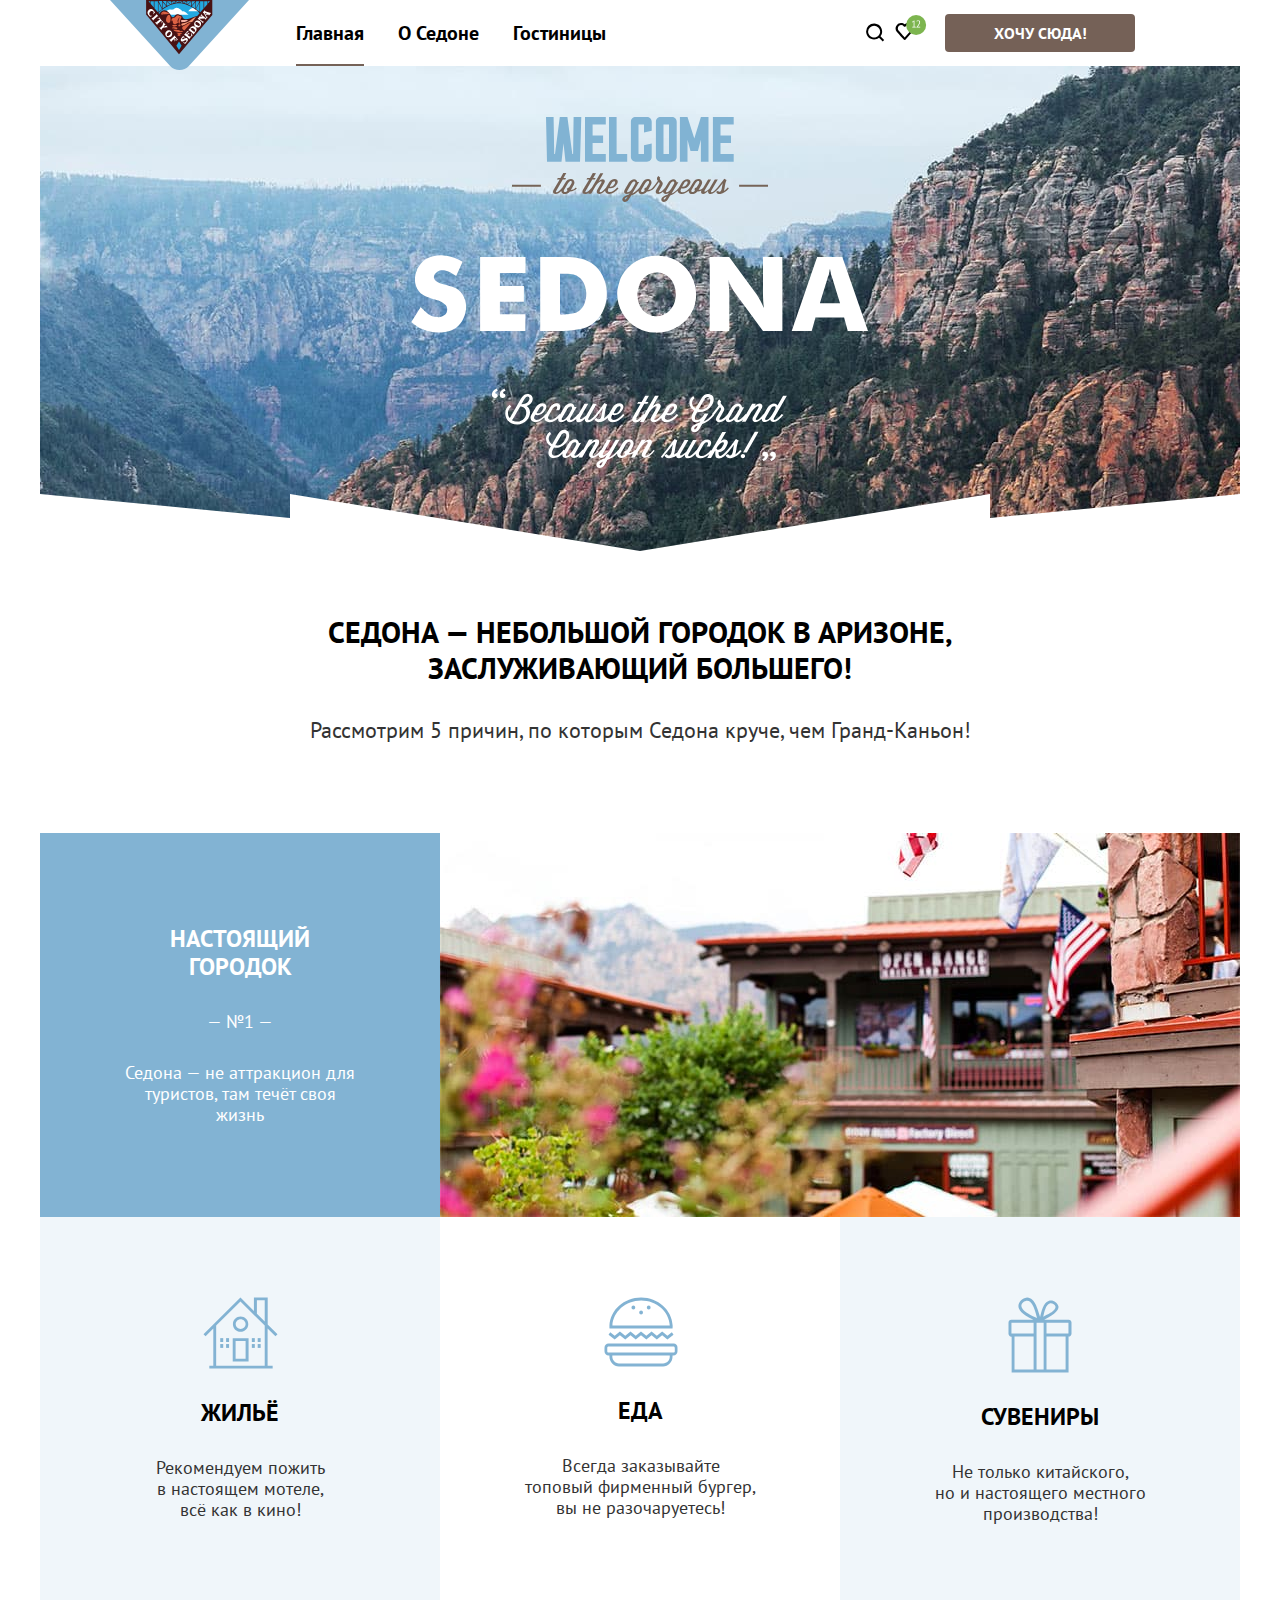
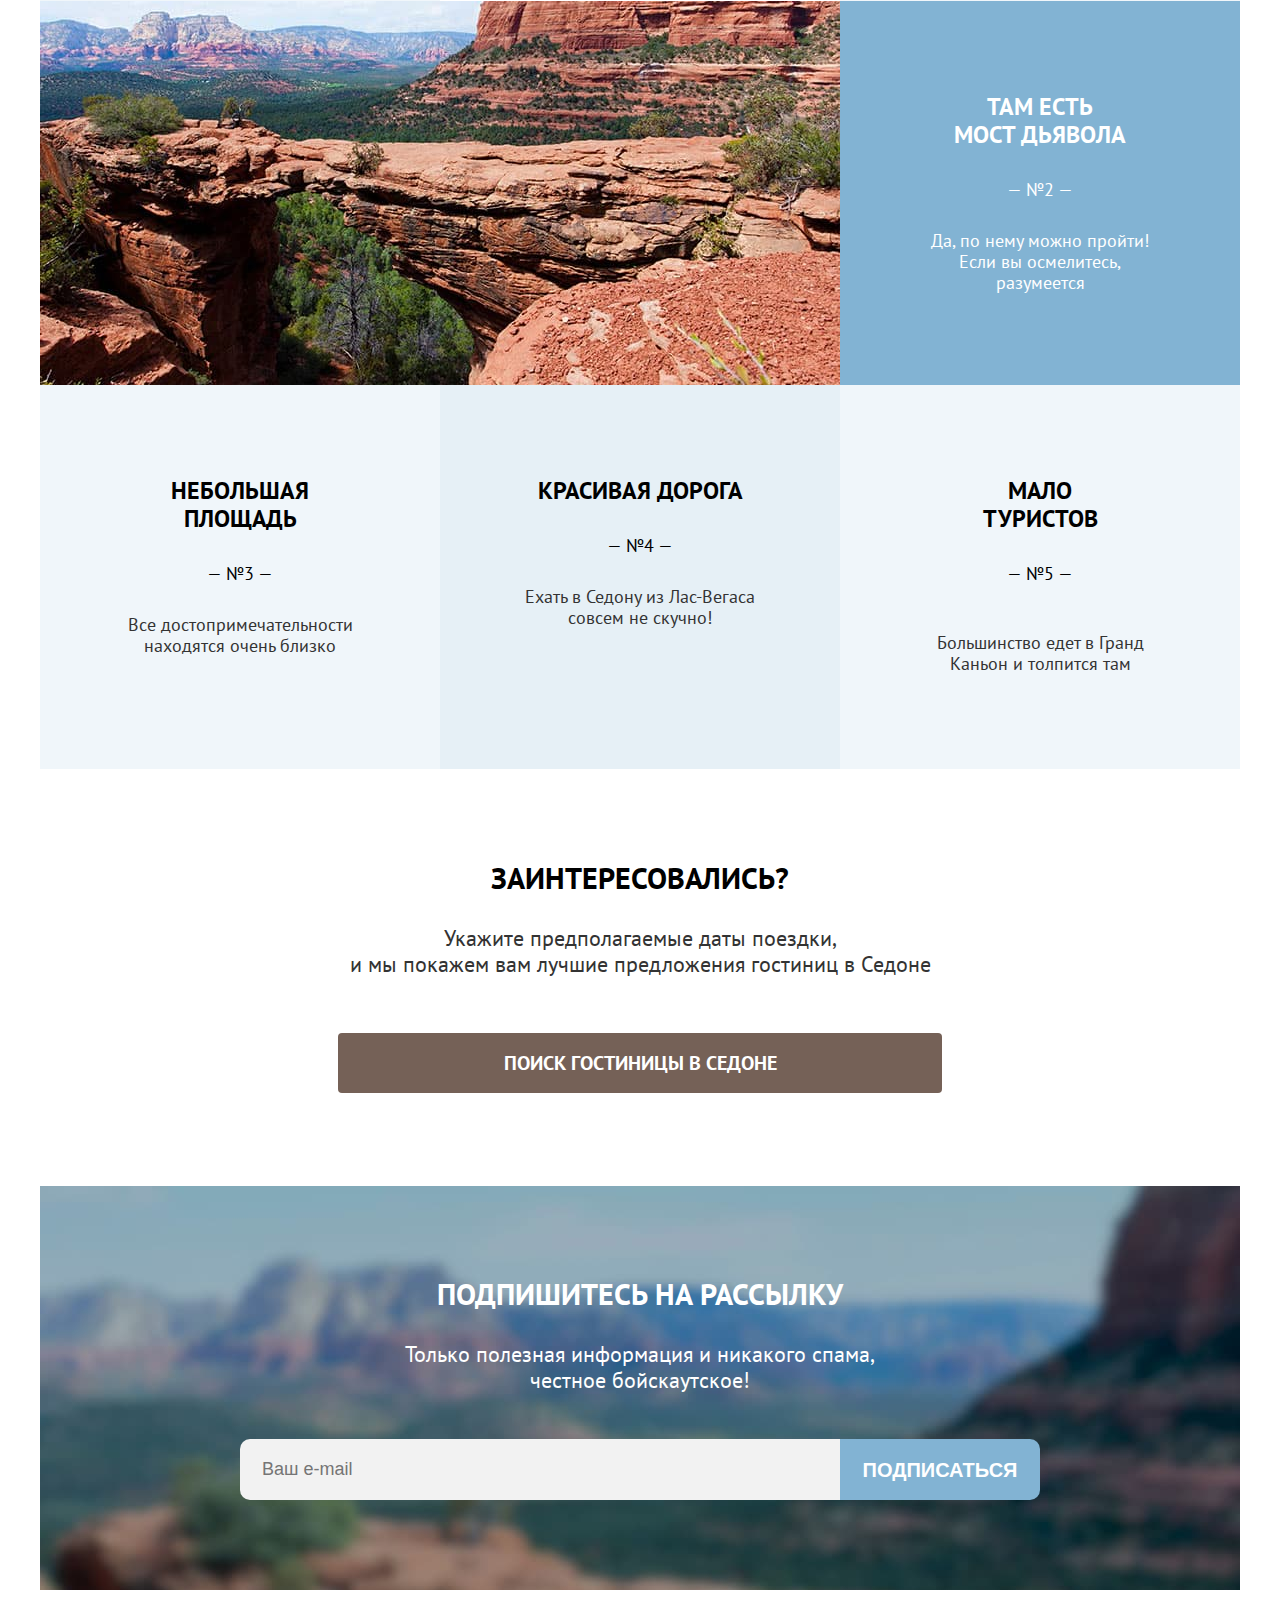
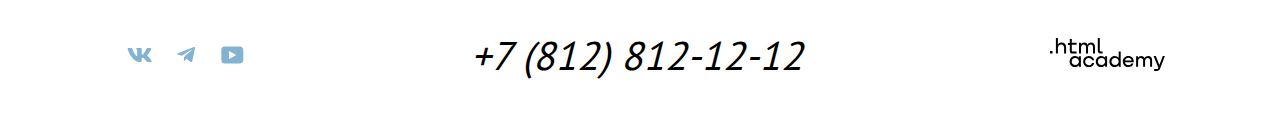
==== index.html @ a67f196a "Merge pull request #11 from sonyaynoparts/master" ====
<!DOCTYPE html>
<html lang="ru">

  <head>
    <meta charset="utf-8">
    <title>HTML Academy: Седона</title>
    <link rel="stylesheet" href="styles/styles.css">
  </head>

  <body>
    <header class="header">
      <nav class="page-navigation">
        <a class="page-navigation-logo" href="index.html">
          <img class="header-logo" alt="Логотип городка Седона" src="images/logo.svg" width="139" height="70">
          <span class="visually-hidden">
            На главную
          </span>
        </a>
        <ul class="navigation-list">
          <li class="navigation-item">
            <a class="navigation-link navigation-link-current first-link">Главная
            </a>
          </li>
          <li class="navigation-item">
            <a class="navigation-link" href="about.html">
              О Седоне
            </a>
          </li>
          <li class="navigation-item">
            <a class="navigation-link" href="catalog.html">
              Гостиницы
            </a>
          </li>
        </ul>
        <ul class="navigation-list navigation-user">
          <div class="navigation-user-left">
            <li class="navigation-item">
              <a class="navigation-link" href="#">
                <svg class="navigation-icon-search" aria-hidden="true" focusable="false" width="19" height="19"
                  viewBox="0 0 19 19" fill="none" xmlns="http://www.w3.org/2000/svg">
                  <path
                    d="m18.16 17.05-3.71-3.7c1-1.3 1.7-3 1.7-4.9 0-4.4-3.6-8-8.02-8a8.12 8.12 0 0 0-8.02 8.1c0 4.4 3.6 8 8.02 8 1.8 0 3.51-.6 4.91-1.7l3.71 3.7 1.4-1.5Zm-10.03-2.5c-3.3 0-6.02-2.7-6.02-6a6.03 6.03 0 0 1 12.04 0c0 3.3-2.71 6-6.02 6Z"
                    fill="#000" />
                </svg>
                <span class="visually-hidden">
                  Поиск
                </span>
              </a>
            </li>
            <li class="navigation-item">
              <a class="navigation-link" href="#">
                <svg class="navigation-icon-favorite" aria-hidden="true" focusable="false" width="19" height="17"
                  viewBox="0 0 19 17" fill="none" xmlns="http://www.w3.org/2000/svg">
                  <path
                    d="M9.58 17c-.3 0-.6-.1-.8-.4-5.42-6.1-6.72-7.5-7.03-7.9A5.4 5.4 0 0 1 6.16 0c1.31 0 2.51.5 3.52 1.3a5.47 5.47 0 0 1 9.03 4.1c0 1.3-.5 2.5-1.31 3.4l-7.02 7.9c-.2.2-.4.3-.8.3ZM3.56 7.5c.3.4 3.51 4 6.12 6.9l6.21-7c.5-.5.7-1.2.7-2 0-1.8-1.5-3.3-3.3-3.3-1 0-2 .5-2.71 1.3-.3.3-.6.4-.9.4-.3 0-.6-.2-.8-.4a3.7 3.7 0 0 0-2.71-1.3c-1.8 0-3.31 1.5-3.31 3.3-.1.9.3 1.6.7 2.1-.1 0-.1 0 0 0Z"
                    fill="#000" />
                </svg>
                <svg class="navigation-icon-number" aria-hidden="true" focusable="false" width="21" height="20"
                  viewBox="0 0 21 20" fill="none" xmlns="http://www.w3.org/2000/svg">
                  <rect x=".13" width="20" height="20" rx="10" fill="#7DB54F" />
                  <path
                    d="M6.26 11.76h1.4V6.92l.1-.59-.4.47-1.1.79-.38-.51 2.2-1.7h.36v6.38h1.37v.74H6.26v-.74Zm7.83-4.67c0 .35-.06.72-.2 1.09-.12.37-.3.74-.5 1.11-.21.37-.45.74-.7 1.1l-.79 1.01-.49.43v.04l.64-.11h2.18v.74h-3.98v-.29a32.75 32.75 0 0 0 1.17-1.32 15.09 15.09 0 0 0 1.25-1.83c.18-.32.33-.64.43-.95.11-.31.16-.61.16-.89 0-.33-.09-.6-.28-.81-.18-.22-.47-.33-.85-.33-.25 0-.5.05-.74.16-.24.1-.44.22-.62.35l-.33-.57c.24-.2.51-.36.83-.47.32-.11.67-.17 1.03-.17.29 0 .54.04.76.13a1.5 1.5 0 0 1 .91.9c.08.2.12.43.12.68Z"
                    fill="#fff" />
                </svg>
                <span class="visually-hidden">
                  Избранное
                </span>
              </a>
            </li>
          </div>
          <li class="navigation-item">
            <a class="navigation-link navigation-link-button" href="#">
              Хочу сюда!
            </a>
          </li>
        </ul>
      </nav>
    </header>
    <main class="main-container main-index">
      <div class="page-container-main">
        <h1 class="visually-hidden">
          Седона
        </h1>
        <div class="main-welcome-block">
          <section class="main-welcome">
            <img class="img-welcome" src="images/welcome.svg" alt="Приветствие" width="458" height="352">
            <svg class="welcome-line" aria-hidden="true" focusable="false" width="1200" height="57"
              viewBox="0 0 1200 57" fill="none" xmlns="http://www.w3.org/2000/svg">
              <path d="M0 57V0l250 24V0l350 57L950 0v24l250-24v57H0Z" fill="#fff" />
            </svg>
          </section>
          <section class="main-description-block">
            <p class="main-description">Седона — небольшой городок в Аризоне,<br>заслуживающий большего!</p>
            <p class="main-reasons">Рассмотрим 5 причин, по которым Седона круче, чем Гранд-Каньон!</p>
          </section>
        </div>
        <section class="advantages">
          <h2 class="visually-hidden">Преимущества</h2>
          <ul class="advantages-list">
            <li class="advantages-item first-reason">
              <div class="wrapper-first-reason">
                <h3 class="advantages-title-first-reason">Настоящий городок</h3>
                <p class="advantages-tiny-paragraph-first-reason">— №1 —</p>
                <p class="advantages-paragraph-first-reason">Седона — не аттракцион для туристов, там течёт своя жизнь
                </p>
              </div>

            </li>
            <li class="advantages-item first-image">
              <img class="advantages-img-first-reason" src="images/photo-1.jpg" alt="Городок" width="800" height="384">
            </li>
            <li class="advantages-item housing">
              <div class="wrapper-housing">
                <img class="advantages-icon" src="images/housing.svg" alt=" " width="75" height="72">
                <h3 class="advantages-title-housing">Жильё</h3>
                <p class="advantages-paragraph-housing">Рекомендуем пожить в&nbsp;настоящем мотеле,<br>всё как в кино!
                </p>
              </div>
            </li>
            <li class="advantages-item food">
              <div class="wrapper-food">
                <img class="advantages-icon" src="images/food.svg" alt=" " width="74" height="70">
                <h3 class="advantages-title-food">Еда</h3>
                <p class="advantages-paragraph-food">Всегда заказывайте топовый&nbsp;фирменный&nbsp;бургер,<br>вы не
                  разочаруетесь!
                </p>
              </div>
            </li>
            <li class="advantages-item souvenirs">
              <div class="wrapper-souvenirs">
                <img class="advantages-icon" src="images/souvenirs.svg" alt=" " width="64" height="76">
                <h3 class="advantages-title-souvenirs">Сувениры</h3>
                <p class="advantages-paragraph-souvenirs">Не только китайского,<br>но и настоящего местного
                  производства!
                </p>
              </div>
            </li>
            <li class="advantages-item second-image">
              <img class="advantages-img-second-reason" src="images/photo-2.jpg" alt="Мост дьявола" width="800"
                height="384">
            </li>
            <li class="advantages-item second-reason">
              <div class="wrapper-second-reason">
                <h3 class="advantages-title-second-reason">Там есть<br>мост дьявола</h3>
                <p class="advantages-tiny-paragraph-second-reason">— №2 —</p>
                <p class="advantages-paragraph-second-reason">Да, по нему можно пройти! Если вы осмелитесь, разумеется
                </p>
              </div>
            </li>
            <li class="advantages-item third-reason">
              <div class="wrapper-third-reason">
                <h3 class="advantages-title-third-reason">Небольшая площадь</h3>
                <p class="advantages-tiny-paragraph-third-reason">— №3 —</p>
                <p class="advantages-paragraph-third-reason">Все&nbsp;достопримечательности находятся очень близко</p>
              </div>
            </li>
            <li class="advantages-item fourth-reason">
              <div class="wrapper-fourth-reason">
                <h3 class="advantages-title-fourth-reason">Красивая дорога</h3>
                <p class="advantages-tiny-paragraph-fourth-reason">— №4 —</p>
                <p class="advantages-paragraph-fourth-reason">Ехать в Седону из Лаc-Вегаса совсем не скучно!</p>
              </div>
            </li>
            <li class="advantages-item fifth-reason">
              <div class="wrapper-fifth-reason">
                <h3 class="advantages-title-fifth-reason">Мало<br>туристов</h3>
                <p class="advantages-tiny-paragraph-fifth-reason">— №5 —</p>
                <p class="advantages-paragraph-fifth-reason">Большинство едет в Гранд Каньон и толпится там</p>
              </div>
            </li>
          </ul>
        </section>
        <section class="main-search">
          <h3 class="main-search-title">Заинтересовались?</h3>
          <p class="main-search-paragraph">Укажите предполагаемые даты поездки,<br>и мы покажем вам лучшие предложения
            гостиниц в Седоне</p>
          <a class="main-search-button" href="#">
            Поиск гостиницы в Седоне
          </a>
        </section>
        <section class="main-subscribe">
          <h3 class="main-subscribe-title">Подпишитесь на рассылку</h3>
          <p class="main-subscribe-paragraph">Только полезная информация и никакого спама,<br>честное бойскаутское!</p>
          <form class="main-subscribe-form" action="https://echo.htmlacademy.ru/" method="post">
            <div class="main-subscribe-form-wrapper">
              <input type="email" id="user-email" name="user-email" placeholder="Ваш e-mail">
              <button class="main-subscribe-button" type="submit">
                Подписаться
              </button>
            </div>
          </form>
        </section>
      </div>
    </main>
    <footer class="page-footer">
      <div class="page-footer-container">
        <section class="footer-social">
          <h2 class="visually-hidden">Мы в социальных сетях</h2>
          <ul class="footer-social-list">
            <li class="footer-social-item">
              <a class="icon" href="https://vk.com/htmlacademy">
                <svg class="footer-icon-vk" aria-hidden="true" focusable="false" width="25" height="14"
                  viewBox="0 0 25 14" fill="none" xmlns="http://www.w3.org/2000/svg">
                  <path class="footer-icon-vk" fill-rule="evenodd" clip-rule="evenodd"
                    d="M24.12.95c.16-.55 0-.95-.8-.95H20.7c-.67 0-.98.35-1.15.73 0 0-1.33 3.2-3.22 5.27-.61.6-.9.8-1.23.8-.16 0-.41-.2-.41-.74V.95c0-.66-.19-.95-.74-.95H9.82c-.42 0-.67.3-.67.6 0 .61.95.76 1.04 2.5v3.8c0 .84-.15.99-.48.99-.9 0-3.06-3.21-4.34-6.89-.25-.71-.5-1-1.18-1H1.57c-.75 0-.9.35-.9.73 0 .68.89 4.07 4.14 8.55 2.17 3.06 5.23 4.72 8 4.72 1.68 0 1.88-.37 1.88-1v-2.32c0-.73.16-.88.7-.88.38 0 1.05.2 2.6 1.67 1.79 1.75 2.08 2.53 3.08 2.53h2.63c.75 0 1.12-.37.9-1.1-.23-.72-1.08-1.77-2.2-3.02-.62-.7-1.54-1.47-1.82-1.86-.39-.49-.28-.7 0-1.14 0 0 3.2-4.43 3.54-5.93Z"
                    fill="#83B3D3" />
                </svg>
                <span class="visually-hidden">ВКонтакте</span>
              </a>
            </li>
            <li class="footer-social-item">
              <a class="icon" href="https://t.me/htmlacademy">
                <svg class="footer-icon-telegram" aria-hidden="true" focusable="false" width="18" height="16"
                  viewBox="0 0 18 16" fill="none" xmlns="http://www.w3.org/2000/svg">
                  <path class="footer-icon-telegram"
                    d="M16.79.1.84 6.25c-1.09.43-1.08 1.04-.2 1.31l4.1 1.28 9.47-5.98c.44-.27.85-.12.52.18L7.05 9.96l-.28 4.22c.41 0 .6-.19.83-.41l1.99-1.93 4.13 3.05c.77.42 1.31.2 1.5-.7l2.72-12.8c.28-1.12-.43-1.62-1.16-1.3Z"
                    fill="#83B3D3" />
                </svg>
                <span class="visually-hidden">Telegram</span>
              </a>
            </li>
            <li class="footer-social-item">
              <a class="icon" href="https://www.youtube.com/user/htmlacademy.ru">
                <svg class="footer-icon-youtube" aria-hidden="true" focusable="false" width="23" height="18"
                  viewBox="0 0 23 18" fill="none" xmlns="http://www.w3.org/2000/svg">
                  <path class="footer-icon-youtube"
                    d="M18.94.5H3.51C1.65.5.33 2.1.33 3.9V14c0 1.9 1.32 3.5 3.18 3.5h15.65c1.64 0 3.17-1.6 3.17-3.4V3.9C22.11 2.1 20.8.5 18.94.5ZM7.99 13.04V4.96L15.33 9l-7.34 4.04Z"
                    fill="#83B3D3" />
                </svg>
                <span class="visually-hidden">Youtube</span>
              </a>
            </li>
          </ul>
        </section>
        <address class="footer-contacts-address">
          <a class="footer-contacts-address-phone" href="tel:+78128121212">+7 (812) 812-12-12</a>
        </address>
        <section class="footer-develope-site">
          <a class="developer-site" href="https://htmlacademy.ru/">
            <svg class="developer-site-logo" aria-hidden="true" focusable="false" width="115" height="33"
              viewBox="0 0 115 33" fill="none" xmlns="http://www.w3.org/2000/svg">
              <path class="developer-site-logo"
                d="M0 12.9v2.6h2.5v-2.6H0ZM11.6 4.5c-1.6 0-2.8.7-3.6 1.7h-.1V0h-2v15.5h2v-5.3c0-2.1 1.3-3.6 3.3-3.6 1.8 0 2.9 1.4 2.9 3.2v5.7h2V9.4c.1-3-1.8-4.9-4.5-4.9ZM26.6 4.8h-4.8V1.1h-2v3.8h-1.9v2h1.9v6c0 1.7 1 2.7 2.7 2.7h4.1v-2h-3.7c-.7 0-1.1-.4-1.1-1.1V6.8h4.8v-2ZM41.1 4.6c-1.6 0-2.9.8-3.5 2.1h-.1c-.6-1.2-1.8-2.1-3.4-2.1-1.4 0-2.5.8-3.1 1.8h-.1V4.8H29v10.6h2V10c0-2 1-3.5 2.6-3.5 1.5 0 2.4 1 2.4 2.6v6.3h2V9.8c0-2.4 1.4-3.3 2.6-3.3 1.5 0 2.4 1 2.4 2.6v6.3h2V8.9c.1-2.5-1.4-4.3-3.9-4.3ZM47.8 12.7c0 1.7 1 2.7 2.8 2.7h2v-2h-1.7c-.7 0-1.1-.4-1.1-1.1V0h-2v12.7ZM28.9 19.7c-.9-1.1-2.2-1.8-3.9-1.8-3.1 0-5.4 2.3-5.4 5.6s2.3 5.6 5.4 5.6c1.8 0 3-.8 3.8-1.9h.1v1.6h2V18.2h-2v1.5Zm-3.6 7.4c-2.2 0-3.6-1.6-3.6-3.6s1.4-3.6 3.6-3.6 3.6 1.6 3.6 3.6c0 1.9-1.4 3.6-3.6 3.6ZM44.2 22c-.5-2.4-2.6-4.1-5.4-4.1a5.4 5.4 0 0 0-5.6 5.6c0 3.1 2.2 5.6 5.6 5.6 2.8 0 4.9-1.8 5.4-4.2h-2.1a3.4 3.4 0 0 1-3.3 2.3c-2.2 0-3.6-1.6-3.6-3.6s1.4-3.6 3.6-3.6c1.6 0 2.8 1 3.3 2.2h2.1V22ZM55.1 19.7c-.9-1.1-2.2-1.8-3.9-1.8-3.1 0-5.4 2.3-5.4 5.6s2.3 5.6 5.4 5.6c1.8 0 3-.8 3.8-1.9h.1v1.6h2V18.2h-2v1.5Zm-3.6 7.4c-2.2 0-3.6-1.6-3.6-3.6s1.4-3.6 3.6-3.6 3.6 1.6 3.6 3.6c0 1.9-1.5 3.6-3.6 3.6ZM68.7 19.8c-.9-1.1-2.2-1.9-3.9-1.9-3.1 0-5.4 2.3-5.4 5.6s2.2 5.6 5.4 5.6c1.7 0 3-.8 3.8-1.8h.1v1.5h2V13.4h-2v6.4Zm-3.6 7.3c-2.2 0-3.6-1.6-3.6-3.6s1.4-3.6 3.6-3.6 3.6 1.6 3.6 3.6c-.1 2-1.5 3.6-3.6 3.6ZM78.3 17.9c-3.3 0-5.5 2.5-5.5 5.6 0 3 2.1 5.6 5.5 5.6 2.5 0 4.5-1.3 5.2-3.6h-2.1c-.5 1-1.6 1.6-3 1.6-1.9 0-3.3-1.3-3.4-2.9h8.8c.2-3.6-2-6.3-5.5-6.3Zm0 1.9c1.7 0 3 1 3.3 2.6h-6.5c.3-1.5 1.5-2.6 3.2-2.6ZM98.2 17.9c-1.6 0-2.9.8-3.6 2h-.1c-.6-1.2-1.8-2-3.4-2-1.4 0-2.5.7-3.1 1.8v-1.5h-1.9v10.6h2v-5.4c0-2 1-3.4 2.6-3.5 1.5 0 2.4 1 2.4 2.6v6.3h2v-5.6c0-2.4 1.4-3.3 2.6-3.3 1.5 0 2.4 1 2.4 2.6v6.3h2v-6.5c.1-2.6-1.4-4.4-3.9-4.4ZM109.4 27l-3.6-8.9h-2.2l4.8 11.6c-.3.9-.7 1.2-1.7 1.2h-2.5v2h2.5c1.8 0 2.8-.8 3.5-2.6l4.7-12.2h-2.1l-3.4 8.9Z"
                fill="#000" />
            </svg>
            <span class="visually-hidden">HTML Academy</span>
          </a>
        </section>
      </div>
    </footer>
    <div class="modal-container modal-container-close">
      <div class="modal modal-auth">
        <div class="modal-head">
          <h2 class="modal-title">Поиск гостиницы в Седоне</h2>
          <button class="modal-close-button" type="submit">
            <svg class="close" aria-hidden="true" focusable="false" width="13" height="13" viewBox="0 0 13 13"
              fill="none" xmlns="http://www.w3.org/2000/svg">
              <path class="close"
                d="M13 1.2 11.8 0 6.5 5.3 1.2 0 0 1.2l5.3 5.3L0 11.8 1.2 13l5.3-5.3 5.3 5.3 1.2-1.2-5.3-5.3L13 1.2Z"
                fill="#000" />
            </svg>
            <span class="visually-hidden">Закрыть</span>
          </button>
        </div>
        <form class="auth-form" action="https://echo.htmlacademy.ru/" method="post">
          <p class="field-group">
            <label class="auth-title arrival-date" for="auth-arrival-date">Дата заезда:</label>
            <input class="auth-form-field field" type="text" id="auth-arrival-date" name="auth-arrival-date"
              placeholder="Укажите дату">
            <button class="date-button" type="button">
              <span class="visually-hidden">Календарь</span>
            </button>
          </p>
          <p class="date-text">Мы не можем отправить вас в прошлое.</p>
          <p class="field-group">
            <label class="auth-title date-of-departure" for="auth-date-of-departure">Дата выезда:</label>
            <input class="auth-form-field field" type="text" id="auth-date-of-departure" name="auth-date-of-departure"
              placeholder="Укажите дату">
            <button class="date-button" type="button">
              <span class="visually-hidden">Календарь</span>
            </button>
          </p>
          <p class="date-text date-of-departure-text">На эти даты есть свободные номера. Пока есть.</p>
          <div class="people">
            <p class="field-group-people">
              <label class="auth-title-people adults" for="auth-adults">Взрослые:</label>
              <button class="people-button-minus" type="button">
                <svg class="modal-minus" width="13" height="1" viewBox="0 0 13 1" fill="none"
                  xmlns="http://www.w3.org/2000/svg">
                  <path class="modal-minus" opacity=".3" d="M0 0v1h13V0H0Z" fill="#000" />
                </svg>
                <span class="visually-hidden">Минус</span>
              </button>
              <input class="auth-form-field-people field" type="number" id="auth-adults" name="auth-adults"
                placeholder="0">
              <button class="people-button-plus" type="button">
                <svg class="modal-plus" width="13" height="13" viewBox="0 0 13 13" fill="none"
                  xmlns="http://www.w3.org/2000/svg">
                  <path class="modal-plus" d="M13 6H7V0H6v6H0v1h6v6h1V7h6V6Z" fill="#000" opacity=".3" />
                </svg>
                <span class="visually-hidden">Плюс</span>
              </button>
            </p>
            <p class="field-group-people">
              <span class="auth-title-people form-label-icon children">
                <label class="auth-title-people children" for="auth-children">Дети:</label>
                <span class="tooltip">
                  <button class="tooltip-toggle" type="button" aria-labelledby="tooltip-label">
                    <svg class="tooltip-icon" width="1" height="9" viewBox="0 0 1 9" fill="none"
                      xmlns="http://www.w3.org/2000/svg">
                      <g clip-path="url(#a)" fill="#fff">
                        <path d="M0 9h1V3H0v6ZM1 0H0v1h1V0Z" />
                      </g>
                      <defs>
                        <clipPath id="a">
                          <path fill="#fff" d="M0 0h1v9H0z" />
                        </clipPath>
                      </defs>
                    </svg>
                  </button>
                  <svg class="tooltip-decoration" width="19" height="9" viewBox="0 0 19 9" fill="none"
                    xmlns="http://www.w3.org/2000/svg">
                    <path d="M9.5 0 19 9H0l9.5-9Z" fill="#333" />
                  </svg>
                  <span class="tooltip-text" role="tooltip" id="tooltip-label">
                    Укажите количество детей, которые будут с вами, возраст которых от 6 до 18 лет. Дети до 6 лет
                    размещаются бесплатно.
                  </span>
                </span>
              </span>
              <button class="people-button-minus" type="button">
                <svg class="modal-minus" width="13" height="1" viewBox="0 0 13 1" fill="none"
                  xmlns="http://www.w3.org/2000/svg">
                  <path class="modal-minus" opacity=".3" d="M0 0v1h13V0H0Z" fill="#000" />
                </svg>
                <span class="visually-hidden">Минус</span>
              </button>
              <input class="auth-form-field-people field" type="number" id="auth-children" name="auth-children"
                placeholder="0">
              <button class="people-button-plus" type="button">
                <svg class="modal-plus" width="13" height="13" viewBox="0 0 13 13" fill="none"
                  xmlns="http://www.w3.org/2000/svg">
                  <path class="modal-plus" d="M13 6H7V0H6v6H0v1h6v6h1V7h6V6Z" fill="#000" opacity=".3" />
                </svg>
                <span class="visually-hidden">Плюс</span>
              </button>
            </p>
          </div>
          <a class="auth-form-button" href="#">Найти</a>
        </form>
      </div>
    </div>
  </body>

</html>
---- styles/styles.css ----
@font-face {
    font-family: "PT Sans";
    font-style: normal;
    font-weight: 400;
    src: url(../fonts/ptsans-400.woff2) format(woff2);
    font-display: swap;
}

@font-face {
    font-family: "PT Sans";
    font-style: normal;
    font-weight: 700;
    src: url(../fonts/ptsans-700.woff2) format(woff2);
    font-display: swap;
}

html {
    height: 100%;
}

body {
    display: flex;
    flex-direction: column;
    min-height: 100%;
    margin: 0;
    font-family: "PT Sans", "Arial", sans-serif;
    font-size: 18px;
    line-height: 21px;
    color: black;
    background-color: #ffffff;
}

.visually-hidden {
    position: absolute;
    width: 1px;
    height: 1px;
    margin: -1px;
    padding: 0;
    border: 0;
    clip: rect(0 0 0 0);
    overflow: hidden;
}

.header {
    color: #000000;
    background-color: #ffffff;
}

.page-navigation {
    display: flex;
    flex-direction: row;
    justify-content: space-around;
    width: 1200px;
    min-height: 65px;
    margin: 0 auto;
}

.page-navigation-logo {
    display: block;
    width: 139px;
    padding: 0;
    margin: 0;
    margin-right: 30px;
    margin-left: 70px;
}

.navigation-list {
    display: flex;
    flex-direction: row;
    flex-wrap: wrap;
    margin: 0;
    padding: 0;
    max-width: 500px;
    list-style-type: none;
    margin-right: auto;
}

.navigation-user {
    min-width: 264px;
    margin: 0;
    margin-left: auto;
    margin-right: 70px;
}

.navigation-user-left {
    position: relative;
    margin-right: 20px;
}

.header-logo {
    position: absolute;
    z-index: 2;
    width: 139px;
    height: 70px;
    margin: 0;
    padding: 0;
}

.navigation-link {
    display: block;
    font-weight: 700;
    font-size: 20px;
    line-height: 26px;
    color: inherit;
    text-transform: capitalize;
    text-decoration: none;
    text-align: center;
    margin: 0;
    padding-top: 20px;
    padding-bottom: 20px;
    padding-left: 17px;
    padding-right: 17px;
}

.navigation-item {
    position: relative;
}

.navigation-link-current::before {
    position: absolute;
    right: 17px;
    bottom: 0;
    left: 17px;
    height: 2px;
    background-color: #756257;
    content: "";
}

.first-link {
    padding-left: 17px;
}

.navigation-link-button {
    width: 160px;
    font-weight: 700;
    font-size: 16px;
    line-height: 20px;
    color: #ffffff;
    background-color: #756157;
    text-transform: uppercase;
    text-align: center;
    border-radius: 4px;
}

.navigation-link-button:hover {
    background-color: #615048;
}

.navigation-link-button:focus {
    background-color: #615048;
}

.navigation-link-button:active {
    background-color: #756157;
    color: rgba(255, 255, 255, 0.3);
}

.navigation-link-button:disabled {
    background: #E5E5E5;
    color: #ffffff;
}

.navigation-user .navigation-link {
    padding: 0;
}

.navigation-icon-search {
    position: absolute;
    top: 23px;
    bottom: 23px;
    right: 11px;
    left: -40px;

}

.navigation-icon-favorite {
    position: absolute;
    top: 23px;
    bottom: 23px;
    left: -11px;
}

.navigation-icon-number {
    position: absolute;
    top: 15px;
    left: 0;
}

.navigation-user .navigation-link-button {
    margin-top: 14px;
    margin-bottom: 14px;
    margin-left: 19px;
    padding: 9px 15px;
}

.main-container {
    flex-grow: 1;
}

.page-container-main {
    width: 1200px;
    margin: 0 auto;
}

.main-welcome {
    position: relative;
    background-image: url("../images/index_background.jpg");
    background-size: 100% auto;
    background-repeat: no-repeat;
}

.welcome-line {
    position: absolute;
    z-index: 3;
    bottom: 0;
}

.main-description-block {
    margin: 0;
    padding: 0;
}

.advantages {
    display: flex;
    padding: 0;
}

.main-search {
    display: flex;
    flex-wrap: wrap;
    flex-direction: column;
    width: 1200px;
    background-color: #ffffff;
    height: 417px;
}

.main-subscribe {
    display: block;
    background-image: url("../images/background-4.jpg");
    background-size: cover;
    background-repeat: no-repeat;
    padding: 90px 200px;
}

.img-welcome {
    display: block;
    margin: 0 auto;
    padding-top: 51px;
    padding-bottom: 82px;
}

.main-description {
    display: block;
    font-weight: 700;
    font-size: 30px;
    line-height: 36px;
    text-align: center;
    text-transform: uppercase;
    margin: 0 auto;
    padding: 0;
    min-width: 620px;
    margin-bottom: 31px;
    margin-top: 63px;
}

.main-reasons {
    display: block;
    font-weight: 400;
    text-align: center;
    font-size: 22px;
    line-height: 26px;
    color: #333333;
    margin: 0 auto;
    padding: 0;
    min-width: 654px;
    margin-bottom: 90px;
}

.advantages-list {
    display: grid;
    grid-template-columns: repeat(3, 400px);
    gap: 0;
    margin: 0;
    padding: 0;
    list-style-type: none;
}

.main-search-title {
    display: block;
    font-weight: 700;
    font-size: 30px;
    line-height: 36px;
    text-align: center;
    text-transform: uppercase;
    width: 400px;
    margin: 0 auto;
    padding: 0;
    padding-bottom: 29px;
    padding-top: 91px;
}

.main-search-paragraph {
    display: block;
    font-weight: 400;
    font-size: 22px;
    line-height: 26px;
    text-align: center;
    color: #333333;
    min-width: 592px;
    padding: 0;
    margin: 0 auto;
    margin-bottom: 56px;
}

.main-search-button {
    display: inline-block;
    font-weight: 700;
    font-size: 20px;
    line-height: 36px;
    border-radius: 4px;
    text-align: center;
    text-transform: uppercase;
    color: #ffffff;
    background-color: #756157;
    width: 574px;
    margin: 0 auto;
    border: 0;
    margin-bottom: 93px;
    padding: 12px 15px;
    cursor: pointer;
    text-decoration: none;
}

.main-search-button:hover {
    background-color: #615048;
}

.main-search-button:focus {
    background-color: #615048;
}

.main-search-button:active {
    background-color: #756157;
    color: rgba(255, 255, 255, 0.3);
}

.main-search-button:disabled {
    background: #E5E5E5;
    color: #ffffff;
}

.main-subscribe-title {
    font-weight: 700;
    font-size: 30px;
    line-height: 36px;
    text-transform: uppercase;
    text-align: center;
    color: #ffffff;
    min-width: 404px;
    padding: 0;
    margin: 0 auto;
    margin-bottom: 29px;
}

.main-subscribe-paragraph {
    font-weight: 400;
    font-size: 22px;
    line-height: 26px;
    text-align: center;
    color: #ffffff;
    min-width: 475px;
    padding: 0;
    margin: 0 auto;
    margin-bottom: 46px;
}

.first-reason {
    margin: 0;
    padding: 0;
    background-color: #82B3D3;
    width: 400px;
    height: 384px;
    grid-column: 1/2;
}

.wrapper-first-reason {
    display: flex;
    flex-wrap: wrap;
    flex-direction: column;
    align-items: center;
    padding: 92px 85px;
}

.first-image {
    grid-column: 2/4;
    width: 800px;
    height: 384px;
}

.wrapper-housing {
    display: flex;
    flex-wrap: wrap;
    flex-direction: column;
    align-items: center;
    padding: 80px 85px;
}

.wrapper-food {
    display: flex;
    flex-wrap: wrap;
    flex-direction: column;
    align-items: center;
    padding: 80px 85px;
}

.wrapper-souvenirs {
    display: flex;
    flex-wrap: wrap;
    flex-direction: column;
    align-items: center;
    padding: 80px 85px;
}

.housing {
    background-color: rgba(131, 179, 211, 0.12);
    width: 400px;
    height: 384px;
    grid-column: 1/2;
}

.food {
    background-color: #ffffff;
    width: 400px;
    height: 384px;
    grid-column: 2/3;
}

.souvenirs {
    background-color: rgba(131, 179, 211, 0.12);
    width: 400px;
    height: 384px;
    grid-column: 3/4;
}

.second-image {
    grid-column: 1/3;
    height: 384px;
    width: 800px;
}

.wrapper-second-reason {
    display: flex;
    flex-wrap: wrap;
    flex-direction: column;
    align-items: center;
    padding: 92px 85px;
}

.wrapper-third-reason {
    display: flex;
    flex-wrap: wrap;
    flex-direction: column;
    align-items: center;
    padding: 92px 85px;
}

.wrapper-fourth-reason {
    display: flex;
    flex-wrap: wrap;
    flex-direction: column;
    align-items: center;
    padding: 92px 85px;
}

.wrapper-fifth-reason {
    display: flex;
    flex-wrap: wrap;
    flex-direction: column;
    align-items: center;
    padding: 92px 85px;
}

.second-reason {
    background-color: #82B3D3;
    width: 400px;
    height: 384px;
    grid-column: 3/4;
}

.third-reason {
    background-color: rgba(131, 179, 211, 0.12);
    width: 400px;
    height: 384px;
    grid-column: 1/2;
}

.fourth-reason {
    background-color: rgba(131, 179, 211, 0.2);
    width: 400px;
    height: 384px;
    grid-column: 2/3;
}

.fifth-reason {
    background-color: rgba(131, 179, 211, 0.12);
    width: 400px;
    height: 384px;
    grid-column: 3/4;
}

.main-subscribe-form-wrapper{
    display: flex;
    flex-wrap: wrap;
}

.main-subscribe-form input {
    background-color: #F2F2F2;
    border-radius: 10px 0 0 10px;
    width: 600px;
    margin: 0;
    padding: 0;
    border: 0;
    padding-top: 20px;
    padding-bottom: 20px;
    padding-left: 22px;
}

.main-subscribe-button {
    display: inline-block;
    font-size: 20px;
    line-height: 36px;
    border: 0;
    text-align: center;
    text-transform: uppercase;
    color: #ffffff;
    background-color: #82B3D3;
    margin: 0;
    width: 200px;
    min-height: 60px;
    padding: 12px 15px;
    cursor: pointer;
    border-radius: 0 10px 10px 0;
}

.main-subscribe-button:hover {
    background-color: #68A2CA;
}

.main-subscribe-button:active {
    background-color: #82B3D3;
    color: rgba(255, 255, 255, 0.3);
}

.main-subscribe-button:focus {
    background-color: #68A2CA;
}

.main-subscribe-button:disabled {
    background-color: #E5E5E5;
    color: #ffffff;
}

.main-subscribe-form-wrapper input[placeholder] {
    display: block;
    padding: 0;
    width: 578px;
    padding-left: 22px;
    padding-top: 20px;
    padding-bottom: 20px;
    margin: 0 auto;
    font-weight: 400;
    font-size: 18px;
    line-height: 21px;
    align-items: center;
    color: #000000;
}

.catalog-subscribe-form-wrapper input[placeholder] {
    display: block;
    padding: 0;
    width: 578px;
    padding-left: 22px;
    padding-top: 20px;
    padding-bottom: 20px;
    margin: 0 auto;
    font-weight: 400;
    font-size: 18px;
    line-height: 21px;
    align-items: center;
    color: #000000;
}

.main-subscribe-button {
    display: block;
    font-weight: 700;
    font-size: 20px;
    line-height: 36px;
    text-align: center;
    text-transform: uppercase;
    color: #ffffff;
    background-color: #82B3D3;
    width: 200px;
    padding: 0;
    margin: 0 auto;
}

.advantages-title-first-reason {
    font-weight: 700;
    font-size: 24px;
    line-height: 28px;
    text-align: center;
    text-transform: uppercase;
    color: #ffffff;
    margin: 0;
    padding: 0;
    padding-bottom: 30px;
}

.advantages-tiny-paragraph-first-reason {
    font-weight: 400;
    text-align: center;
    color: #ffffff;
    margin: 0;
    padding: 0;
    padding-bottom: 30px;
}

.advantages-paragraph-first-reason {
    font-weight: 400;
    text-align: center;
    color: #ffffff;
    padding: 0;
    margin: 0;
}

.advantages-img-first-reason {
    width: 800px;
}

.advantages-title-housing {
    font-weight: 700;
    font-size: 24px;
    line-height: 28px;
    text-align: center;
    text-transform: uppercase;
    margin: 0;
    padding-top: 30px;
    padding-bottom: 30px;
}

.advantages-paragraph-housing {
    font-weight: 400;
    text-align: center;
    color: #333333;
    margin: 0;
}

.advantages-title-food {
    font-weight: 700;
    font-size: 24px;
    line-height: 28px;
    text-align: center;
    text-transform: uppercase;
    margin: 0;
    padding-top: 30px;
    padding-bottom: 30px;
}

.advantages-paragraph-food {
    font-weight: 400;
    text-align: center;
    color: #333333;
    margin: 0;
}

.advantages-title-souvenirs {
    font-weight: 700;
    font-size: 24px;
    line-height: 28px;
    text-align: center;
    text-transform: uppercase;
    margin: 0;
    padding-top: 30px;
    padding-bottom: 30px;
}

.advantages-paragraph-souvenirs {
    font-weight: 400;
    text-align: center;
    color: #333333;
    margin: 0;
}

.advantages-img-second-reason {
    width: 800px;
}

.advantages-title-second-reason {
    font-weight: 700;
    font-size: 24px;
    line-height: 28px;
    text-align: center;
    text-transform: uppercase;
    color: #ffffff;
    margin: 0;
    padding-bottom: 30px;
}

.advantages-tiny-paragraph-second-reason {
    font-weight: 400;
    text-align: center;
    color: #ffffff;
    margin: 0;
    padding-bottom: 30px;
}

.advantages-paragraph-second-reason {
    font-weight: 400;
    text-align: center;
    color: #ffffff;
    padding: 0;
    margin: 0;
}

.advantages-title-third-reason {
    font-weight: 700;
    font-size: 24px;
    line-height: 28px;
    text-align: center;
    text-transform: uppercase;
    margin: 0;
    padding-bottom: 30px;
}

.advantages-tiny-paragraph-third-reason {
    font-weight: 400;
    text-align: center;
    margin: 0;
    padding-bottom: 30px;
}

.advantages-paragraph-third-reason {
    font-weight: 400;
    text-align: center;
    color: #333333;
    padding: 0;
    margin: 0;
}

.advantages-title-fourth-reason {
    font-weight: 700;
    font-size: 24px;
    line-height: 28px;
    text-align: center;
    text-transform: uppercase;
    margin: 0;
    padding-bottom: 30px;
}

.advantages-tiny-paragraph-fourth-reason {
    font-weight: 400;
    text-align: center;
    margin: 0;
    padding-bottom: 30px;
}

.advantages-paragraph-fourth-reason {
    font-weight: 400;
    text-align: center;
    color: #333333;
    padding: 0;
    margin: 0;
}

.advantages-title-fifth-reason {
    font-weight: 700;
    font-size: 24px;
    line-height: 28px;
    text-align: center;
    text-transform: uppercase;
    margin: 0;
    padding-bottom: 30px;
}

.advantages-tiny-paragraph-fifth-reason {
    font-weight: 400;
    text-align: center;
    margin: 0;
    padding-bottom: 30px;
}

.advantages-paragraph-fifth-reason {
    font-weight: 400;
    text-align: center;
    color: #333333;
}

.page-footer-container {
    display: flex;
    justify-content: space-around;
    width: 1200px;
    margin: 0 auto;
}

.footer-social-list {
    display: flex;
    flex-wrap: wrap;
    width: 150px;
    padding: 0;
    margin: 0;
    list-style-type: none;
    margin-left: 70px;
}

.footer-contacts-address{
    display: flex;
    flex-wrap: wrap;
}

.footer-contacts-address-phone {
    display: block;
    text-decoration: none;
    font-weight: 400;
    font-size: 40px;
    line-height: 40px;
    text-align: center;
    text-transform: uppercase;
    color: #000000;
    width: 720px;
    margin: 0;
    padding: 0;
    margin-top: 45px;
    margin-bottom: 35px;
}

.footer-contacts-address-phone:hover {
    color: #756157;
}

.footer-contacts-address-phone:focus {
    color: #756157;
}

.footer-contacts-address-phone:active {
    color: rgba(117, 97, 87, 0.3);
}

.developer-site {
    display: block;
    width: 115px;
    margin: 0;
    padding: 0;
    margin-right: 70px;
    margin-left: 42px;
    margin-top: 48px;
    margin-bottom: 38px;
}

.developer-site-logo:hover {
    fill: #756157;
}

.developer-site-logo:focus {
    fill: #756157;
}

.developer-site-logo:active {
    fill: rgba(117, 97, 87, 0.3);
}

.footer-icon-vk {
    margin-top: 45px;
    margin-bottom: 35px;
    padding: 13px 11px;
}

.footer-icon-vk:hover {
    fill: #68A2CA;
}

.footer-icon-vk:focus {
    fill: #68A2CA;
}

.footer-icon-vk:active {
    fill: rgba(104, 162, 202, 0.3);
}

.footer-icon-telegram {
    margin-top: 45px;
    margin-bottom: 35px;
    padding: 12px 14px;
}

.footer-icon-telegram:hover {
    fill: #68A2CA;
}

.footer-icon-telegram:focus {
    fill: #68A2CA;
}

.footer-icon-telegram:active {
    fill: rgba(104, 162, 202, 0.3);
}

.footer-icon-youtube {
    margin-top: 45px;
    margin-bottom: 35px;
    padding: 11px 12px;
}

.footer-icon-youtube:hover {
    fill: #68A2CA;
}

.footer-icon-youtube:focus {
    fill: #68A2CA;
}

.footer-icon-youtube:active {
    fill: rgba(104, 162, 202, 0.3);
}

.modal-container {
    position: fixed;
    top: 0;
    left: 0;
    display: flex;
    width: 100%;
    height: 100%;
    background-color: rgba(242, 242, 242, 0.8);
    z-index: 3;
}

.modal-container-close {
    display: none;
}

.modal {
    position: relative;
    margin: auto;
    padding: 70px;
    background-color: #FFFFFF;
}

.modal-auth {
    width: 715px;
    box-shadow: 0 25px 50px rgba(0, 0, 0, 0.15);
    border-radius: 30px;
}

.modal-head {
    display: flex;
    flex-direction: row;
    flex-wrap: wrap;
    padding: 0;
    margin: 0;
    margin-bottom: 54px;
}

.auth-form {
    display: flex;
    flex-direction: column;
    flex-wrap: wrap;
    padding: 0;
    margin: 0;
}

.field-group {
    display: block;
    margin: 0;
    padding: 0;
    margin-bottom: 10px;
}

.modal-title {
    font-weight: 700;
    font-size: 30px;
    line-height: 36px;
    text-transform: uppercase;
    color: #000000;
    padding-right: 111px;
}

.modal-close-button {
    position: relative;
    background-color: #F2F2F2;
    width: 53px;
    height: 53px;
    border: 0;
    border-radius: 50%;
    align-self: center;
    cursor: pointer;
    margin-left: auto;
}

.modal-close-button:hover {
    background-color: #E6E6E6;;
}

.modal-close-button:focus {
    background-color: #E6E6E6;
    outline: 3px solid #83B3D3;
}

.modal-close-button:active .close {
    background-color: #E6E6E6;
    opacity: 0.3;
    outline: 0;
}

.close {
    position: absolute;
    left: 20px;
    top: 20px;
}

.auth-title {
    font-weight: 700;
    font-size: 20px;
    line-height: 26px;
    align-items: center;
    text-transform: capitalize;
    color: #000000;
    padding-right: 40px;
}

.auth-title-people {
    font-weight: 700;
    font-size: 20px;
    line-height: 26px;
    align-items: center;
    text-transform: capitalize;
    color: #000000;
}

.auth-form-field {
    width: 420px;
    height: 50px;
    background-color: #F2F2F2;
    border: 0;
    border-radius: 4px;
}

.field-group input[placeholder] {
    font-weight: 700;
    font-size: 18px;
    line-height: 40px;
    color: #000000;
    opacity: 0.6;
    padding-left: 19px;
    padding-right: 17px;
}

.field-group input:hover {
    background-color: #E6E6E6;
}

.field-group input:focus {
    background-color: #E6E6E6;
    outline: 3px solid #83B3D3;
}

.field-group input:active {
    background-color: #ffffff;
    outline: 2px solid #000000;
}

.people {
    display: flex;
    flex-direction: row;
    flex-wrap: wrap;
}

.field-group-people {
    margin: 0;
    padding: 0;
    position: relative;
}

.adults {
    padding-right: 60px;
}

.children {
    padding-right: 40px;
}

.auth-form-field-people {
    width: 133px;
    height: 50px;
    background: #F2F2F2;
    border: 0;
    border-radius: 4px;
}

.auth-form-field-people::-webkit-outer-spin-button,
.auth-form-field-people::-webkit-inner-spin-button {
  appearance: none;
  margin: 0;
}

.field-group-people input[placeholder] {
    font-weight: 700;
    font-size: 18px;
    line-height: 40px;
    color: #000000;
    opacity: 0.6;
    text-align: center;
}

.field-group-people:not(:last-child) {
    margin-right: 56px;
}

.people-button-minus {
    position: absolute;
    width: 40px;
    height: 50px;
    border: 0;
    border-radius: 4px;
    z-index: 5;
    background-color: transparent;
    cursor: pointer;
}

.people-button-plus {
    position: absolute;
    width: 40px;
    height: 50px;
    right: 0;
    border: 0;
    border-radius: 4px;
    z-index: 5;
    background-color: transparent;
    cursor: pointer;
}

.modal-minus {
    padding-bottom: 4px;
}

.people-button-minus:hover .modal-minus {
    fill: #000000;
    opacity: 1;
}

.people-button-minus:focus .modal-minus {
    fill: #000000;
    opacity: 1;
    outline: 3px solid #83B3D3;
    border-radius: 4px;
    padding: 12px 6px;
}

.people-button-minus:active .modal-minus {
    outline: 0;
    padding: 0;
    opacity: 0.3;
}

.people-button-plus:hover .modal-plus {
    fill: #000000;
    opacity: 1;
}

.people-button-plus:focus .modal-plus {
    fill: #000000;
    opacity: 1;
    outline: 3px solid #83B3D3;
    border-radius: 4px;
    padding: 12px 6px;
}

.people-button-plus:active .modal-plus {
    outline: 0;
    padding: 0;
    opacity: 0.3;
}

.auth-form-button {
    font-weight: 700;
    font-size: 20px;
    line-height: 36px;
    align-items: center;
    text-align: center;
    text-transform: uppercase;
    color: #FFFFFF;
    text-decoration: none;
    background-color: #83B3D3;
    border: 0;
    border-radius: 10px;
    margin-top: 40px;
    padding-top: 12px;
    min-width: 575px;
    min-height: 48px;
}

.auth-form-button:hover {
    background-color: #68A2CA;;
}

.auth-form-button:focus {
    background-color: #68A2CA;
    outline: 3px solid #756257;
}

.auth-form-button:active {
    background-color: #68A2CA;
    color: #FFFFFF;
    opacity: 0.3;
    outline: 0;
}

.date-of-departure {
    padding-right: 32px;
}

.tooltip {
    position: absolute;
    z-index: 4;
    margin-top: 14px;
    width: 256px;
    height: 16px;
}

.tooltip-toggle {
    position: absolute;
    left: -40px;
    top: -3px;
    border: none;
    background-color: #83B3D3;
    width: 25px;
    height: 25px;
    border-radius: 50%;
    padding: 0;
    margin: 0;
}

.tooltip-icon {
    width: 1px;
    height: 9px;
}

.tooltip-toggle:hover {
    background-color: #68A2CA;
}

.tooltip-text {
    position: absolute;
    background-color: #333333;
    box-shadow: 0 15px 30px rgba(0, 0, 0, 0.3);
    border: 0;
    border-radius: 10px;
    color: #ffffff;
    font-weight: 400;
    font-size: 16px;
    line-height: 20px;
    align-items: center;
    text-transform: none;
    padding: 15px 18px;
    width: 256px;
    left: -168px;
    top: 37px;
    z-index: 4;
    display: none;
}

.tooltip-decoration {
    position: absolute;
    z-index: 4;
    top: 28px;
    left: -35px;
    display: none;
}

.tooltip-toggle:hover ~ .tooltip-text,
.tooltip-toggle:focus ~ .tooltip-text {
  display: block;
}

.tooltip-toggle:hover ~ .tooltip-decoration,
.tooltip-toggle:focus ~ .tooltip-decoration {
  display: block;
}

.date-text {
    padding: 0;
    margin: 0;
    font-weight: 400;
    font-size: 16px;
    line-height: 21px;
    color: #FF5757;
    padding-left: 172px;
    width: 420px;
    padding-bottom: 10px;
}

.date-of-departure-text {
    color: #333333;
}

.date-button {
    position: absolute;
    width: 50px;
    height: 50px;
    right: 157px;
    border: 0;
    border-radius: 4px;
    background-color: transparent;
    background-image: url(../images/calendar.svg);
    background-repeat: no-repeat;
    background-position: center;
    opacity: 0.3;
}

.form-label-icon {
    position: relative;
    padding-right: 25px;
}

.main-catalog {
    width: 1200px;
    margin: 0 auto;
}

.main-catalog-filters {
    display: flex;
    flex-wrap: wrap;
    background-image: url("../images/index_background.jpg");
    background-size:cover;
    background-position-y: bottom;
    background-repeat: no-repeat;
    padding: 0;
}

.main-catalog-wrapper {
    backdrop-filter: blur(7px);
    padding-top: 35px;
    padding-bottom: 70px;
    padding-left: 70px;
    padding-right: 70px;
}

.catalog-hotel {
    display: flex;
    flex-wrap: wrap;
    padding: 0;
    margin: 0;
}

.inner-header {
    display: flex;
    flex-wrap: wrap;
    padding: 0;
    margin: 0;
}

.catalog-filters {
    display: flex;
    flex-direction: row;
    flex-wrap: wrap;
    width: 1060px;
    padding: 0;
    margin: 0;
    margin-top: 40px;
}

.catalog-sorting {
    display: flex;
    flex-wrap: wrap;
    width: 1057px;
    margin-top: 50px;
    margin-bottom: 56px;
    margin-right: 71px;
    margin-left: 70px;
}

.hotel-card {
    display: grid;
    grid-template-columns: repeat(3, 340px);
    gap: 18px;
    padding: 0;
    margin: 0 auto;
    width: 1056px;
    margin-bottom: 96px;
}

.catalog-pagination {
    display: flex;
    flex-wrap: wrap;
    position: relative;
    width: 1056px;
    padding: 0;
    margin: 0 auto;
    margin-right: 71px;
    margin-bottom: 25px;
    margin-left: 73px;
}

.catalog-pagination::before {
    position: absolute;
    right: 0;
    bottom: 100px;
    left: 0;
    height: 1px;
    background-color: #E6E6E6;
    content: "";
}

.catalog-subscribe-wrapper {
    display: block;
    background-color: #ffffff;
    padding: 94px 200px;
    margin: 0;
}

.catalog-subscribe-title {
    display: block;
    font-weight: 700;
    font-size: 30px;
    line-height: 36px;
    text-transform: uppercase;
    text-align: center;
    color: #000000;
    margin: 0;
    padding: 0;
    padding-bottom: 29px;
}

.catalog-subscribe-paragraph {
    display: block;
    font-weight: 400;
    font-size: 22px;
    line-height: 26px;
    text-align: center;
    color: #333333;
    margin: 0;
    padding: 0;
    padding-bottom: 45px;
}

.catalog-subscribe-form-wrapper {
    display: flex;
    flex-wrap: wrap;
}

.inner-header-title {
    display: block;
    font-weight: 700;
    font-size: 60px;
    line-height: 78px;
    color: #ffffff;
    min-width: 495px;
    margin: 0;
    padding: 0;
    margin-bottom: 10px;
}

.breadcrumbs-list {
    display: flex;
    flex-wrap: wrap;
    list-style-type: none;
    width: 1058px;
    padding: 0;
    margin: 0;
}
 .catalog-filter {
    display: flex;
    flex-wrap: wrap;
    width: 1060px;
    justify-content: space-between;
 }

.catalog-hotel-title {
    font-weight: 700;
    font-size: 30px;
    line-height: 36px;
    align-self: center;
    text-transform: uppercase;
    color: #000000;
    padding: 0;
    margin: 0;
    margin-right: 151px;
}

.catalog-sorting-select {
    font-weight: 400;
    font-size: 18px;
    line-height: 21px;
    border: 2px solid #E5E5E5;
    border-radius: 4px;
    color: #333333;
    background-color: #ffffff;
    min-width: 290px;
    margin-right: 78px;
    padding-top: 14px;
    padding-bottom: 14px;
    padding-left: 20px;
    cursor: pointer;
}

.catalog-sorting-select:hover {
    border: 2px solid #68A2CA;
}

.catalog-sorting-select:focus {
    border: 2px solid #68A2CA;
}

.catalog-sorting-select:active {
    border: 2px solid #3F5E72;
}

.catalog-sorting-select:disabled {
    border: 2px solid rgba(0, 0, 0, 0.3);
}

.catalog-sorting-view {
    min-width: 160px;
    margin: 0;
    padding: 0;

}

.catalog-sorting-list {
    display: flex;
    flex-wrap: wrap;
    flex-direction: row;
    margin: 0;
    padding: 0;
}

.catalog-sorting-item {
    margin: 0;
    margin-right: 8px;
    padding: 14px 12px;
    border: 2px solid #E5E5E5;
    border-radius: 4px;
    text-decoration: none;
    list-style: none;
    cursor: pointer;
    line-height: 14px;
}

.catalog-sorting-current {
    border-color: #000000;
}

.catalog-sorting-item:last-child {
    margin-right: 0;
}

.catalog-sorting-item:hover {
    border: 2px solid #000000;
    border-radius: 4px;
}

.catalog-sorting-item:focus {
    border: 2px solid #000000;
    border-radius: 4px;
}

.catalog-sorting-item:active {
    border: 2px solid #68A2CA;
    border-radius: 4px;
}

.hotel-card-item {
    display: flex;
    flex-wrap: wrap;
    flex-direction: column;
    padding: 0;
    margin: 0 auto;
    width: 340px;
    margin-right: 18px;
}

.hotel-card-link {
    text-decoration: none;
}

.pagination {
    display: flex;
    flex-wrap: wrap;
    width: 400px;
    padding: 0;
    margin: 0;
    margin-right: auto;
}

.pagination-text-select {
    display: flex;
    flex-wrap: wrap;
    margin: 0;
    padding: 0;
    padding-top: 5.5px;
    padding-bottom: 5.5px;
    min-width: 386px;

}

.pagination-text {
    font-weight: 400;
    font-size: 18px;
    line-height: 21px;
    color: #333333;
    margin: 0;
    padding: 0;
    padding-top: 12px;
    padding-bottom: 11px;
    padding-right: 50px;
    min-width: 175px;
    align-self: center;
}

.select-control {
    margin: 0;
    padding: 0;
    margin-top: 5.5px;
    margin-bottom: 5.5px;
    width: 160px;
    padding-left: 20px;
    padding-top: 14px;
    padding-bottom: 14px;
    cursor: pointer;
    border: 2px solid #E5E5E5;
    border-radius: 4px;
}

.select-control:hover {
    border: 2px solid #68A2CA;
}

.select-control:focus {
    border: 2px solid #68A2CA;
}

.select-control:active {
    border: 2px solid #3F5E72;
}

.select-control:disabled {
    border: 2px solid rgba(0, 0, 0, 0.3);
}

.catalog-subscribe-form input {
    background-color: #F2F2F2;
    width: 578px;
    border-radius: 10px 0 0 10px;
    margin: 0;
    padding: 0;
    border: 0;
    padding-top: 20px;
    padding-bottom: 20px;
    padding-left: 22px;
}

.catalog-subscribe-button {
    display: block;
    font-size: 20px;
    line-height: 36px;
    border: 0;
    text-align: center;
    text-transform: uppercase;
    color: #ffffff;
    background-color: #82B3D3;
    border-radius: 0 10px 10px 0;
    margin: 0;
    width: 200px;
    padding: 12px 15px;
    cursor: pointer;
}

.catalog-subscribe-button:hover {
    background-color: #68A2CA;
}

.catalog-subscribe-button:active {
    background-color: #82B3D3;
    color: rgba(255, 255, 255, 0.3);
}

.catalog-subscribe-button:focus {
    background-color: #68A2CA;
}

.catalog-subscribe-button:disabled {
    background-color: #E5E5E5;
    color: #ffffff;
}

.catalog-left-row {
    display: flex;
    width: 380px;
    margin: 0;
    padding: 0;
}

.catalog-buttons {
    display: flex;
    flex-wrap: wrap;
    flex-direction: column;
    width: 160px;
    margin-top: 60px;
}

.catalog-apply-button {
    display: inline-block;
    font-weight: 700;
    font-size: 16px;
    line-height: 20px;
    border-radius: 4px;
    text-align: center;
    text-transform: uppercase;
    color: #ffffff;
    background-color: #82B3D3;
    margin: 0;
    border: 0;
    padding: 14px 15px;
    width: 161px;
    cursor: pointer;
}

.catalog-apply-button:hover {
    background-color: #68A2CA;
}

.catalog-apply-button:active {
    background-color: #82B3D3;
    color: rgba(255, 255, 255, 0.3);
}

.catalog-apply-button:focus {
    background-color: #68A2CA;
}

.catalog-apply-button:disabled {
    background-color: #E5E5E5;
    color: #ffffff;
}

.catalog-reset-button {
    display: inline-block;
    font-weight: 400;
    font-size: 16px;
    line-height: 20px;
    text-align: center;
    color: #ffffff;
    margin: 0;
    border: 0;
    padding: 14px 15px;
    width: 161px;
    cursor: pointer;
    background-color: rgba(0, 0, 0, 0);
}

.catalog-reset-button:hover {
    color: #FFFFFF;
    opacity: 0.6;
}

.catalog-reset-button:focus {
    color: #FFFFFF;
    outline: 3px solid #83B3D3;
    border-radius: 4px;
}

.catalog-reset-button:active {
    color: #FFFFFF;
    opacity: 0.3;
}

.product-card-wrapper {
    display: flex;
    flex-wrap: wrap;
    margin: 0;
    padding: 0;
    margin-left: 20px;
    margin-right: 20px;
    margin-bottom: 16px;
}

.product-card-button-wrapper {
    display: flex;
    flex-wrap: wrap;
    padding: 0;
    margin: 0;
    margin-left: 20px;
    margin-right: 20px;
    margin-bottom: 16px;
}

.product-card-rating-wrapper {
    display: flex;
    flex-wrap: wrap;
    flex-direction: row;
    margin-bottom: 20px;
    margin-left: 20px;
    margin-right: 20px;
}

.stars-wrapper {
    display: flex;
    flex-wrap: wrap;
    flex-direction: row;
    margin-right: 20px;
    width: 140px;
    padding-top: 9px;
    padding-bottom: 9px;
}

.hotels-stars {
    padding-top: 10px;
    padding-bottom: 10px;
}

.hotels-stars:not(:last-child) {
    padding-right: 10px;
}

.product-card-rating {
    font-style: normal;
    font-weight: 400;
    font-size: 16px;
    line-height: 20px;
    text-align: center;
    text-transform: uppercase;
    color: #333333;
    background-color: #F2F2F2;
    border-radius: 4px;
    text-decoration: none;
    margin: 0;
    width: 140px;
    align-self: center;
    padding-top: 9px;
    padding-bottom: 9px;
    cursor: default;
}

.pagination-item {
    display: flex;
    flex-wrap: wrap;
    align-items: center;
    padding: 0;
    margin: 0;
    width: 60px;
    height: 60px;
    border-radius: 2px;
    background-color: #82B3D3;
    margin-right: 8px;
    cursor: pointer;
}

.pagination-item:hover {
    background: #68A2CA;
}

.pagination-item:focus {
    background: #68A2CA;
}

.pagination-item:active {
    background: #82B3D3;
}

.pagination-link:active {
    color: rgba(255, 255, 255, 0.3);
}

.pagination-item:last-child {
    margin: 0;
}

.pagination-current {
    background-color: #F2F2F2;
}

.pagination-current .pagination-link {
    color: #000000;
}

.pagination-current:hover {
    background-color: #F2F2F2;
}

.pagination-current .pagination-link:hover {
    color: #000000;
}

.pagination-current:focus {
    background-color: #F2F2F2;
}

.pagination-current .pagination-link:focus {
    color: #000000;
}

.pagination-current:active {
    background-color: #F2F2F2;
}

.pagination-current .pagination-link:active {
    color: #000000;
}

.pagination-current:disabled {
    background-color: #F2F2F2;
}

.pagination-current .pagination-link:disabled {
    color: #000000;
}

.product-card-name {
    text-decoration: none;
    font-weight: 400;
    font-size: 18px;
    line-height: 21px;
    color: #333333;
    margin: 0;
    padding: 0;
    width: 140px;
    margin-right: 20px;
}

.product-card-price {
    font-weight: 400;
    font-size: 18px;
    line-height: 21px;
    color: #333333;
    padding: 0;
    margin: 0;
    width: 140px;
}

.product-card-description {
    text-decoration: none;
    font-weight: 700;
    font-size: 16px;
    line-height: 20px;
    border-radius: 4px;
    text-align: center;
    text-transform: uppercase;
    color: #ffffff;
    background-color: #756157;
    margin: 0;
    margin-right: 20px;
    padding-top: 9px;
    padding-bottom: 9px;
    width: 140px;
}

.product-card-description:hover {
    background-color: #615048;
}

.product-card-description:focus {
    background-color: #615048;
}

.product-card-description:active {
    background-color: #756157;
    color: rgba(255, 255, 255, 0.3);
}

.product-card-description:disabled {
    background: #E5E5E5;
    color: #ffffff;
}

.product-card-add {
    text-decoration: none;
    font-weight: 700;
    font-size: 16px;
    line-height: 20px;
    border-radius: 4px;
    text-align: center;
    text-transform: uppercase;
    color: #ffffff;
    background-color: #82B3D3;
    margin: 0;
    padding-top: 9px;
    padding-bottom: 9px;
    width: 140px;
}

.product-card-add:hover {
    background-color: #68A2CA;
}

.product-card-add:active {
    background-color: #82B3D3;
    color: rgba(255, 255, 255, 0.3);
}

.product-card-add:focus {
    background-color: #68A2CA;
}

.product-card-add:disabled {
    background-color: #E5E5E5;
    color: #ffffff;
}

.favorite {
    text-decoration: none;
    font-weight: 700;
    font-size: 16px;
    line-height: 20px;
    border-radius: 4px;
    text-align: center;
    text-transform: uppercase;
    color: #ffffff;
    background-color: #7DB54F;
    margin: 0;
    padding-top: 9px;
    padding-bottom: 9px;
    width: 140px;
}

.favorite:hover {
    background-color: #6C9E42;;
}

.favorite:focus {
    background-color: #6C9E42;;
}

.favorite:active {
    background-color: #7DB54F;
    color: rgba(255, 255, 255, 0.3);
}

.favorite:disabled {
    background-color: #E5E5E5;
    color: #ffffff;
}

.breadcrumbs-item {
    margin-right: 10px;
}

.breadcrumbs-link {
    width: 23px;
    padding-top: 5px;
    padding-bottom: 5px;
}

.to-main {
    padding-left: 1px;
    padding-top: 4px;
}

.to-main:hover {
    fill: rgba(255, 255, 255, 0.6);
}

.to-main:focus {
    fill: #ffffff;
}

.to-main:active {
    fill: rgba(255, 255, 255, 0.3);
}

.arrow {
    padding-top: 6px;
    padding-bottom: 6px;
}

.breadcrumbs-link-hotels {
    font-weight: 400;
    font-size: 16px;
    line-height: 21px;
    color: #ffffff;
    text-decoration: none;
}

.breadcrumbs-link-hotels:hover {
    color: rgba(255, 255, 255, 0.6);
}

.breadcrumbs-link-hotels:focus {
    color: #ffffff;
}

.breadcrumbs-link-hotels:active {
    color: rgba(255, 255, 255, 0.3);
}

.catalog-filter-group {
    display: flex;
    flex-wrap: wrap;
    max-width: 152px;
    border: 0;
    margin: 0;
    padding: 0;
}

.catalog-filter-group:not(:last-child) {
    margin-right: 70px;
}

.product-card-img {
    width: 300px;
    height: 211px;
    padding-top: 20px;
    padding-left: 20px;
    padding-right: 20px;
    padding-bottom: 16px;
}

.product-card-title {
    display: block;
    text-decoration: none;
    font-weight: 700;
    font-size: 24px;
    line-height: 28px;
    color: #000000;
    margin: 0;
    padding: 0;
    padding-left: 20px;
    padding-right: 20px;
    padding-bottom: 16px;
}

.pagination-link {
    font-weight: 700;
    font-size: 20px;
    line-height: 36px;
    text-align: center;
    text-transform: capitalize;
    color: #ffffff;
    padding-top: 11px;
    padding-bottom: 11px;
    padding-left: 23px;
    padding-right: 22px;
}

.catalog-filter-title {
    font-weight: 700;
    font-size: 20px;
    line-height: 26px;
    text-transform: capitalize;
    color: #ffffff;
    padding: 0;
    margin: 0;
    padding-bottom: 30px;
}

.catalog-filter-list {
    margin: 0;
    padding: 0;
    width: 151px;
}

.catalog-filter-item {
    margin: 0;
    padding: 0;
    list-style-type: none;
}
 .catalog-filter-item:last-child {
    padding-bottom: 0;
 }

.control {
    position: relative;
    display: block;
    font-weight: 400;
    font-size: 18px;
    line-height: 21px;
    color: #ffffff;
    padding-bottom: 15px;
}

.control-right {
    position: relative;
    display: block;
    font-weight: 400;
    font-size: 18px;
    line-height: 21px;
    color: #ffffff;
    padding-bottom: 15px;
}

.control-mark {
    position: absolute;
    left: 0;
    width: 20px;
    height: 20px;
    background: #FFFFFF;
    border-radius: 4px;
}

.control:hover .control-mark {
    background-color: rgba(255, 255, 255, 0.6);
}

.control:focus .control-mark {
    background-color: rgba(255, 255, 255, 0.6);
    border: 3px solid #83B3D3;
}

.control:active .control-mark {
    background-color: rgba(255, 255, 255, 0.3);
}

control-right:hover .control-mark {
    background-color: #FFFFFF;
}

.control-right:focus .control-mark {
    background-color: #FFFFFF;
    border: 3px solid #83B3D3;
}

.control:active .control-mark {
    background-color: #FFFFFF;
}

.control-input[type="checkbox"]:checked + .control-mark::before {
    background-image: url(../images/check-mark.svg);
    position: absolute;
    left: 4px;
    width: 12px;
    height: 10px;
    bottom: 5px;
    content: "";
}

.control-input[type="radio"] + .control-mark {
    border-radius: 50%;
}

.control-input[type="radio"]:checked + .control-mark::before {
    position: absolute;
    top: 5px;
    left: 5px;
    width: 10px;
    height: 10px;
    background-color: #3F5E72;;
    border-radius: 50%;
    content: "";
}

.control-input:disabled + .control-mark {
    border-color: #242424;

}

.checked-checkbox {
    position: relative;
    left: 4px;
}

.control-label-left {
    padding-left: 40px;
}

.control-label-right {
    padding-left: 12px;
}
.range {
    display: flex;
    flex-direction: column;
    flex-wrap: wrap;
}

.catalog-filter-label {
    width: 145px;
}

.range-wrapper-inputs {
    display: flex;
    flex-direction: row;
    flex-wrap: wrap;
    margin-bottom: 4px;
}

.range-input {
    height: 48px;
    width: 123px;
    padding: 0;
    margin: 0;
    border: 2px solid #FFFFFF;
    font: inherit;
    background-color: transparent;
    color: #ffffff;
    padding-left: 19px;
}

.from {
    position: relative;
    margin: 0;
    padding: 0;
    bottom: 35px;
    left: 117px;
    font-weight: 400;
    font-size: 18px;
    line-height: 21px;
    color: #FFFFFF;
    opacity: 0.3;
}

.to {
    position: relative;
    margin: 0;
    padding: 0;
    bottom: 35px;
    left: 243px;
    font-weight: 400;
    font-size: 18px;
    line-height: 21px;
    color: #FFFFFF;
    opacity: 0.3;
}
.left-form {
    border-radius: 4px 0 0 4px;
}

.right-form {
    border-radius: 0 4px 4px 0;
}

.range-input::-webkit-outer-spin-button,
.range-input::-webkit-inner-spin-button {
  appearance: none;
  margin: 0;
}

.range-input:hover {
    border: 2px solid #FFFFFF;
    opacity: 0.6;
}

.range-input:focus {
    border: 2px solid #FFFFFF;
    box-shadow: 0 0 0 3px #81B3D2;
}

.range-input:active {
    border: 2px solid #FFFFFF;
    background-color: #756257;
}

.range-scale {
    position: relative;
    width: 285px;
    margin-bottom: 8px;
    border: 4px solid rgba(255, 255, 255, 0.6);
    border-radius: 4px;
    height: 0;
}

.range-bar {
    position: absolute;
    height: 0;
    border: 4px solid #FFFFFF;
    bottom: -4px;
    width: 227px;
}

.range-toogle {
    position: absolute;
    width: 20px;
    height: 20px;
    background-color: #ffffff;
    border: 0;
    border-radius: 5px;
    cursor: pointer;
}

.range-toogle:hover {
    background: #FFFFFF;
    box-shadow: 0 4px 10px rgba(0, 0, 0, 0.25);
    border-radius: 5px;
}

.range-toogle:focus {
    border: 3px solid #83B3D3;
    box-shadow: 0 4px 10px rgba(0, 0, 0, 0.25);
    border-radius: 5px;
}

.range-toogle:active {
    border: 2px solid #83B3D3;
    box-shadow: 0 7px 15px rgba(0, 0, 0, 0.4);
    border-radius: 5px;
}

.toogle-min {
    top: -10px;
    left: -4px;
}

.toogle-max {
    top: -10px;
    right: -4px;
}
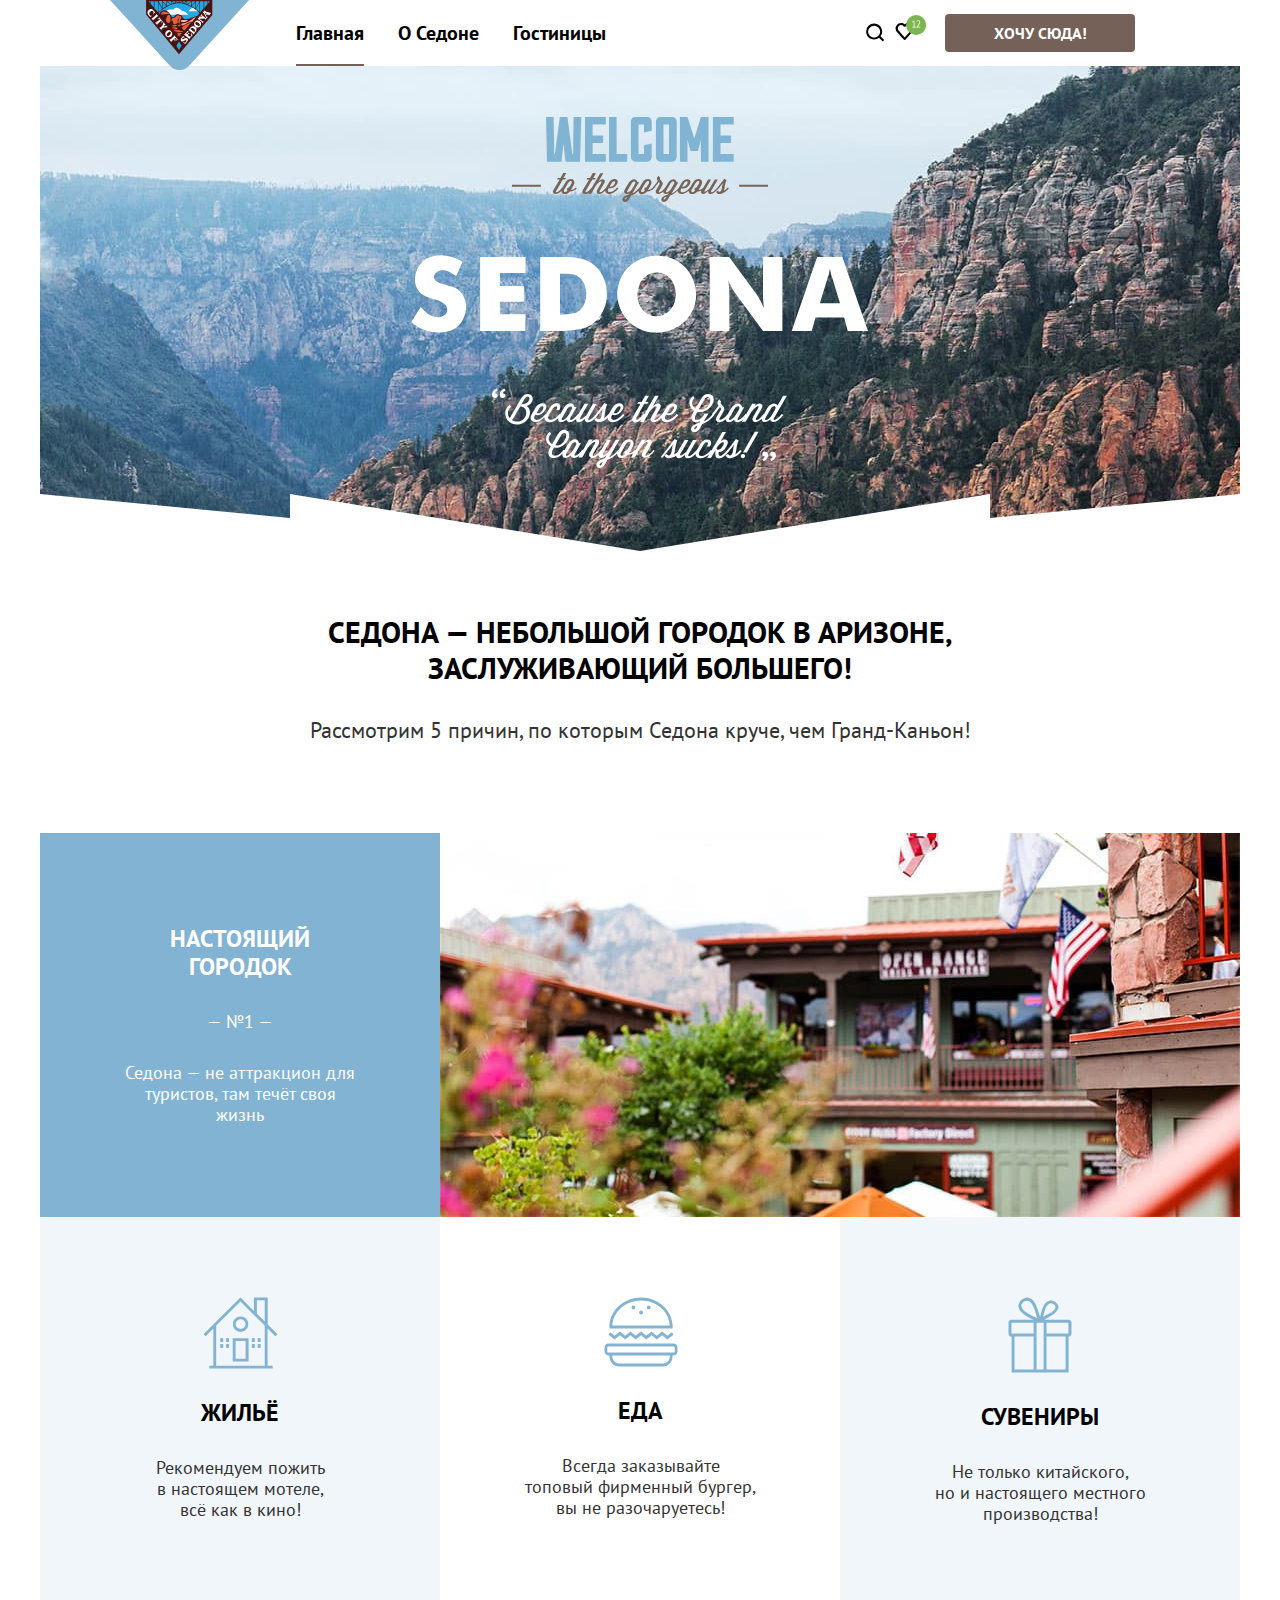
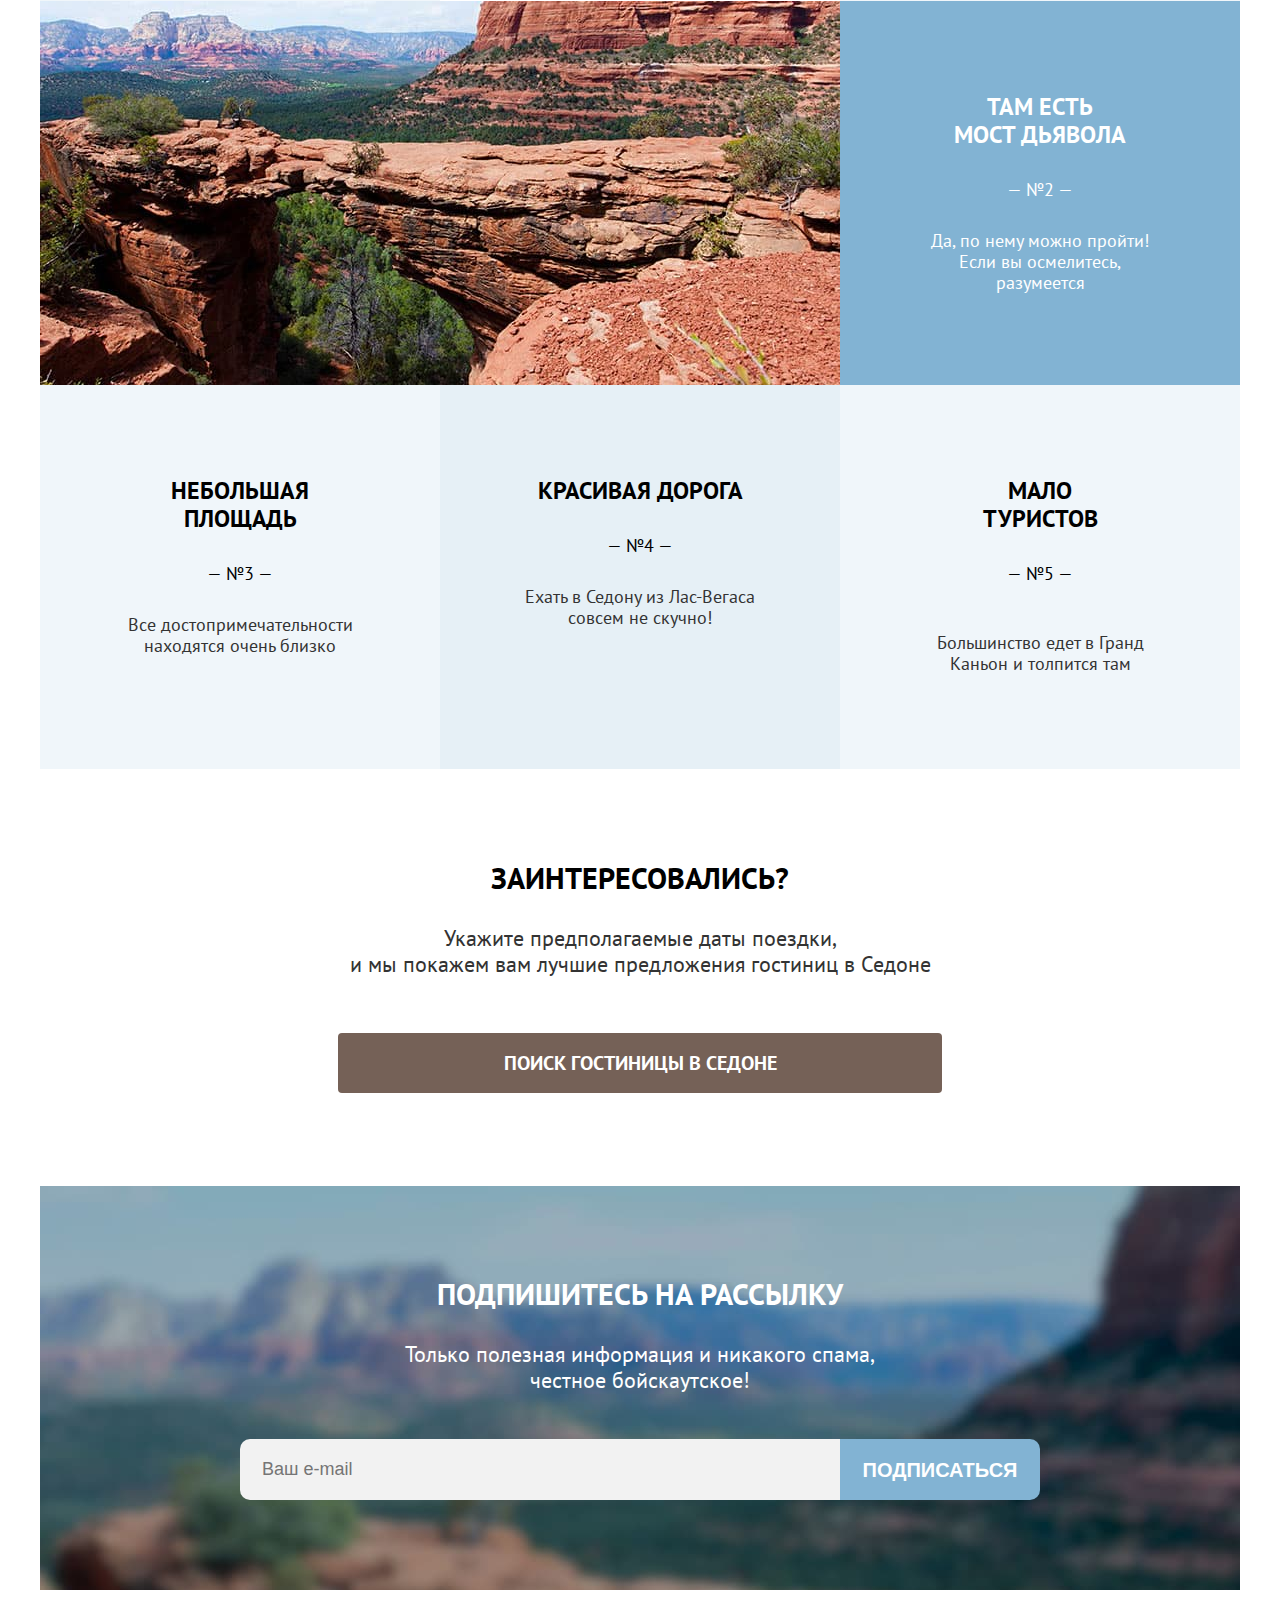
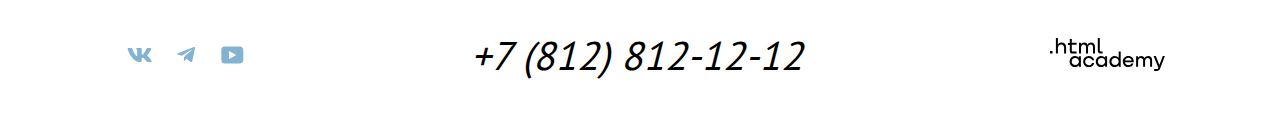
==== commit 0835c553: "Merge pull request #12 from sonyaynoparts/master" ====
--- a/index.html
+++ b/index.html
@@ -5,15 +5,17 @@
     <meta charset="utf-8">
     <title>HTML Academy: Седона</title>
     <link rel="stylesheet" href="styles/styles.css">
+    <link rel="icon" href="favicon.ico">
+    <link rel="icon" type="image/png" href="images/favicon.png">
   </head>
 
   <body>
     <header class="header">
       <nav class="page-navigation">
         <a class="page-navigation-logo" href="index.html">
-          <img class="header-logo" alt="Логотип городка Седона" src="images/logo.svg" width="139" height="70">
+          <img class="header-logo" alt="Логотип городка Седона." src="images/logo.svg" width="139" height="70">
           <span class="visually-hidden">
-            На главную
+            На главную.
           </span>
         </a>
         <ul class="navigation-list">
@@ -37,33 +39,34 @@
             <li class="navigation-item">
               <a class="navigation-link" href="#">
                 <svg class="navigation-icon-search" aria-hidden="true" focusable="false" width="19" height="19"
-                  viewBox="0 0 19 19" fill="none" xmlns="http://www.w3.org/2000/svg">
+                  viewBox="0 0 19 19" fill="none" xmlns="http://www.w3.org/2000/svg" role="img" aria-label="Поиск.">
                   <path
                     d="m18.16 17.05-3.71-3.7c1-1.3 1.7-3 1.7-4.9 0-4.4-3.6-8-8.02-8a8.12 8.12 0 0 0-8.02 8.1c0 4.4 3.6 8 8.02 8 1.8 0 3.51-.6 4.91-1.7l3.71 3.7 1.4-1.5Zm-10.03-2.5c-3.3 0-6.02-2.7-6.02-6a6.03 6.03 0 0 1 12.04 0c0 3.3-2.71 6-6.02 6Z"
                     fill="#000" />
                 </svg>
                 <span class="visually-hidden">
-                  Поиск
+                  Поиск.
                 </span>
               </a>
             </li>
             <li class="navigation-item">
               <a class="navigation-link" href="#">
                 <svg class="navigation-icon-favorite" aria-hidden="true" focusable="false" width="19" height="17"
-                  viewBox="0 0 19 17" fill="none" xmlns="http://www.w3.org/2000/svg">
+                  viewBox="0 0 19 17" fill="none" xmlns="http://www.w3.org/2000/svg" role="img" aria-label="Избранное.">
                   <path
                     d="M9.58 17c-.3 0-.6-.1-.8-.4-5.42-6.1-6.72-7.5-7.03-7.9A5.4 5.4 0 0 1 6.16 0c1.31 0 2.51.5 3.52 1.3a5.47 5.47 0 0 1 9.03 4.1c0 1.3-.5 2.5-1.31 3.4l-7.02 7.9c-.2.2-.4.3-.8.3ZM3.56 7.5c.3.4 3.51 4 6.12 6.9l6.21-7c.5-.5.7-1.2.7-2 0-1.8-1.5-3.3-3.3-3.3-1 0-2 .5-2.71 1.3-.3.3-.6.4-.9.4-.3 0-.6-.2-.8-.4a3.7 3.7 0 0 0-2.71-1.3c-1.8 0-3.31 1.5-3.31 3.3-.1.9.3 1.6.7 2.1-.1 0-.1 0 0 0Z"
                     fill="#000" />
                 </svg>
                 <svg class="navigation-icon-number" aria-hidden="true" focusable="false" width="21" height="20"
-                  viewBox="0 0 21 20" fill="none" xmlns="http://www.w3.org/2000/svg">
+                  viewBox="0 0 21 20" fill="none" xmlns="http://www.w3.org/2000/svg" role="img"
+                  aria-label="Количество избранных элементов.">
                   <rect x=".13" width="20" height="20" rx="10" fill="#7DB54F" />
                   <path
                     d="M6.26 11.76h1.4V6.92l.1-.59-.4.47-1.1.79-.38-.51 2.2-1.7h.36v6.38h1.37v.74H6.26v-.74Zm7.83-4.67c0 .35-.06.72-.2 1.09-.12.37-.3.74-.5 1.11-.21.37-.45.74-.7 1.1l-.79 1.01-.49.43v.04l.64-.11h2.18v.74h-3.98v-.29a32.75 32.75 0 0 0 1.17-1.32 15.09 15.09 0 0 0 1.25-1.83c.18-.32.33-.64.43-.95.11-.31.16-.61.16-.89 0-.33-.09-.6-.28-.81-.18-.22-.47-.33-.85-.33-.25 0-.5.05-.74.16-.24.1-.44.22-.62.35l-.33-.57c.24-.2.51-.36.83-.47.32-.11.67-.17 1.03-.17.29 0 .54.04.76.13a1.5 1.5 0 0 1 .91.9c.08.2.12.43.12.68Z"
                     fill="#fff" />
                 </svg>
                 <span class="visually-hidden">
-                  Избранное
+                  Избранное.
                 </span>
               </a>
             </li>
@@ -79,15 +82,11 @@
     <main class="main-container main-index">
       <div class="page-container-main">
         <h1 class="visually-hidden">
-          Седона
+          Седона.
         </h1>
         <div class="main-welcome-block">
           <section class="main-welcome">
-            <img class="img-welcome" src="images/welcome.svg" alt="Приветствие" width="458" height="352">
-            <svg class="welcome-line" aria-hidden="true" focusable="false" width="1200" height="57"
-              viewBox="0 0 1200 57" fill="none" xmlns="http://www.w3.org/2000/svg">
-              <path d="M0 57V0l250 24V0l350 57L950 0v24l250-24v57H0Z" fill="#fff" />
-            </svg>
+            <img class="img-welcome" src="images/welcome.svg" alt="Приветствие." width="458" height="352">
           </section>
           <section class="main-description-block">
             <p class="main-description">Седона — небольшой городок в Аризоне,<br>заслуживающий большего!</p>
@@ -95,7 +94,7 @@
           </section>
         </div>
         <section class="advantages">
-          <h2 class="visually-hidden">Преимущества</h2>
+          <h2 class="visually-hidden">Преимущества.</h2>
           <ul class="advantages-list">
             <li class="advantages-item first-reason">
               <div class="wrapper-first-reason">
@@ -107,11 +106,11 @@
 
             </li>
             <li class="advantages-item first-image">
-              <img class="advantages-img-first-reason" src="images/photo-1.jpg" alt="Городок" width="800" height="384">
+              <img class="advantages-img-first-reason" src="images/photo-1.jpg" alt="Городок." width="800" height="384">
             </li>
             <li class="advantages-item housing">
               <div class="wrapper-housing">
-                <img class="advantages-icon" src="images/housing.svg" alt=" " width="75" height="72">
+                <img class="advantages-icon" src="images/housing.svg" alt="Иконка в виде дома." width="75" height="72">
                 <h3 class="advantages-title-housing">Жильё</h3>
                 <p class="advantages-paragraph-housing">Рекомендуем пожить в&nbsp;настоящем мотеле,<br>всё как в кино!
                 </p>
@@ -119,7 +118,7 @@
             </li>
             <li class="advantages-item food">
               <div class="wrapper-food">
-                <img class="advantages-icon" src="images/food.svg" alt=" " width="74" height="70">
+                <img class="advantages-icon" src="images/food.svg" alt="Иконка в виде бургера." width="74" height="70">
                 <h3 class="advantages-title-food">Еда</h3>
                 <p class="advantages-paragraph-food">Всегда заказывайте топовый&nbsp;фирменный&nbsp;бургер,<br>вы не
                   разочаруетесь!
@@ -128,7 +127,8 @@
             </li>
             <li class="advantages-item souvenirs">
               <div class="wrapper-souvenirs">
-                <img class="advantages-icon" src="images/souvenirs.svg" alt=" " width="64" height="76">
+                <img class="advantages-icon" src="images/souvenirs.svg" alt="Иконка в виде подарка." width="64"
+                  height="76">
                 <h3 class="advantages-title-souvenirs">Сувениры</h3>
                 <p class="advantages-paragraph-souvenirs">Не только китайского,<br>но и настоящего местного
                   производства!
@@ -136,7 +136,7 @@
               </div>
             </li>
             <li class="advantages-item second-image">
-              <img class="advantages-img-second-reason" src="images/photo-2.jpg" alt="Мост дьявола" width="800"
+              <img class="advantages-img-second-reason" src="images/photo-2.jpg" alt="Мост дьявола." width="800"
                 height="384">
             </li>
             <li class="advantages-item second-reason">
@@ -195,39 +195,39 @@
     <footer class="page-footer">
       <div class="page-footer-container">
         <section class="footer-social">
-          <h2 class="visually-hidden">Мы в социальных сетях</h2>
+          <h2 class="visually-hidden">Мы в социальных сетях.</h2>
           <ul class="footer-social-list">
             <li class="footer-social-item">
               <a class="icon" href="https://vk.com/htmlacademy">
                 <svg class="footer-icon-vk" aria-hidden="true" focusable="false" width="25" height="14"
-                  viewBox="0 0 25 14" fill="none" xmlns="http://www.w3.org/2000/svg">
+                  viewBox="0 0 25 14" fill="none" xmlns="http://www.w3.org/2000/svg" role="img" aria-label="Вконтакте.">
                   <path class="footer-icon-vk" fill-rule="evenodd" clip-rule="evenodd"
                     d="M24.12.95c.16-.55 0-.95-.8-.95H20.7c-.67 0-.98.35-1.15.73 0 0-1.33 3.2-3.22 5.27-.61.6-.9.8-1.23.8-.16 0-.41-.2-.41-.74V.95c0-.66-.19-.95-.74-.95H9.82c-.42 0-.67.3-.67.6 0 .61.95.76 1.04 2.5v3.8c0 .84-.15.99-.48.99-.9 0-3.06-3.21-4.34-6.89-.25-.71-.5-1-1.18-1H1.57c-.75 0-.9.35-.9.73 0 .68.89 4.07 4.14 8.55 2.17 3.06 5.23 4.72 8 4.72 1.68 0 1.88-.37 1.88-1v-2.32c0-.73.16-.88.7-.88.38 0 1.05.2 2.6 1.67 1.79 1.75 2.08 2.53 3.08 2.53h2.63c.75 0 1.12-.37.9-1.1-.23-.72-1.08-1.77-2.2-3.02-.62-.7-1.54-1.47-1.82-1.86-.39-.49-.28-.7 0-1.14 0 0 3.2-4.43 3.54-5.93Z"
                     fill="#83B3D3" />
                 </svg>
-                <span class="visually-hidden">ВКонтакте</span>
+                <span class="visually-hidden">ВКонтакте.</span>
               </a>
             </li>
             <li class="footer-social-item">
               <a class="icon" href="https://t.me/htmlacademy">
                 <svg class="footer-icon-telegram" aria-hidden="true" focusable="false" width="18" height="16"
-                  viewBox="0 0 18 16" fill="none" xmlns="http://www.w3.org/2000/svg">
+                  viewBox="0 0 18 16" fill="none" xmlns="http://www.w3.org/2000/svg" role="img" aria-label="Телеграм.">
                   <path class="footer-icon-telegram"
                     d="M16.79.1.84 6.25c-1.09.43-1.08 1.04-.2 1.31l4.1 1.28 9.47-5.98c.44-.27.85-.12.52.18L7.05 9.96l-.28 4.22c.41 0 .6-.19.83-.41l1.99-1.93 4.13 3.05c.77.42 1.31.2 1.5-.7l2.72-12.8c.28-1.12-.43-1.62-1.16-1.3Z"
                     fill="#83B3D3" />
                 </svg>
-                <span class="visually-hidden">Telegram</span>
+                <span class="visually-hidden">Telegram.</span>
               </a>
             </li>
             <li class="footer-social-item">
               <a class="icon" href="https://www.youtube.com/user/htmlacademy.ru">
                 <svg class="footer-icon-youtube" aria-hidden="true" focusable="false" width="23" height="18"
-                  viewBox="0 0 23 18" fill="none" xmlns="http://www.w3.org/2000/svg">
+                  viewBox="0 0 23 18" fill="none" xmlns="http://www.w3.org/2000/svg" role="img" aria-label="Ютуб.">
                   <path class="footer-icon-youtube"
                     d="M18.94.5H3.51C1.65.5.33 2.1.33 3.9V14c0 1.9 1.32 3.5 3.18 3.5h15.65c1.64 0 3.17-1.6 3.17-3.4V3.9C22.11 2.1 20.8.5 18.94.5ZM7.99 13.04V4.96L15.33 9l-7.34 4.04Z"
                     fill="#83B3D3" />
                 </svg>
-                <span class="visually-hidden">Youtube</span>
+                <span class="visually-hidden">Youtube.</span>
               </a>
             </li>
           </ul>
@@ -238,12 +238,13 @@
         <section class="footer-develope-site">
           <a class="developer-site" href="https://htmlacademy.ru/">
             <svg class="developer-site-logo" aria-hidden="true" focusable="false" width="115" height="33"
-              viewBox="0 0 115 33" fill="none" xmlns="http://www.w3.org/2000/svg">
+              viewBox="0 0 115 33" fill="none" xmlns="http://www.w3.org/2000/svg" role="img"
+              aria-label="Сайт Академии.">
               <path class="developer-site-logo"
                 d="M0 12.9v2.6h2.5v-2.6H0ZM11.6 4.5c-1.6 0-2.8.7-3.6 1.7h-.1V0h-2v15.5h2v-5.3c0-2.1 1.3-3.6 3.3-3.6 1.8 0 2.9 1.4 2.9 3.2v5.7h2V9.4c.1-3-1.8-4.9-4.5-4.9ZM26.6 4.8h-4.8V1.1h-2v3.8h-1.9v2h1.9v6c0 1.7 1 2.7 2.7 2.7h4.1v-2h-3.7c-.7 0-1.1-.4-1.1-1.1V6.8h4.8v-2ZM41.1 4.6c-1.6 0-2.9.8-3.5 2.1h-.1c-.6-1.2-1.8-2.1-3.4-2.1-1.4 0-2.5.8-3.1 1.8h-.1V4.8H29v10.6h2V10c0-2 1-3.5 2.6-3.5 1.5 0 2.4 1 2.4 2.6v6.3h2V9.8c0-2.4 1.4-3.3 2.6-3.3 1.5 0 2.4 1 2.4 2.6v6.3h2V8.9c.1-2.5-1.4-4.3-3.9-4.3ZM47.8 12.7c0 1.7 1 2.7 2.8 2.7h2v-2h-1.7c-.7 0-1.1-.4-1.1-1.1V0h-2v12.7ZM28.9 19.7c-.9-1.1-2.2-1.8-3.9-1.8-3.1 0-5.4 2.3-5.4 5.6s2.3 5.6 5.4 5.6c1.8 0 3-.8 3.8-1.9h.1v1.6h2V18.2h-2v1.5Zm-3.6 7.4c-2.2 0-3.6-1.6-3.6-3.6s1.4-3.6 3.6-3.6 3.6 1.6 3.6 3.6c0 1.9-1.4 3.6-3.6 3.6ZM44.2 22c-.5-2.4-2.6-4.1-5.4-4.1a5.4 5.4 0 0 0-5.6 5.6c0 3.1 2.2 5.6 5.6 5.6 2.8 0 4.9-1.8 5.4-4.2h-2.1a3.4 3.4 0 0 1-3.3 2.3c-2.2 0-3.6-1.6-3.6-3.6s1.4-3.6 3.6-3.6c1.6 0 2.8 1 3.3 2.2h2.1V22ZM55.1 19.7c-.9-1.1-2.2-1.8-3.9-1.8-3.1 0-5.4 2.3-5.4 5.6s2.3 5.6 5.4 5.6c1.8 0 3-.8 3.8-1.9h.1v1.6h2V18.2h-2v1.5Zm-3.6 7.4c-2.2 0-3.6-1.6-3.6-3.6s1.4-3.6 3.6-3.6 3.6 1.6 3.6 3.6c0 1.9-1.5 3.6-3.6 3.6ZM68.7 19.8c-.9-1.1-2.2-1.9-3.9-1.9-3.1 0-5.4 2.3-5.4 5.6s2.2 5.6 5.4 5.6c1.7 0 3-.8 3.8-1.8h.1v1.5h2V13.4h-2v6.4Zm-3.6 7.3c-2.2 0-3.6-1.6-3.6-3.6s1.4-3.6 3.6-3.6 3.6 1.6 3.6 3.6c-.1 2-1.5 3.6-3.6 3.6ZM78.3 17.9c-3.3 0-5.5 2.5-5.5 5.6 0 3 2.1 5.6 5.5 5.6 2.5 0 4.5-1.3 5.2-3.6h-2.1c-.5 1-1.6 1.6-3 1.6-1.9 0-3.3-1.3-3.4-2.9h8.8c.2-3.6-2-6.3-5.5-6.3Zm0 1.9c1.7 0 3 1 3.3 2.6h-6.5c.3-1.5 1.5-2.6 3.2-2.6ZM98.2 17.9c-1.6 0-2.9.8-3.6 2h-.1c-.6-1.2-1.8-2-3.4-2-1.4 0-2.5.7-3.1 1.8v-1.5h-1.9v10.6h2v-5.4c0-2 1-3.4 2.6-3.5 1.5 0 2.4 1 2.4 2.6v6.3h2v-5.6c0-2.4 1.4-3.3 2.6-3.3 1.5 0 2.4 1 2.4 2.6v6.3h2v-6.5c.1-2.6-1.4-4.4-3.9-4.4ZM109.4 27l-3.6-8.9h-2.2l4.8 11.6c-.3.9-.7 1.2-1.7 1.2h-2.5v2h2.5c1.8 0 2.8-.8 3.5-2.6l4.7-12.2h-2.1l-3.4 8.9Z"
                 fill="#000" />
             </svg>
-            <span class="visually-hidden">HTML Academy</span>
+            <span class="visually-hidden">HTML Academy.</span>
           </a>
         </section>
       </div>
@@ -254,12 +255,12 @@
           <h2 class="modal-title">Поиск гостиницы в Седоне</h2>
           <button class="modal-close-button" type="submit">
             <svg class="close" aria-hidden="true" focusable="false" width="13" height="13" viewBox="0 0 13 13"
-              fill="none" xmlns="http://www.w3.org/2000/svg">
+              fill="none" xmlns="http://www.w3.org/2000/svg" role="img" aria-label="Закрыть.">
               <path class="close"
                 d="M13 1.2 11.8 0 6.5 5.3 1.2 0 0 1.2l5.3 5.3L0 11.8 1.2 13l5.3-5.3 5.3 5.3 1.2-1.2-5.3-5.3L13 1.2Z"
                 fill="#000" />
             </svg>
-            <span class="visually-hidden">Закрыть</span>
+            <span class="visually-hidden">Закрыть.</span>
           </button>
         </div>
         <form class="auth-form" action="https://echo.htmlacademy.ru/" method="post">
@@ -268,7 +269,7 @@
             <input class="auth-form-field field" type="text" id="auth-arrival-date" name="auth-arrival-date"
               placeholder="Укажите дату">
             <button class="date-button" type="button">
-              <span class="visually-hidden">Календарь</span>
+              <span class="visually-hidden">Календарь.</span>
             </button>
           </p>
           <p class="date-text">Мы не можем отправить вас в прошлое.</p>
@@ -277,7 +278,7 @@
             <input class="auth-form-field field" type="text" id="auth-date-of-departure" name="auth-date-of-departure"
               placeholder="Укажите дату">
             <button class="date-button" type="button">
-              <span class="visually-hidden">Календарь</span>
+              <span class="visually-hidden">Календарь.</span>
             </button>
           </p>
           <p class="date-text date-of-departure-text">На эти даты есть свободные номера. Пока есть.</p>
@@ -285,20 +286,20 @@
             <p class="field-group-people">
               <label class="auth-title-people adults" for="auth-adults">Взрослые:</label>
               <button class="people-button-minus" type="button">
-                <svg class="modal-minus" width="13" height="1" viewBox="0 0 13 1" fill="none"
-                  xmlns="http://www.w3.org/2000/svg">
+                <svg class="modal-minus" aria-hidden="true" focusable="false" width="13" height="1" viewBox="0 0 13 1"
+                  fill="none" xmlns="http://www.w3.org/2000/svg" role="img" aria-label="Минус.">
                   <path class="modal-minus" opacity=".3" d="M0 0v1h13V0H0Z" fill="#000" />
                 </svg>
-                <span class="visually-hidden">Минус</span>
+                <span class="visually-hidden">Минус.</span>
               </button>
               <input class="auth-form-field-people field" type="number" id="auth-adults" name="auth-adults"
                 placeholder="0">
               <button class="people-button-plus" type="button">
-                <svg class="modal-plus" width="13" height="13" viewBox="0 0 13 13" fill="none"
-                  xmlns="http://www.w3.org/2000/svg">
+                <svg aria-hidden="true" focusable="false" class="modal-plus" width="13" height="13" viewBox="0 0 13 13"
+                  fill="none" xmlns="http://www.w3.org/2000/svg" role="img" aria-label="Плюс.">
                   <path class="modal-plus" d="M13 6H7V0H6v6H0v1h6v6h1V7h6V6Z" fill="#000" opacity=".3" />
                 </svg>
-                <span class="visually-hidden">Плюс</span>
+                <span class="visually-hidden">Плюс.</span>
               </button>
             </p>
             <p class="field-group-people">
@@ -306,8 +307,9 @@
                 <label class="auth-title-people children" for="auth-children">Дети:</label>
                 <span class="tooltip">
                   <button class="tooltip-toggle" type="button" aria-labelledby="tooltip-label">
-                    <svg class="tooltip-icon" width="1" height="9" viewBox="0 0 1 9" fill="none"
-                      xmlns="http://www.w3.org/2000/svg">
+                    <svg class="tooltip-icon" aria-hidden="true" focusable="false" width="1" height="9"
+                      viewBox="0 0 1 9" fill="none" xmlns="http://www.w3.org/2000/svg" role="img"
+                      aria-label="Информация.">
                       <g clip-path="url(#a)" fill="#fff">
                         <path d="M0 9h1V3H0v6ZM1 0H0v1h1V0Z" />
                       </g>
@@ -318,8 +320,8 @@
                       </defs>
                     </svg>
                   </button>
-                  <svg class="tooltip-decoration" width="19" height="9" viewBox="0 0 19 9" fill="none"
-                    xmlns="http://www.w3.org/2000/svg">
+                  <svg class="tooltip-decoration" aria-hidden="true" focusable="false" width="19" height="9"
+                    viewBox="0 0 19 9" fill="none" xmlns="http://www.w3.org/2000/svg" role="img">
                     <path d="M9.5 0 19 9H0l9.5-9Z" fill="#333" />
                   </svg>
                   <span class="tooltip-text" role="tooltip" id="tooltip-label">
@@ -329,20 +331,20 @@
                 </span>
               </span>
               <button class="people-button-minus" type="button">
-                <svg class="modal-minus" width="13" height="1" viewBox="0 0 13 1" fill="none"
-                  xmlns="http://www.w3.org/2000/svg">
+                <svg class="modal-minus" aria-hidden="true" focusable="false" width="13" height="1" viewBox="0 0 13 1"
+                  fill="none" xmlns="http://www.w3.org/2000/svg" role="img" aria-label="Минус.">
                   <path class="modal-minus" opacity=".3" d="M0 0v1h13V0H0Z" fill="#000" />
                 </svg>
-                <span class="visually-hidden">Минус</span>
+                <span class="visually-hidden">Минус.</span>
               </button>
               <input class="auth-form-field-people field" type="number" id="auth-children" name="auth-children"
                 placeholder="0">
               <button class="people-button-plus" type="button">
-                <svg class="modal-plus" width="13" height="13" viewBox="0 0 13 13" fill="none"
-                  xmlns="http://www.w3.org/2000/svg">
+                <svg class="modal-plus" aria-hidden="true" focusable="false" width="13" height="13" viewBox="0 0 13 13"
+                  fill="none" xmlns="http://www.w3.org/2000/svg" role="img" aria-label="Плюс.">
                   <path class="modal-plus" d="M13 6H7V0H6v6H0v1h6v6h1V7h6V6Z" fill="#000" opacity=".3" />
                 </svg>
-                <span class="visually-hidden">Плюс</span>
+                <span class="visually-hidden">Плюс.</span>
               </button>
             </p>
           </div>
--- a/styles/styles.css
+++ b/styles/styles.css
@@ -22,6 +22,7 @@
     display: flex;
     flex-direction: column;
     min-height: 100%;
+    min-width: 1200px;
     margin: 0;
     font-family: "PT Sans", "Arial", sans-serif;
     font-size: 18px;
@@ -209,6 +210,17 @@
     background-repeat: no-repeat;
 }
 
+.main-welcome::after {
+    position: absolute;
+    background-image: url(../images/welcome-line.png);
+    background-repeat: no-repeat;
+    z-index: 3;
+    width: 1200px;
+    height: 57px;
+    bottom: 0;
+    content: "";
+}
+
 .welcome-line {
     position: absolute;
     z-index: 3;
@@ -856,15 +868,15 @@
     margin-bottom: 38px;
 }
 
-.developer-site-logo:hover {
+.developer-site:hover .developer-site-logo{
     fill: #756157;
 }
 
-.developer-site-logo:focus {
+.developer-site:focus .developer-site-logo{
     fill: #756157;
 }
 
-.developer-site-logo:active {
+.developer-site:active .developer-site-logo{
     fill: rgba(117, 97, 87, 0.3);
 }
 
@@ -2038,14 +2050,30 @@
     color: #ffffff;
 }
 
-.breadcrumbs-item {
-    margin-right: 10px;
-}
-
 .breadcrumbs-link {
+    position: relative;
     width: 23px;
     padding-top: 5px;
     padding-bottom: 5px;
+    margin-right: 25px;
+    list-style-type: none;
+}
+
+.breadcrumbs-link::after {
+    position: absolute;
+    background-image: url(../images/arrow-1.svg);
+    background-repeat: no-repeat;
+    width: 5px;
+    height: 8px;
+    top: 10px;
+    background-position: center;
+    content: "";
+    display: block;
+    right: -16px;
+}
+
+.breadcrumbs-item:last-child .breadcrumbs-link::after {
+    content: none;
 }
 
 .to-main {
@@ -2053,15 +2081,15 @@
     padding-top: 4px;
 }
 
-.to-main:hover {
+.link-to-main:hover .to-main {
     fill: rgba(255, 255, 255, 0.6);
 }
 
-.to-main:focus {
+.link-to-main:focus to-main {
     fill: #ffffff;
 }
 
-.to-main:active {
+.link-to-main:active to-main {
     fill: rgba(255, 255, 255, 0.3);
 }
 
@@ -2070,7 +2098,7 @@
     padding-bottom: 6px;
 }
 
-.breadcrumbs-link-hotels {
+.link-hotels {
     font-weight: 400;
     font-size: 16px;
     line-height: 21px;
@@ -2078,15 +2106,15 @@
     text-decoration: none;
 }
 
-.breadcrumbs-link-hotels:hover {
+.link-hotels:hover {
     color: rgba(255, 255, 255, 0.6);
 }
 
-.breadcrumbs-link-hotels:focus {
-    color: #ffffff;
-}
-
-.breadcrumbs-link-hotels:active {
+.link-hotels:focus {
+    color: #ffffff;
+}
+
+.link-hotels:active {
     color: rgba(255, 255, 255, 0.3);
 }
 
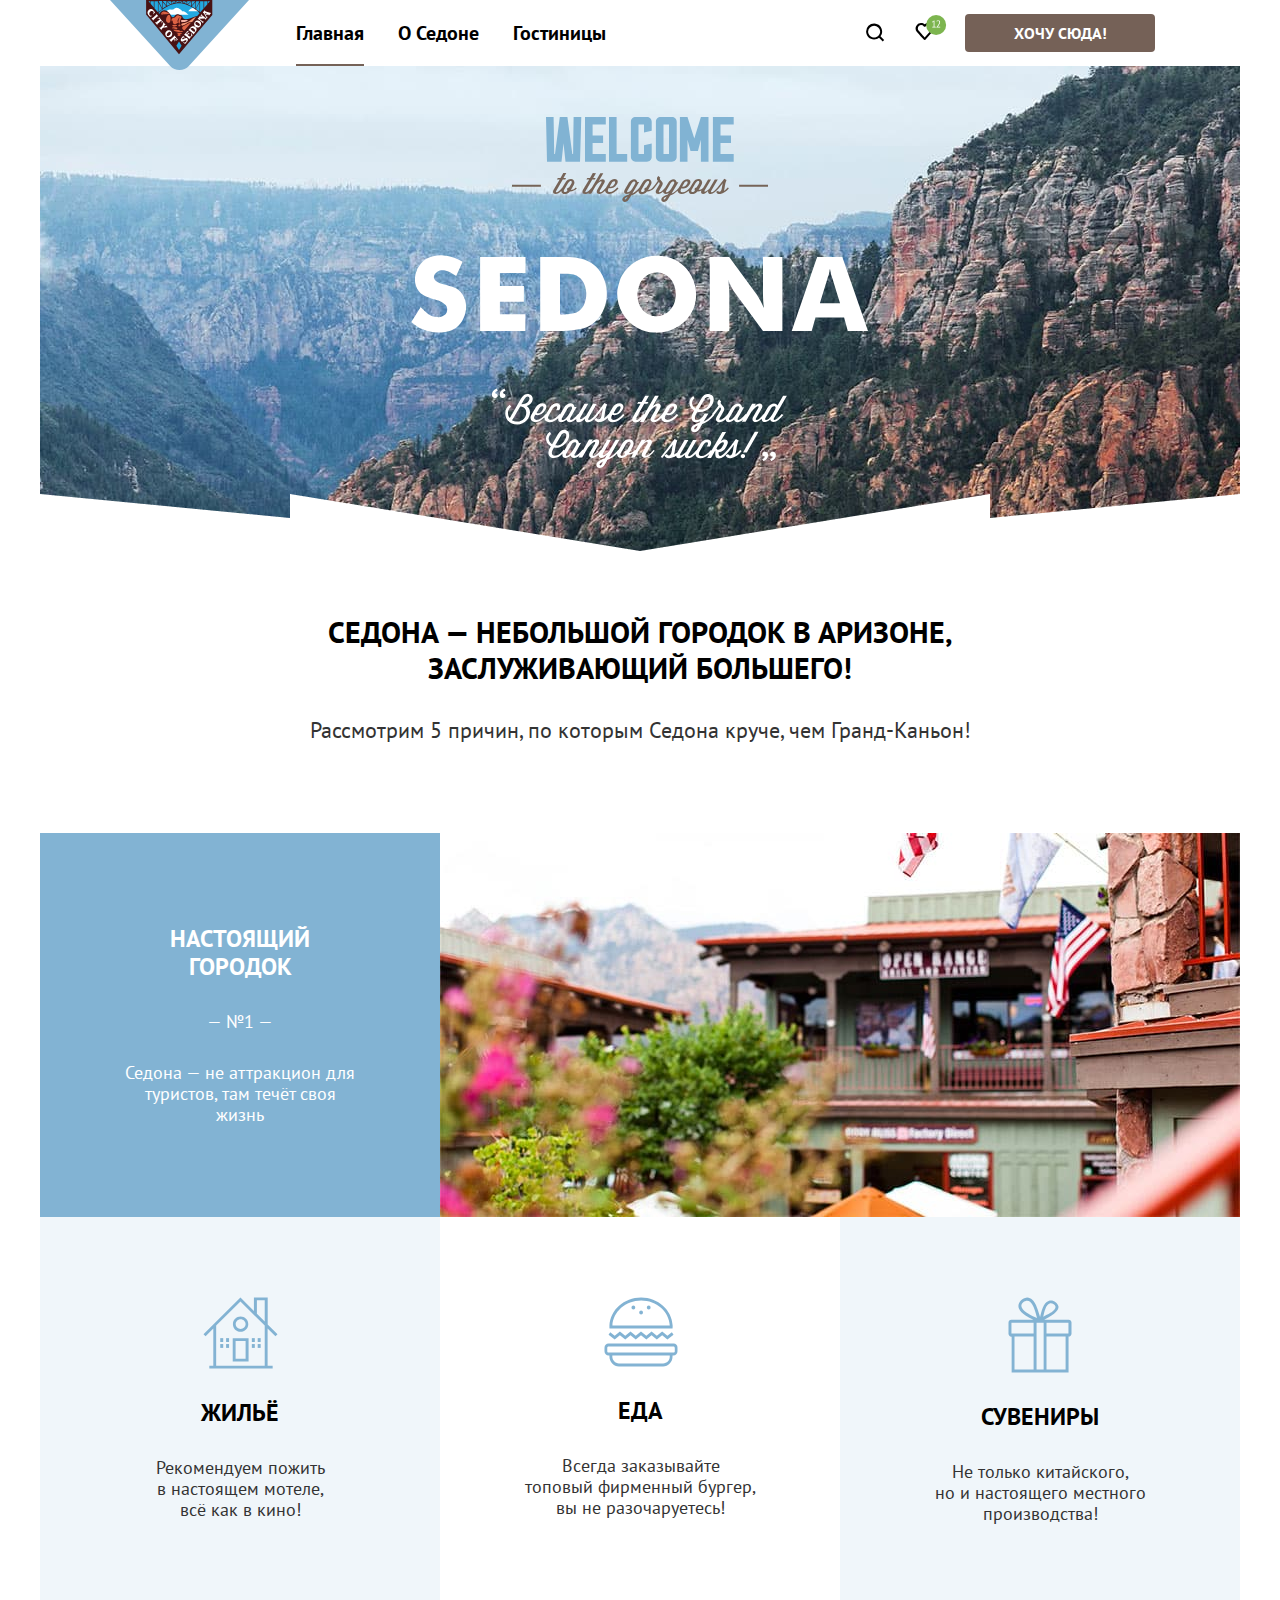
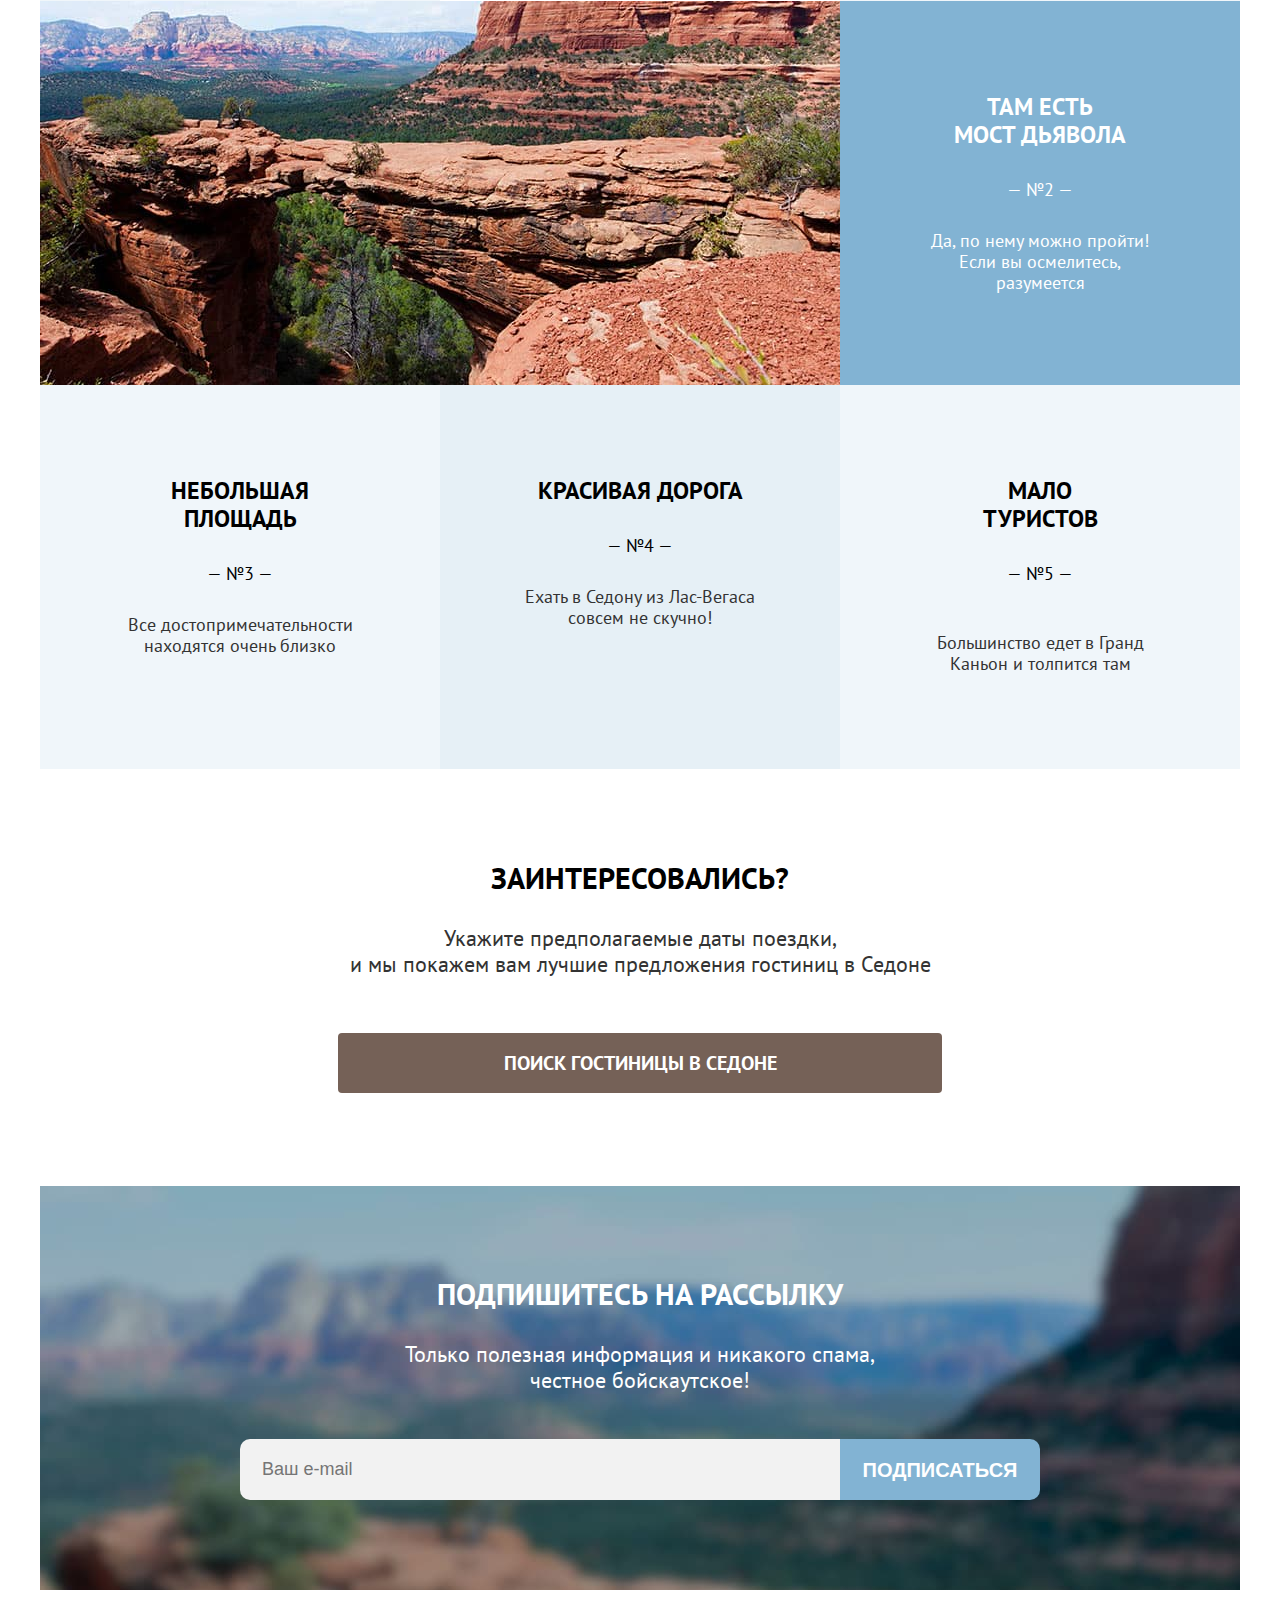
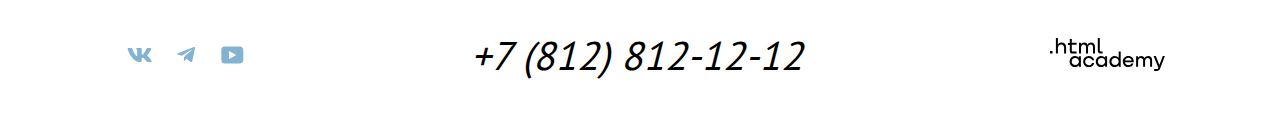
==== commit 3bbe52f8: "Добавлена фавиконка" ====
--- a/index.html
+++ b/index.html
@@ -35,8 +35,7 @@
           </li>
         </ul>
         <ul class="navigation-list navigation-user">
-          <div class="navigation-user-left">
-            <li class="navigation-item">
+            <li class="navigation-item navigation-user-left">
               <a class="navigation-link" href="#">
                 <svg class="navigation-icon-search" aria-hidden="true" focusable="false" width="19" height="19"
                   viewBox="0 0 19 19" fill="none" xmlns="http://www.w3.org/2000/svg" role="img" aria-label="Поиск.">
@@ -49,7 +48,7 @@
                 </span>
               </a>
             </li>
-            <li class="navigation-item">
+            <li class="navigation-item navigation-user-left">
               <a class="navigation-link" href="#">
                 <svg class="navigation-icon-favorite" aria-hidden="true" focusable="false" width="19" height="17"
                   viewBox="0 0 19 17" fill="none" xmlns="http://www.w3.org/2000/svg" role="img" aria-label="Избранное.">
@@ -70,7 +69,6 @@
                 </span>
               </a>
             </li>
-          </div>
           <li class="navigation-item">
             <a class="navigation-link navigation-link-button" href="#">
               Хочу сюда!
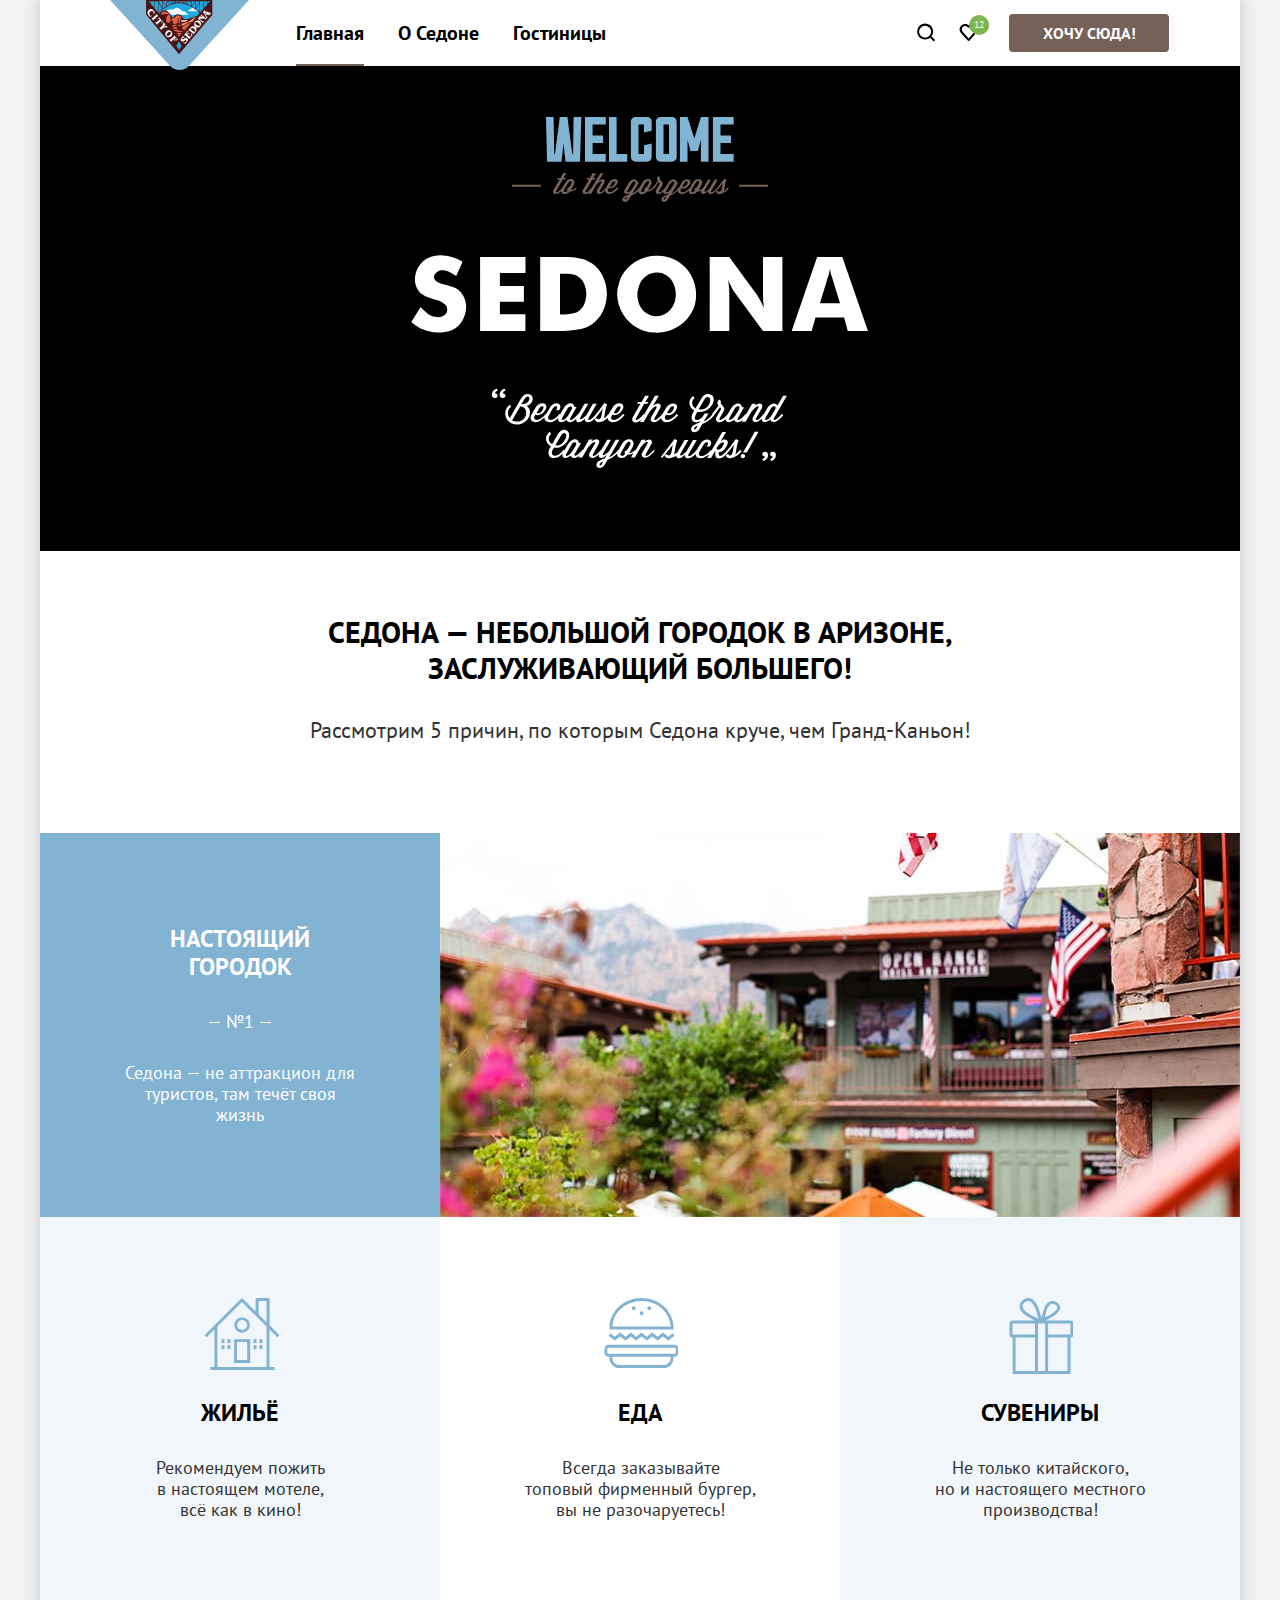
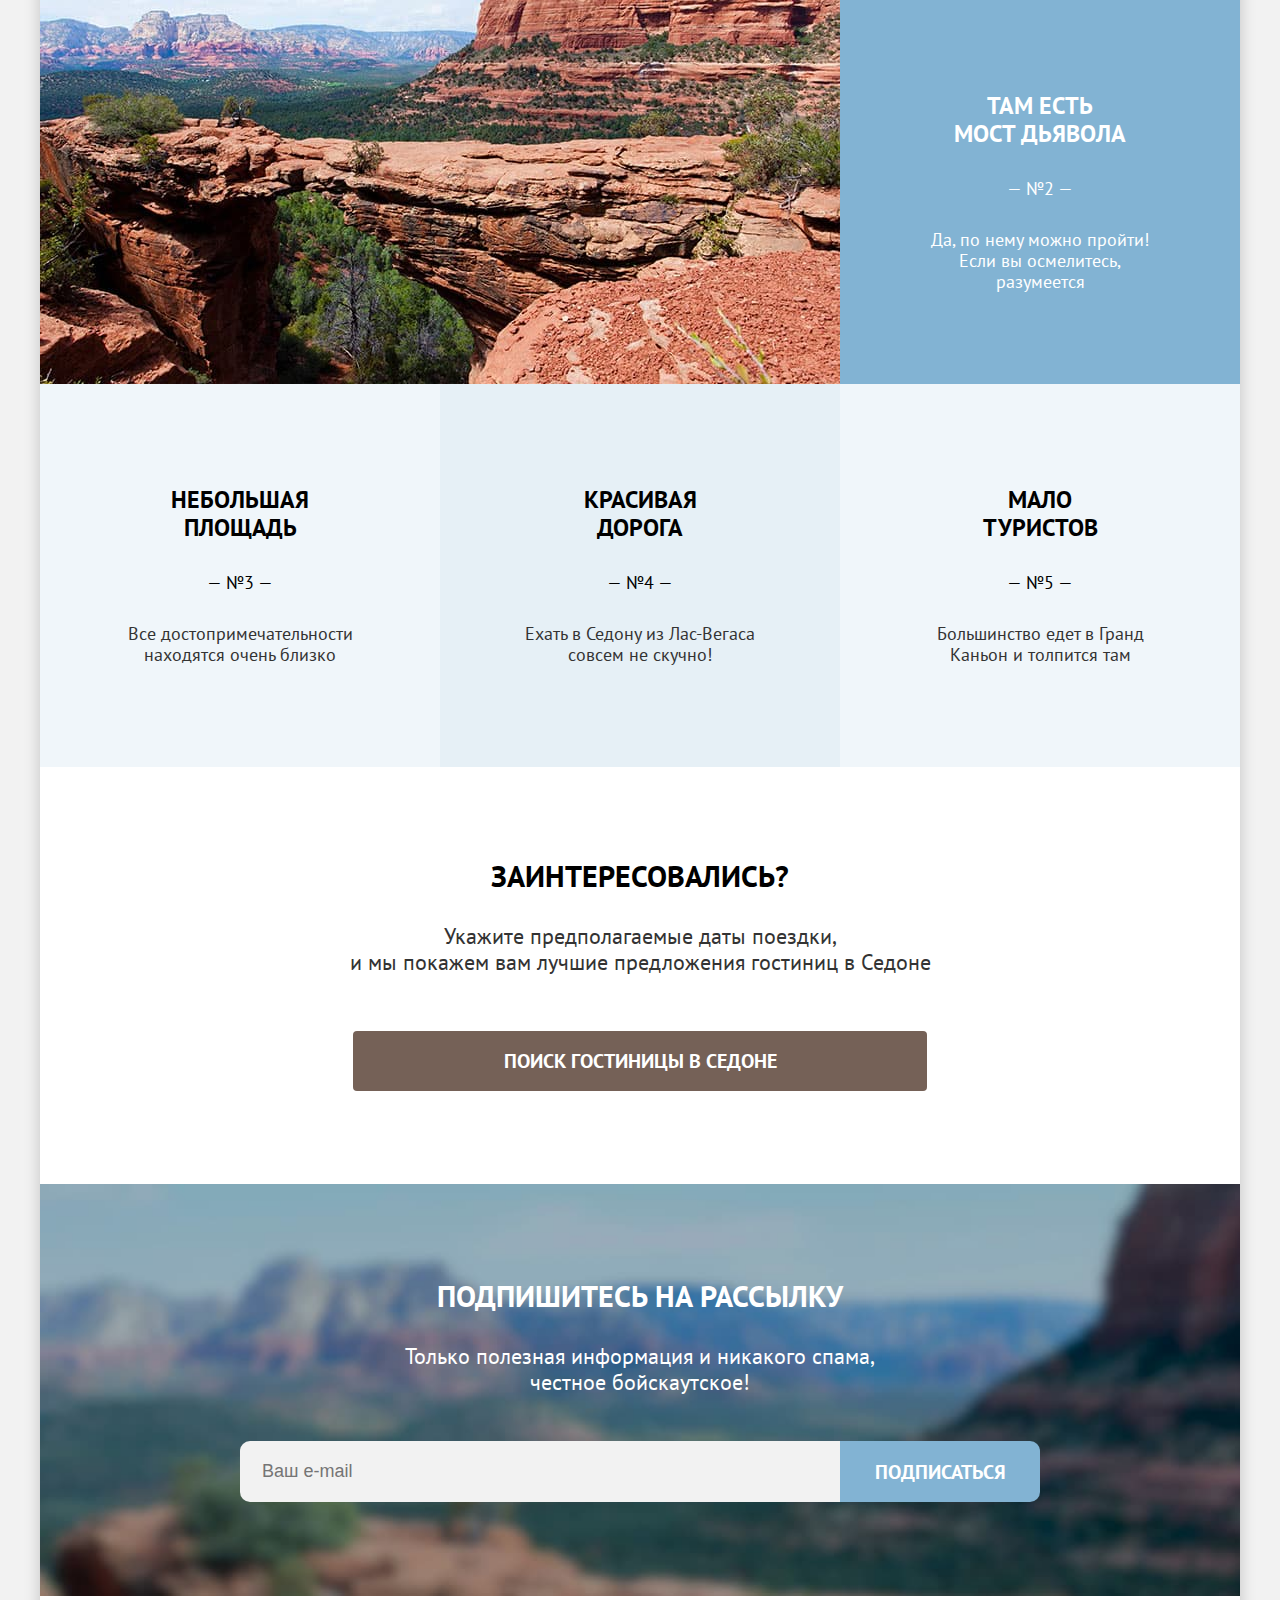
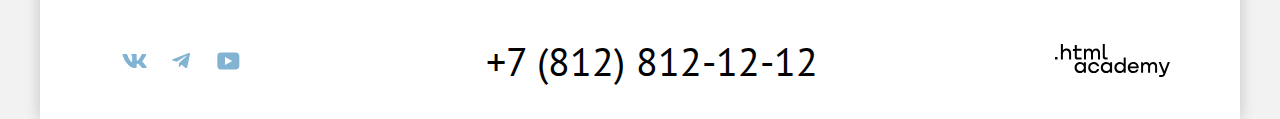
==== commit a6e55da0: "Вносит все правки для защиты" ====
--- a/index.html
+++ b/index.html
@@ -8,35 +8,36 @@
     <link rel="icon" href="favicon.ico">
     <link rel="icon" type="image/png" href="images/favicon.png">
   </head>
+  <div class="body-container">
 
-  <body>
-    <header class="header">
-      <nav class="page-navigation">
-        <a class="page-navigation-logo" href="index.html">
-          <img class="header-logo" alt="Логотип городка Седона." src="images/logo.svg" width="139" height="70">
-          <span class="visually-hidden">
-            На главную.
-          </span>
-        </a>
-        <ul class="navigation-list">
-          <li class="navigation-item">
-            <a class="navigation-link navigation-link-current first-link">Главная
-            </a>
-          </li>
-          <li class="navigation-item">
-            <a class="navigation-link" href="about.html">
-              О Седоне
-            </a>
-          </li>
-          <li class="navigation-item">
-            <a class="navigation-link" href="catalog.html">
-              Гостиницы
-            </a>
-          </li>
-        </ul>
-        <ul class="navigation-list navigation-user">
-            <li class="navigation-item navigation-user-left">
-              <a class="navigation-link" href="#">
+    <body>
+      <header class="header">
+        <nav class="page-navigation">
+          <a class="page-navigation-logo" href="index.html">
+            <img class="header-logo" alt="Логотип городка Седона." src="images/logo.svg" width="139" height="70">
+            <span class="visually-hidden">
+              На главную.
+            </span>
+          </a>
+          <ul class="navigation-list">
+            <li class="navigation-item">
+              <a class="navigation-link navigation-link-current first-link">Главная
+              </a>
+            </li>
+            <li class="navigation-item">
+              <a class="navigation-link" href="about.html">
+                О Седоне
+              </a>
+            </li>
+            <li class="navigation-item">
+              <a class="navigation-link" href="catalog.html">
+                Гостиницы
+              </a>
+            </li>
+          </ul>
+          <ul class="navigation-list navigation-user">
+            <li class="navigation-item">
+              <a class="navigation-link navigation-link-icon" href="#">
                 <svg class="navigation-icon-search" aria-hidden="true" focusable="false" width="19" height="19"
                   viewBox="0 0 19 19" fill="none" xmlns="http://www.w3.org/2000/svg" role="img" aria-label="Поиск.">
                   <path
@@ -48,308 +49,307 @@
                 </span>
               </a>
             </li>
-            <li class="navigation-item navigation-user-left">
-              <a class="navigation-link" href="#">
+            <li class="navigation-item">
+              <a class="navigation-link navigation-link-icon" href="#">
                 <svg class="navigation-icon-favorite" aria-hidden="true" focusable="false" width="19" height="17"
                   viewBox="0 0 19 17" fill="none" xmlns="http://www.w3.org/2000/svg" role="img" aria-label="Избранное.">
                   <path
                     d="M9.58 17c-.3 0-.6-.1-.8-.4-5.42-6.1-6.72-7.5-7.03-7.9A5.4 5.4 0 0 1 6.16 0c1.31 0 2.51.5 3.52 1.3a5.47 5.47 0 0 1 9.03 4.1c0 1.3-.5 2.5-1.31 3.4l-7.02 7.9c-.2.2-.4.3-.8.3ZM3.56 7.5c.3.4 3.51 4 6.12 6.9l6.21-7c.5-.5.7-1.2.7-2 0-1.8-1.5-3.3-3.3-3.3-1 0-2 .5-2.71 1.3-.3.3-.6.4-.9.4-.3 0-.6-.2-.8-.4a3.7 3.7 0 0 0-2.71-1.3c-1.8 0-3.31 1.5-3.31 3.3-.1.9.3 1.6.7 2.1-.1 0-.1 0 0 0Z"
                     fill="#000" />
                 </svg>
-                <svg class="navigation-icon-number" aria-hidden="true" focusable="false" width="21" height="20"
-                  viewBox="0 0 21 20" fill="none" xmlns="http://www.w3.org/2000/svg" role="img"
-                  aria-label="Количество избранных элементов.">
+                <svg class="navigation-icon-number-background" aria-hidden="true" focusable="false" width="21"
+                  height="20" viewBox="0 0 21 20" fill="none" xmlns="http://www.w3.org/2000/svg">
                   <rect x=".13" width="20" height="20" rx="10" fill="#7DB54F" />
-                  <path
-                    d="M6.26 11.76h1.4V6.92l.1-.59-.4.47-1.1.79-.38-.51 2.2-1.7h.36v6.38h1.37v.74H6.26v-.74Zm7.83-4.67c0 .35-.06.72-.2 1.09-.12.37-.3.74-.5 1.11-.21.37-.45.74-.7 1.1l-.79 1.01-.49.43v.04l.64-.11h2.18v.74h-3.98v-.29a32.75 32.75 0 0 0 1.17-1.32 15.09 15.09 0 0 0 1.25-1.83c.18-.32.33-.64.43-.95.11-.31.16-.61.16-.89 0-.33-.09-.6-.28-.81-.18-.22-.47-.33-.85-.33-.25 0-.5.05-.74.16-.24.1-.44.22-.62.35l-.33-.57c.24-.2.51-.36.83-.47.32-.11.67-.17 1.03-.17.29 0 .54.04.76.13a1.5 1.5 0 0 1 .91.9c.08.2.12.43.12.68Z"
-                    fill="#fff" />
                 </svg>
+                <p class="navigation-icon-number">12</p>
                 <span class="visually-hidden">
                   Избранное.
                 </span>
               </a>
             </li>
-          <li class="navigation-item">
-            <a class="navigation-link navigation-link-button" href="#">
-              Хочу сюда!
+            <li class="navigation-item">
+              <a class="navigation-link navigation-link-button" href="#">
+                Хочу сюда!
+              </a>
+            </li>
+          </ul>
+        </nav>
+      </header>
+      <main class="main-container main-index">
+        <div class="page-container-main">
+          <h1 class="visually-hidden">
+            Седона.
+          </h1>
+          <div class="main-welcome-block">
+            <section class="main-welcome">
+              <img class="img-welcome" src="images/welcome.svg" alt="Приветствие." width="458" height="352">
+            </section>
+            <section class="main-description-block">
+              <p class="main-description">Седона — небольшой городок в Аризоне,<br>заслуживающий большего!</p>
+              <p class="main-reasons">Рассмотрим 5 причин, по которым Седона круче, чем Гранд-Каньон!</p>
+            </section>
+          </div>
+          <section class="advantages">
+            <h2 class="visually-hidden">Преимущества.</h2>
+            <ul class="advantages-list">
+              <li class="advantages-item first-reason">
+                <div class="wrapper-first-reason">
+                  <h3 class="advantages-title-first-reason">Настоящий городок</h3>
+                  <p class="advantages-tiny-paragraph-first-reason">— №1 —</p>
+                  <p class="advantages-paragraph-first-reason">Седона — не аттракцион для туристов, там течёт своя жизнь
+                  </p>
+                </div>
+              </li>
+              <li class="advantages-item first-image">
+                <img class="advantages-img-first-reason" src="images/photo-1.jpg" alt="Городок." width="800"
+                  height="384">
+              </li>
+              <li class="advantages-item housing">
+                <div class="wrapper-housing">
+                  <h3 class="advantages-title-housing">Жильё</h3>
+                  <p class="advantages-paragraph-housing">Рекомендуем пожить в&nbsp;настоящем мотеле,<br>всё как в кино!
+                  </p>
+                </div>
+              </li>
+              <li class="advantages-item food">
+                <div class="wrapper-food">
+                  <h3 class="advantages-title-food">Еда</h3>
+                  <p class="advantages-paragraph-food">Всегда заказывайте топовый&nbsp;фирменный&nbsp;бургер,<br>вы не
+                    разочаруетесь!
+                  </p>
+                </div>
+              </li>
+              <li class="advantages-item souvenirs">
+                <div class="wrapper-souvenirs">
+                  <h3 class="advantages-title-souvenirs">Сувениры</h3>
+                  <p class="advantages-paragraph-souvenirs">Не только китайского,<br>но и настоящего местного
+                    производства!
+                  </p>
+                </div>
+              </li>
+              <li class="advantages-item second-image">
+                <img class="advantages-img-second-reason" src="images/photo-2.jpg" alt="Мост дьявола." width="800"
+                  height="384">
+              </li>
+              <li class="advantages-item second-reason">
+                <div class="wrapper-second-reason">
+                  <h3 class="advantages-title-second-reason">Там есть<br>мост дьявола</h3>
+                  <p class="advantages-tiny-paragraph-second-reason">— №2 —</p>
+                  <p class="advantages-paragraph-second-reason">Да, по нему можно пройти! Если вы осмелитесь, разумеется
+                  </p>
+                </div>
+              </li>
+              <li class="advantages-item third-reason">
+                <div class="wrapper-third-reason">
+                  <h3 class="advantages-title-third-reason">Небольшая площадь</h3>
+                  <p class="advantages-tiny-paragraph-third-reason">— №3 —</p>
+                  <p class="advantages-paragraph-third-reason">Все&nbsp;достопримечательности находятся очень близко</p>
+                </div>
+              </li>
+              <li class="advantages-item fourth-reason">
+                <div class="wrapper-fourth-reason">
+                  <h3 class="advantages-title-fourth-reason">Красивая<br>дорога</h3>
+                  <p class="advantages-tiny-paragraph-fourth-reason">— №4 —</p>
+                  <p class="advantages-paragraph-fourth-reason">Ехать в Седону из Лаc-Вегаса совсем не скучно!</p>
+                </div>
+              </li>
+              <li class="advantages-item fifth-reason">
+                <div class="wrapper-fifth-reason">
+                  <h3 class="advantages-title-fifth-reason">Мало<br>туристов</h3>
+                  <p class="advantages-tiny-paragraph-fifth-reason">— №5 —</p>
+                  <p class="advantages-paragraph-fifth-reason">Большинство едет в Гранд Каньон и толпится там</p>
+                </div>
+              </li>
+            </ul>
+          </section>
+          <section class="main-search">
+            <h3 class="main-search-title">Заинтересовались?</h3>
+            <p class="main-search-paragraph">Укажите предполагаемые даты поездки,<br>и мы покажем вам лучшие предложения
+              гостиниц в Седоне</p>
+            <a class="main-search-button" href="#">
+              Поиск гостиницы в Седоне
             </a>
-          </li>
-        </ul>
-      </nav>
-    </header>
-    <main class="main-container main-index">
-      <div class="page-container-main">
-        <h1 class="visually-hidden">
-          Седона.
-        </h1>
-        <div class="main-welcome-block">
-          <section class="main-welcome">
-            <img class="img-welcome" src="images/welcome.svg" alt="Приветствие." width="458" height="352">
-          </section>
-          <section class="main-description-block">
-            <p class="main-description">Седона — небольшой городок в Аризоне,<br>заслуживающий большего!</p>
-            <p class="main-reasons">Рассмотрим 5 причин, по которым Седона круче, чем Гранд-Каньон!</p>
+          </section>
+          <section class="main-subscribe">
+            <h3 class="main-subscribe-title">Подпишитесь на рассылку</h3>
+            <p class="main-subscribe-paragraph">Только полезная информация и никакого спама,<br>честное бойскаутское!
+            </p>
+            <form class="main-subscribe-form" action="https://echo.htmlacademy.ru/" method="post">
+              <div class="main-subscribe-form-wrapper">
+                <input type="email" id="user-email" name="user-email" placeholder="Ваш e-mail">
+                <button class="main-subscribe-button" type="submit">
+                  Подписаться
+                </button>
+              </div>
+            </form>
           </section>
         </div>
-        <section class="advantages">
-          <h2 class="visually-hidden">Преимущества.</h2>
-          <ul class="advantages-list">
-            <li class="advantages-item first-reason">
-              <div class="wrapper-first-reason">
-                <h3 class="advantages-title-first-reason">Настоящий городок</h3>
-                <p class="advantages-tiny-paragraph-first-reason">— №1 —</p>
-                <p class="advantages-paragraph-first-reason">Седона — не аттракцион для туристов, там течёт своя жизнь
-                </p>
-              </div>
-
-            </li>
-            <li class="advantages-item first-image">
-              <img class="advantages-img-first-reason" src="images/photo-1.jpg" alt="Городок." width="800" height="384">
-            </li>
-            <li class="advantages-item housing">
-              <div class="wrapper-housing">
-                <img class="advantages-icon" src="images/housing.svg" alt="Иконка в виде дома." width="75" height="72">
-                <h3 class="advantages-title-housing">Жильё</h3>
-                <p class="advantages-paragraph-housing">Рекомендуем пожить в&nbsp;настоящем мотеле,<br>всё как в кино!
-                </p>
-              </div>
-            </li>
-            <li class="advantages-item food">
-              <div class="wrapper-food">
-                <img class="advantages-icon" src="images/food.svg" alt="Иконка в виде бургера." width="74" height="70">
-                <h3 class="advantages-title-food">Еда</h3>
-                <p class="advantages-paragraph-food">Всегда заказывайте топовый&nbsp;фирменный&nbsp;бургер,<br>вы не
-                  разочаруетесь!
-                </p>
-              </div>
-            </li>
-            <li class="advantages-item souvenirs">
-              <div class="wrapper-souvenirs">
-                <img class="advantages-icon" src="images/souvenirs.svg" alt="Иконка в виде подарка." width="64"
-                  height="76">
-                <h3 class="advantages-title-souvenirs">Сувениры</h3>
-                <p class="advantages-paragraph-souvenirs">Не только китайского,<br>но и настоящего местного
-                  производства!
-                </p>
-              </div>
-            </li>
-            <li class="advantages-item second-image">
-              <img class="advantages-img-second-reason" src="images/photo-2.jpg" alt="Мост дьявола." width="800"
-                height="384">
-            </li>
-            <li class="advantages-item second-reason">
-              <div class="wrapper-second-reason">
-                <h3 class="advantages-title-second-reason">Там есть<br>мост дьявола</h3>
-                <p class="advantages-tiny-paragraph-second-reason">— №2 —</p>
-                <p class="advantages-paragraph-second-reason">Да, по нему можно пройти! Если вы осмелитесь, разумеется
-                </p>
-              </div>
-            </li>
-            <li class="advantages-item third-reason">
-              <div class="wrapper-third-reason">
-                <h3 class="advantages-title-third-reason">Небольшая площадь</h3>
-                <p class="advantages-tiny-paragraph-third-reason">— №3 —</p>
-                <p class="advantages-paragraph-third-reason">Все&nbsp;достопримечательности находятся очень близко</p>
-              </div>
-            </li>
-            <li class="advantages-item fourth-reason">
-              <div class="wrapper-fourth-reason">
-                <h3 class="advantages-title-fourth-reason">Красивая дорога</h3>
-                <p class="advantages-tiny-paragraph-fourth-reason">— №4 —</p>
-                <p class="advantages-paragraph-fourth-reason">Ехать в Седону из Лаc-Вегаса совсем не скучно!</p>
-              </div>
-            </li>
-            <li class="advantages-item fifth-reason">
-              <div class="wrapper-fifth-reason">
-                <h3 class="advantages-title-fifth-reason">Мало<br>туристов</h3>
-                <p class="advantages-tiny-paragraph-fifth-reason">— №5 —</p>
-                <p class="advantages-paragraph-fifth-reason">Большинство едет в Гранд Каньон и толпится там</p>
-              </div>
-            </li>
-          </ul>
-        </section>
-        <section class="main-search">
-          <h3 class="main-search-title">Заинтересовались?</h3>
-          <p class="main-search-paragraph">Укажите предполагаемые даты поездки,<br>и мы покажем вам лучшие предложения
-            гостиниц в Седоне</p>
-          <a class="main-search-button" href="#">
-            Поиск гостиницы в Седоне
-          </a>
-        </section>
-        <section class="main-subscribe">
-          <h3 class="main-subscribe-title">Подпишитесь на рассылку</h3>
-          <p class="main-subscribe-paragraph">Только полезная информация и никакого спама,<br>честное бойскаутское!</p>
-          <form class="main-subscribe-form" action="https://echo.htmlacademy.ru/" method="post">
-            <div class="main-subscribe-form-wrapper">
-              <input type="email" id="user-email" name="user-email" placeholder="Ваш e-mail">
-              <button class="main-subscribe-button" type="submit">
-                Подписаться
+      </main>
+      <footer class="page-footer">
+        <div class="page-footer-container">
+          <section class="footer-social">
+            <h2 class="visually-hidden">Мы в социальных сетях.</h2>
+            <ul class="footer-social-list">
+              <li class="footer-social-item">
+                <a class="icon vkontakte" href="https://vk.com/htmlacademy">
+                  <svg class="footer-icon-vk" aria-hidden="true" focusable="false" width="25" height="14"
+                    viewBox="0 0 25 14" fill="none" xmlns="http://www.w3.org/2000/svg" role="img"
+                    aria-label="Вконтакте.">
+                    <path class="footer-icon-vk" fill-rule="evenodd" clip-rule="evenodd"
+                      d="M24.12.95c.16-.55 0-.95-.8-.95H20.7c-.67 0-.98.35-1.15.73 0 0-1.33 3.2-3.22 5.27-.61.6-.9.8-1.23.8-.16 0-.41-.2-.41-.74V.95c0-.66-.19-.95-.74-.95H9.82c-.42 0-.67.3-.67.6 0 .61.95.76 1.04 2.5v3.8c0 .84-.15.99-.48.99-.9 0-3.06-3.21-4.34-6.89-.25-.71-.5-1-1.18-1H1.57c-.75 0-.9.35-.9.73 0 .68.89 4.07 4.14 8.55 2.17 3.06 5.23 4.72 8 4.72 1.68 0 1.88-.37 1.88-1v-2.32c0-.73.16-.88.7-.88.38 0 1.05.2 2.6 1.67 1.79 1.75 2.08 2.53 3.08 2.53h2.63c.75 0 1.12-.37.9-1.1-.23-.72-1.08-1.77-2.2-3.02-.62-.7-1.54-1.47-1.82-1.86-.39-.49-.28-.7 0-1.14 0 0 3.2-4.43 3.54-5.93Z"
+                      fill="#83B3D3" />
+                  </svg>
+                  <span class="visually-hidden">ВКонтакте.</span>
+                </a>
+              </li>
+              <li class="footer-social-item">
+                <a class="icon telegram" href="https://t.me/htmlacademy">
+                  <svg class="footer-icon-telegram" aria-hidden="true" focusable="false" width="18" height="16"
+                    viewBox="0 0 18 16" fill="none" xmlns="http://www.w3.org/2000/svg" role="img"
+                    aria-label="Телеграм.">
+                    <path class="footer-icon-telegram"
+                      d="M16.79.1.84 6.25c-1.09.43-1.08 1.04-.2 1.31l4.1 1.28 9.47-5.98c.44-.27.85-.12.52.18L7.05 9.96l-.28 4.22c.41 0 .6-.19.83-.41l1.99-1.93 4.13 3.05c.77.42 1.31.2 1.5-.7l2.72-12.8c.28-1.12-.43-1.62-1.16-1.3Z"
+                      fill="#83B3D3" />
+                  </svg>
+                  <span class="visually-hidden">Telegram.</span>
+                </a>
+              </li>
+              <li class="footer-social-item">
+                <a class="icon youtube" href="https://www.youtube.com/user/htmlacademy.ru">
+                  <svg class="footer-icon-youtube" aria-hidden="true" focusable="false" width="23" height="18"
+                    viewBox="0 0 23 18" fill="none" xmlns="http://www.w3.org/2000/svg" role="img" aria-label="Ютуб.">
+                    <path class="footer-icon-youtube"
+                      d="M18.94.5H3.51C1.65.5.33 2.1.33 3.9V14c0 1.9 1.32 3.5 3.18 3.5h15.65c1.64 0 3.17-1.6 3.17-3.4V3.9C22.11 2.1 20.8.5 18.94.5ZM7.99 13.04V4.96L15.33 9l-7.34 4.04Z"
+                      fill="#83B3D3" />
+                  </svg>
+                  <span class="visually-hidden">Youtube.</span>
+                </a>
+              </li>
+            </ul>
+          </section>
+          <address class="footer-contacts-address">
+            <a class="footer-contacts-address-phone" href="tel:+78128121212">+7 (812) 812-12-12</a>
+          </address>
+          <section class="footer-develope-site">
+            <a class="developer-site" href="https://htmlacademy.ru/">
+              <svg class="developer-site-logo" aria-hidden="true" focusable="false" width="115" height="33"
+                viewBox="0 0 115 33" fill="none" xmlns="http://www.w3.org/2000/svg" role="img"
+                aria-label="Сайт Академии.">
+                <path class="developer-site-logo"
+                  d="M0 12.9v2.6h2.5v-2.6H0ZM11.6 4.5c-1.6 0-2.8.7-3.6 1.7h-.1V0h-2v15.5h2v-5.3c0-2.1 1.3-3.6 3.3-3.6 1.8 0 2.9 1.4 2.9 3.2v5.7h2V9.4c.1-3-1.8-4.9-4.5-4.9ZM26.6 4.8h-4.8V1.1h-2v3.8h-1.9v2h1.9v6c0 1.7 1 2.7 2.7 2.7h4.1v-2h-3.7c-.7 0-1.1-.4-1.1-1.1V6.8h4.8v-2ZM41.1 4.6c-1.6 0-2.9.8-3.5 2.1h-.1c-.6-1.2-1.8-2.1-3.4-2.1-1.4 0-2.5.8-3.1 1.8h-.1V4.8H29v10.6h2V10c0-2 1-3.5 2.6-3.5 1.5 0 2.4 1 2.4 2.6v6.3h2V9.8c0-2.4 1.4-3.3 2.6-3.3 1.5 0 2.4 1 2.4 2.6v6.3h2V8.9c.1-2.5-1.4-4.3-3.9-4.3ZM47.8 12.7c0 1.7 1 2.7 2.8 2.7h2v-2h-1.7c-.7 0-1.1-.4-1.1-1.1V0h-2v12.7ZM28.9 19.7c-.9-1.1-2.2-1.8-3.9-1.8-3.1 0-5.4 2.3-5.4 5.6s2.3 5.6 5.4 5.6c1.8 0 3-.8 3.8-1.9h.1v1.6h2V18.2h-2v1.5Zm-3.6 7.4c-2.2 0-3.6-1.6-3.6-3.6s1.4-3.6 3.6-3.6 3.6 1.6 3.6 3.6c0 1.9-1.4 3.6-3.6 3.6ZM44.2 22c-.5-2.4-2.6-4.1-5.4-4.1a5.4 5.4 0 0 0-5.6 5.6c0 3.1 2.2 5.6 5.6 5.6 2.8 0 4.9-1.8 5.4-4.2h-2.1a3.4 3.4 0 0 1-3.3 2.3c-2.2 0-3.6-1.6-3.6-3.6s1.4-3.6 3.6-3.6c1.6 0 2.8 1 3.3 2.2h2.1V22ZM55.1 19.7c-.9-1.1-2.2-1.8-3.9-1.8-3.1 0-5.4 2.3-5.4 5.6s2.3 5.6 5.4 5.6c1.8 0 3-.8 3.8-1.9h.1v1.6h2V18.2h-2v1.5Zm-3.6 7.4c-2.2 0-3.6-1.6-3.6-3.6s1.4-3.6 3.6-3.6 3.6 1.6 3.6 3.6c0 1.9-1.5 3.6-3.6 3.6ZM68.7 19.8c-.9-1.1-2.2-1.9-3.9-1.9-3.1 0-5.4 2.3-5.4 5.6s2.2 5.6 5.4 5.6c1.7 0 3-.8 3.8-1.8h.1v1.5h2V13.4h-2v6.4Zm-3.6 7.3c-2.2 0-3.6-1.6-3.6-3.6s1.4-3.6 3.6-3.6 3.6 1.6 3.6 3.6c-.1 2-1.5 3.6-3.6 3.6ZM78.3 17.9c-3.3 0-5.5 2.5-5.5 5.6 0 3 2.1 5.6 5.5 5.6 2.5 0 4.5-1.3 5.2-3.6h-2.1c-.5 1-1.6 1.6-3 1.6-1.9 0-3.3-1.3-3.4-2.9h8.8c.2-3.6-2-6.3-5.5-6.3Zm0 1.9c1.7 0 3 1 3.3 2.6h-6.5c.3-1.5 1.5-2.6 3.2-2.6ZM98.2 17.9c-1.6 0-2.9.8-3.6 2h-.1c-.6-1.2-1.8-2-3.4-2-1.4 0-2.5.7-3.1 1.8v-1.5h-1.9v10.6h2v-5.4c0-2 1-3.4 2.6-3.5 1.5 0 2.4 1 2.4 2.6v6.3h2v-5.6c0-2.4 1.4-3.3 2.6-3.3 1.5 0 2.4 1 2.4 2.6v6.3h2v-6.5c.1-2.6-1.4-4.4-3.9-4.4ZM109.4 27l-3.6-8.9h-2.2l4.8 11.6c-.3.9-.7 1.2-1.7 1.2h-2.5v2h2.5c1.8 0 2.8-.8 3.5-2.6l4.7-12.2h-2.1l-3.4 8.9Z"
+                  fill="#000" />
+              </svg>
+              <span class="visually-hidden">HTML Academy.</span>
+            </a>
+          </section>
+        </div>
+      </footer>
+      <div class="modal-container modal-container-close">
+        <div class="modal modal-auth">
+          <div class="modal-wrapper">
+            <div class="modal-head">
+              <h2 class="modal-title">Поиск гостиницы в Седоне</h2>
+              <button class="modal-close-button" type="button">
+                <svg class="close" aria-hidden="true" focusable="false" width="13" height="13" viewBox="0 0 13 13"
+                  fill="none" xmlns="http://www.w3.org/2000/svg" role="img" aria-label="Закрыть.">
+                  <path class="close"
+                    d="M13 1.2 11.8 0 6.5 5.3 1.2 0 0 1.2l5.3 5.3L0 11.8 1.2 13l5.3-5.3 5.3 5.3 1.2-1.2-5.3-5.3L13 1.2Z"
+                    fill="#000" />
+                </svg>
+                <span class="visually-hidden">Закрыть.</span>
               </button>
             </div>
-          </form>
-        </section>
+            <form class="auth-form" action="https://echo.htmlacademy.ru/" method="post">
+              <div class="field-group">
+                <label class="auth-title arrival-date" for="auth-arrival-date">Дата заезда:</label>
+                <input class="auth-form-field field" type="text" id="auth-arrival-date" name="auth-arrival-date"
+                  placeholder="Укажите дату">
+                <button class="date-button" type="button">
+                  <span class="visually-hidden">Календарь.</span>
+                </button>
+                <p class="date-text">Мы не можем отправить вас в прошлое.</p>
+              </div>
+              <div class="field-group">
+                <label class="auth-title date-of-departure" for="auth-date-of-departure">Дата выезда:</label>
+                <input class="auth-form-field field" type="text" id="auth-date-of-departure"
+                  name="auth-date-of-departure" placeholder="Укажите дату">
+                <button class="date-button" type="button">
+                  <span class="visually-hidden">Календарь.</span>
+                </button>
+                <p class="date-text date-of-departure-text">На эти даты есть свободные номера. Пока есть.</p>
+              </div>
+              <div class="people">
+                <div class="field-group-people">
+                  <label class="auth-title-people adults" for="auth-adults">Взрослые:</label>
+                  <button class="people-button-minus" type="button">
+                    <svg class="modal-minus" aria-hidden="true" focusable="false" width="13" height="1"
+                      viewBox="0 0 13 1" fill="none" xmlns="http://www.w3.org/2000/svg" role="img" aria-label="Минус.">
+                      <path class="modal-minus" opacity=".3" d="M0 0v1h13V0H0Z" fill="#000" />
+                    </svg>
+                    <span class="visually-hidden">Минус.</span>
+                  </button>
+                  <input class="auth-form-field-people field" type="number" id="auth-adults" name="auth-adults"
+                    placeholder="0">
+                  <button class="people-button-plus" type="button">
+                    <svg aria-hidden="true" focusable="false" class="modal-plus" width="13" height="13"
+                      viewBox="0 0 13 13" fill="none" xmlns="http://www.w3.org/2000/svg" role="img" aria-label="Плюс.">
+                      <path class="modal-plus" d="M13 6H7V0H6v6H0v1h6v6h1V7h6V6Z" fill="#000" opacity=".3" />
+                    </svg>
+                    <span class="visually-hidden">Плюс.</span>
+                  </button>
+                </div>
+                <div class="field-group-people">
+                  <span class="auth-title-people form-label-icon children">
+                    <label class="auth-title-people children" for="auth-children">Дети:</label>
+                    <span class="tooltip">
+                      <button class="tooltip-toggle" type="button" aria-labelledby="tooltip-label">
+                        <svg class="tooltip-icon" aria-hidden="true" focusable="false" width="1" height="9"
+                          viewBox="0 0 1 9" fill="none" xmlns="http://www.w3.org/2000/svg" role="img"
+                          aria-label="Информация.">
+                          <g clip-path="url(#a)" fill="#fff">
+                            <path d="M0 9h1V3H0v6ZM1 0H0v1h1V0Z" />
+                          </g>
+                          <defs>
+                            <clipPath id="a">
+                              <path fill="#fff" d="M0 0h1v9H0z" />
+                            </clipPath>
+                          </defs>
+                        </svg>
+                      </button>
+                      <svg class="tooltip-decoration" aria-hidden="true" focusable="false" width="19" height="9"
+                        viewBox="0 0 19 9" fill="none" xmlns="http://www.w3.org/2000/svg" role="img">
+                        <path d="M9.5 0 19 9H0l9.5-9Z" fill="#333" />
+                      </svg>
+                      <span class="tooltip-text" role="tooltip" id="tooltip-label">
+                        Укажите количество детей, которые будут с вами, возраст которых от 6 до 18 лет. Дети до 6 лет
+                        размещаются бесплатно.
+                      </span>
+                    </span>
+                  </span>
+                  <button class="people-button-minus" type="button">
+                    <svg class="modal-minus" aria-hidden="true" focusable="false" width="13" height="1"
+                      viewBox="0 0 13 1" fill="none" xmlns="http://www.w3.org/2000/svg" role="img" aria-label="Минус.">
+                      <path class="modal-minus" opacity=".3" d="M0 0v1h13V0H0Z" fill="#000" />
+                    </svg>
+                    <span class="visually-hidden">Минус.</span>
+                  </button>
+                  <input class="auth-form-field-people field" type="number" id="auth-children" name="auth-children"
+                    placeholder="0">
+                  <button class="people-button-plus" type="button">
+                    <svg class="modal-plus" aria-hidden="true" focusable="false" width="13" height="13"
+                      viewBox="0 0 13 13" fill="none" xmlns="http://www.w3.org/2000/svg" role="img" aria-label="Плюс.">
+                      <path class="modal-plus" d="M13 6H7V0H6v6H0v1h6v6h1V7h6V6Z" fill="#000" opacity=".3" />
+                    </svg>
+                    <span class="visually-hidden">Плюс.</span>
+                  </button>
+                </div>
+              </div>
+              <button class="auth-form-button" type="button">Найти</button>
+            </form>
+          </div>
+        </div>
       </div>
-    </main>
-    <footer class="page-footer">
-      <div class="page-footer-container">
-        <section class="footer-social">
-          <h2 class="visually-hidden">Мы в социальных сетях.</h2>
-          <ul class="footer-social-list">
-            <li class="footer-social-item">
-              <a class="icon" href="https://vk.com/htmlacademy">
-                <svg class="footer-icon-vk" aria-hidden="true" focusable="false" width="25" height="14"
-                  viewBox="0 0 25 14" fill="none" xmlns="http://www.w3.org/2000/svg" role="img" aria-label="Вконтакте.">
-                  <path class="footer-icon-vk" fill-rule="evenodd" clip-rule="evenodd"
-                    d="M24.12.95c.16-.55 0-.95-.8-.95H20.7c-.67 0-.98.35-1.15.73 0 0-1.33 3.2-3.22 5.27-.61.6-.9.8-1.23.8-.16 0-.41-.2-.41-.74V.95c0-.66-.19-.95-.74-.95H9.82c-.42 0-.67.3-.67.6 0 .61.95.76 1.04 2.5v3.8c0 .84-.15.99-.48.99-.9 0-3.06-3.21-4.34-6.89-.25-.71-.5-1-1.18-1H1.57c-.75 0-.9.35-.9.73 0 .68.89 4.07 4.14 8.55 2.17 3.06 5.23 4.72 8 4.72 1.68 0 1.88-.37 1.88-1v-2.32c0-.73.16-.88.7-.88.38 0 1.05.2 2.6 1.67 1.79 1.75 2.08 2.53 3.08 2.53h2.63c.75 0 1.12-.37.9-1.1-.23-.72-1.08-1.77-2.2-3.02-.62-.7-1.54-1.47-1.82-1.86-.39-.49-.28-.7 0-1.14 0 0 3.2-4.43 3.54-5.93Z"
-                    fill="#83B3D3" />
-                </svg>
-                <span class="visually-hidden">ВКонтакте.</span>
-              </a>
-            </li>
-            <li class="footer-social-item">
-              <a class="icon" href="https://t.me/htmlacademy">
-                <svg class="footer-icon-telegram" aria-hidden="true" focusable="false" width="18" height="16"
-                  viewBox="0 0 18 16" fill="none" xmlns="http://www.w3.org/2000/svg" role="img" aria-label="Телеграм.">
-                  <path class="footer-icon-telegram"
-                    d="M16.79.1.84 6.25c-1.09.43-1.08 1.04-.2 1.31l4.1 1.28 9.47-5.98c.44-.27.85-.12.52.18L7.05 9.96l-.28 4.22c.41 0 .6-.19.83-.41l1.99-1.93 4.13 3.05c.77.42 1.31.2 1.5-.7l2.72-12.8c.28-1.12-.43-1.62-1.16-1.3Z"
-                    fill="#83B3D3" />
-                </svg>
-                <span class="visually-hidden">Telegram.</span>
-              </a>
-            </li>
-            <li class="footer-social-item">
-              <a class="icon" href="https://www.youtube.com/user/htmlacademy.ru">
-                <svg class="footer-icon-youtube" aria-hidden="true" focusable="false" width="23" height="18"
-                  viewBox="0 0 23 18" fill="none" xmlns="http://www.w3.org/2000/svg" role="img" aria-label="Ютуб.">
-                  <path class="footer-icon-youtube"
-                    d="M18.94.5H3.51C1.65.5.33 2.1.33 3.9V14c0 1.9 1.32 3.5 3.18 3.5h15.65c1.64 0 3.17-1.6 3.17-3.4V3.9C22.11 2.1 20.8.5 18.94.5ZM7.99 13.04V4.96L15.33 9l-7.34 4.04Z"
-                    fill="#83B3D3" />
-                </svg>
-                <span class="visually-hidden">Youtube.</span>
-              </a>
-            </li>
-          </ul>
-        </section>
-        <address class="footer-contacts-address">
-          <a class="footer-contacts-address-phone" href="tel:+78128121212">+7 (812) 812-12-12</a>
-        </address>
-        <section class="footer-develope-site">
-          <a class="developer-site" href="https://htmlacademy.ru/">
-            <svg class="developer-site-logo" aria-hidden="true" focusable="false" width="115" height="33"
-              viewBox="0 0 115 33" fill="none" xmlns="http://www.w3.org/2000/svg" role="img"
-              aria-label="Сайт Академии.">
-              <path class="developer-site-logo"
-                d="M0 12.9v2.6h2.5v-2.6H0ZM11.6 4.5c-1.6 0-2.8.7-3.6 1.7h-.1V0h-2v15.5h2v-5.3c0-2.1 1.3-3.6 3.3-3.6 1.8 0 2.9 1.4 2.9 3.2v5.7h2V9.4c.1-3-1.8-4.9-4.5-4.9ZM26.6 4.8h-4.8V1.1h-2v3.8h-1.9v2h1.9v6c0 1.7 1 2.7 2.7 2.7h4.1v-2h-3.7c-.7 0-1.1-.4-1.1-1.1V6.8h4.8v-2ZM41.1 4.6c-1.6 0-2.9.8-3.5 2.1h-.1c-.6-1.2-1.8-2.1-3.4-2.1-1.4 0-2.5.8-3.1 1.8h-.1V4.8H29v10.6h2V10c0-2 1-3.5 2.6-3.5 1.5 0 2.4 1 2.4 2.6v6.3h2V9.8c0-2.4 1.4-3.3 2.6-3.3 1.5 0 2.4 1 2.4 2.6v6.3h2V8.9c.1-2.5-1.4-4.3-3.9-4.3ZM47.8 12.7c0 1.7 1 2.7 2.8 2.7h2v-2h-1.7c-.7 0-1.1-.4-1.1-1.1V0h-2v12.7ZM28.9 19.7c-.9-1.1-2.2-1.8-3.9-1.8-3.1 0-5.4 2.3-5.4 5.6s2.3 5.6 5.4 5.6c1.8 0 3-.8 3.8-1.9h.1v1.6h2V18.2h-2v1.5Zm-3.6 7.4c-2.2 0-3.6-1.6-3.6-3.6s1.4-3.6 3.6-3.6 3.6 1.6 3.6 3.6c0 1.9-1.4 3.6-3.6 3.6ZM44.2 22c-.5-2.4-2.6-4.1-5.4-4.1a5.4 5.4 0 0 0-5.6 5.6c0 3.1 2.2 5.6 5.6 5.6 2.8 0 4.9-1.8 5.4-4.2h-2.1a3.4 3.4 0 0 1-3.3 2.3c-2.2 0-3.6-1.6-3.6-3.6s1.4-3.6 3.6-3.6c1.6 0 2.8 1 3.3 2.2h2.1V22ZM55.1 19.7c-.9-1.1-2.2-1.8-3.9-1.8-3.1 0-5.4 2.3-5.4 5.6s2.3 5.6 5.4 5.6c1.8 0 3-.8 3.8-1.9h.1v1.6h2V18.2h-2v1.5Zm-3.6 7.4c-2.2 0-3.6-1.6-3.6-3.6s1.4-3.6 3.6-3.6 3.6 1.6 3.6 3.6c0 1.9-1.5 3.6-3.6 3.6ZM68.7 19.8c-.9-1.1-2.2-1.9-3.9-1.9-3.1 0-5.4 2.3-5.4 5.6s2.2 5.6 5.4 5.6c1.7 0 3-.8 3.8-1.8h.1v1.5h2V13.4h-2v6.4Zm-3.6 7.3c-2.2 0-3.6-1.6-3.6-3.6s1.4-3.6 3.6-3.6 3.6 1.6 3.6 3.6c-.1 2-1.5 3.6-3.6 3.6ZM78.3 17.9c-3.3 0-5.5 2.5-5.5 5.6 0 3 2.1 5.6 5.5 5.6 2.5 0 4.5-1.3 5.2-3.6h-2.1c-.5 1-1.6 1.6-3 1.6-1.9 0-3.3-1.3-3.4-2.9h8.8c.2-3.6-2-6.3-5.5-6.3Zm0 1.9c1.7 0 3 1 3.3 2.6h-6.5c.3-1.5 1.5-2.6 3.2-2.6ZM98.2 17.9c-1.6 0-2.9.8-3.6 2h-.1c-.6-1.2-1.8-2-3.4-2-1.4 0-2.5.7-3.1 1.8v-1.5h-1.9v10.6h2v-5.4c0-2 1-3.4 2.6-3.5 1.5 0 2.4 1 2.4 2.6v6.3h2v-5.6c0-2.4 1.4-3.3 2.6-3.3 1.5 0 2.4 1 2.4 2.6v6.3h2v-6.5c.1-2.6-1.4-4.4-3.9-4.4ZM109.4 27l-3.6-8.9h-2.2l4.8 11.6c-.3.9-.7 1.2-1.7 1.2h-2.5v2h2.5c1.8 0 2.8-.8 3.5-2.6l4.7-12.2h-2.1l-3.4 8.9Z"
-                fill="#000" />
-            </svg>
-            <span class="visually-hidden">HTML Academy.</span>
-          </a>
-        </section>
-      </div>
-    </footer>
-    <div class="modal-container modal-container-close">
-      <div class="modal modal-auth">
-        <div class="modal-head">
-          <h2 class="modal-title">Поиск гостиницы в Седоне</h2>
-          <button class="modal-close-button" type="submit">
-            <svg class="close" aria-hidden="true" focusable="false" width="13" height="13" viewBox="0 0 13 13"
-              fill="none" xmlns="http://www.w3.org/2000/svg" role="img" aria-label="Закрыть.">
-              <path class="close"
-                d="M13 1.2 11.8 0 6.5 5.3 1.2 0 0 1.2l5.3 5.3L0 11.8 1.2 13l5.3-5.3 5.3 5.3 1.2-1.2-5.3-5.3L13 1.2Z"
-                fill="#000" />
-            </svg>
-            <span class="visually-hidden">Закрыть.</span>
-          </button>
-        </div>
-        <form class="auth-form" action="https://echo.htmlacademy.ru/" method="post">
-          <p class="field-group">
-            <label class="auth-title arrival-date" for="auth-arrival-date">Дата заезда:</label>
-            <input class="auth-form-field field" type="text" id="auth-arrival-date" name="auth-arrival-date"
-              placeholder="Укажите дату">
-            <button class="date-button" type="button">
-              <span class="visually-hidden">Календарь.</span>
-            </button>
-          </p>
-          <p class="date-text">Мы не можем отправить вас в прошлое.</p>
-          <p class="field-group">
-            <label class="auth-title date-of-departure" for="auth-date-of-departure">Дата выезда:</label>
-            <input class="auth-form-field field" type="text" id="auth-date-of-departure" name="auth-date-of-departure"
-              placeholder="Укажите дату">
-            <button class="date-button" type="button">
-              <span class="visually-hidden">Календарь.</span>
-            </button>
-          </p>
-          <p class="date-text date-of-departure-text">На эти даты есть свободные номера. Пока есть.</p>
-          <div class="people">
-            <p class="field-group-people">
-              <label class="auth-title-people adults" for="auth-adults">Взрослые:</label>
-              <button class="people-button-minus" type="button">
-                <svg class="modal-minus" aria-hidden="true" focusable="false" width="13" height="1" viewBox="0 0 13 1"
-                  fill="none" xmlns="http://www.w3.org/2000/svg" role="img" aria-label="Минус.">
-                  <path class="modal-minus" opacity=".3" d="M0 0v1h13V0H0Z" fill="#000" />
-                </svg>
-                <span class="visually-hidden">Минус.</span>
-              </button>
-              <input class="auth-form-field-people field" type="number" id="auth-adults" name="auth-adults"
-                placeholder="0">
-              <button class="people-button-plus" type="button">
-                <svg aria-hidden="true" focusable="false" class="modal-plus" width="13" height="13" viewBox="0 0 13 13"
-                  fill="none" xmlns="http://www.w3.org/2000/svg" role="img" aria-label="Плюс.">
-                  <path class="modal-plus" d="M13 6H7V0H6v6H0v1h6v6h1V7h6V6Z" fill="#000" opacity=".3" />
-                </svg>
-                <span class="visually-hidden">Плюс.</span>
-              </button>
-            </p>
-            <p class="field-group-people">
-              <span class="auth-title-people form-label-icon children">
-                <label class="auth-title-people children" for="auth-children">Дети:</label>
-                <span class="tooltip">
-                  <button class="tooltip-toggle" type="button" aria-labelledby="tooltip-label">
-                    <svg class="tooltip-icon" aria-hidden="true" focusable="false" width="1" height="9"
-                      viewBox="0 0 1 9" fill="none" xmlns="http://www.w3.org/2000/svg" role="img"
-                      aria-label="Информация.">
-                      <g clip-path="url(#a)" fill="#fff">
-                        <path d="M0 9h1V3H0v6ZM1 0H0v1h1V0Z" />
-                      </g>
-                      <defs>
-                        <clipPath id="a">
-                          <path fill="#fff" d="M0 0h1v9H0z" />
-                        </clipPath>
-                      </defs>
-                    </svg>
-                  </button>
-                  <svg class="tooltip-decoration" aria-hidden="true" focusable="false" width="19" height="9"
-                    viewBox="0 0 19 9" fill="none" xmlns="http://www.w3.org/2000/svg" role="img">
-                    <path d="M9.5 0 19 9H0l9.5-9Z" fill="#333" />
-                  </svg>
-                  <span class="tooltip-text" role="tooltip" id="tooltip-label">
-                    Укажите количество детей, которые будут с вами, возраст которых от 6 до 18 лет. Дети до 6 лет
-                    размещаются бесплатно.
-                  </span>
-                </span>
-              </span>
-              <button class="people-button-minus" type="button">
-                <svg class="modal-minus" aria-hidden="true" focusable="false" width="13" height="1" viewBox="0 0 13 1"
-                  fill="none" xmlns="http://www.w3.org/2000/svg" role="img" aria-label="Минус.">
-                  <path class="modal-minus" opacity=".3" d="M0 0v1h13V0H0Z" fill="#000" />
-                </svg>
-                <span class="visually-hidden">Минус.</span>
-              </button>
-              <input class="auth-form-field-people field" type="number" id="auth-children" name="auth-children"
-                placeholder="0">
-              <button class="people-button-plus" type="button">
-                <svg class="modal-plus" aria-hidden="true" focusable="false" width="13" height="13" viewBox="0 0 13 13"
-                  fill="none" xmlns="http://www.w3.org/2000/svg" role="img" aria-label="Плюс.">
-                  <path class="modal-plus" d="M13 6H7V0H6v6H0v1h6v6h1V7h6V6Z" fill="#000" opacity=".3" />
-                </svg>
-                <span class="visually-hidden">Плюс.</span>
-              </button>
-            </p>
-          </div>
-          <a class="auth-form-button" href="#">Найти</a>
-        </form>
-      </div>
-    </div>
-  </body>
+    </body>
+  </div>
 
 </html>
--- a/styles/styles.css
+++ b/styles/styles.css
@@ -2,7 +2,7 @@
     font-family: "PT Sans";
     font-style: normal;
     font-weight: 400;
-    src: url(../fonts/ptsans-400.woff2) format(woff2);
+    src: url("../fonts/ptsans-400.woff2") format("woff2");
     font-display: swap;
 }
 
@@ -10,7 +10,7 @@
     font-family: "PT Sans";
     font-style: normal;
     font-weight: 700;
-    src: url(../fonts/ptsans-700.woff2) format(woff2);
+    src: url("../fonts/ptsans-700.woff2") format("woff2");
     font-display: swap;
 }
 
@@ -27,8 +27,17 @@
     font-family: "PT Sans", "Arial", sans-serif;
     font-size: 18px;
     line-height: 21px;
-    color: black;
-    background-color: #ffffff;
+    color: #000000;
+    background-color: #F2F2F2;
+}
+
+.body-container {
+    display: flex;
+    flex-direction: column;
+    flex-wrap: wrap;
+    min-width: 1200px;
+    margin: 0 auto;
+    box-shadow: 0 0 15px rgba(0, 0, 0, 0.2);
 }
 
 .visually-hidden {
@@ -45,6 +54,8 @@
 .header {
     color: #000000;
     background-color: #ffffff;
+    min-width: 1200px;
+    margin: 0 auto;
 }
 
 .page-navigation {
@@ -81,11 +92,6 @@
     margin: 0;
     margin-left: auto;
     margin-right: 70px;
-}
-
-.navigation-user-left {
-    position: relative;
-    margin-right: 20px;
 }
 
 .header-logo {
@@ -132,7 +138,7 @@
 }
 
 .navigation-link-button {
-    width: 160px;
+    width: 130px;
     font-weight: 700;
     font-size: 16px;
     line-height: 20px;
@@ -165,29 +171,49 @@
     padding: 0;
 }
 
+.navigation-link-icon {
+    position: relative;
+    width: 42px;
+    height: 66px;
+}
+
 .navigation-icon-search {
     position: absolute;
     top: 23px;
-    bottom: 23px;
-    right: 11px;
-    left: -40px;
-
+    left: 11px;
 }
 
 .navigation-icon-favorite {
     position: absolute;
-    top: 23px;
-    bottom: 23px;
-    left: -11px;
+    top: 24px;
+    left: 11px;
+}
+
+.navigation-icon-number-background {
+    position: absolute;
+    top: 15px;
 }
 
 .navigation-icon-number {
-    position: absolute;
-    top: 15px;
-    left: 0;
+    font-family: "PT Sans", "Arial", sans-serif;
+    font-style: normal;
+    font-weight: 400;
+    font-size: 10px;
+    line-height: 13px;
+    color: #FFFFFF;
+    position: absolute;
+    top: 8px;
+    left: 26px;
 }
 
 .navigation-user .navigation-link-button {
+    font-family: "PT Sans", "Arial", sans-serif;
+    font-style: normal;
+    font-weight: 700;
+    font-size: 16px;
+    line-height: 20px;
+    text-align: center;
+    text-transform: uppercase;
     margin-top: 14px;
     margin-bottom: 14px;
     margin-left: 19px;
@@ -201,18 +227,20 @@
 .page-container-main {
     width: 1200px;
     margin: 0 auto;
+    background-color: #FFFFFF;
 }
 
 .main-welcome {
     position: relative;
-    background-image: url("../images/index_background.jpg");
+    background-image: url("../images/index-background.jpg");
     background-size: 100% auto;
     background-repeat: no-repeat;
+    background-color: #000000;
 }
 
 .main-welcome::after {
     position: absolute;
-    background-image: url(../images/welcome-line.png);
+    background-image: url("../images/welcome-line.svg");
     background-repeat: no-repeat;
     z-index: 3;
     width: 1200px;
@@ -243,7 +271,6 @@
     flex-direction: column;
     width: 1200px;
     background-color: #ffffff;
-    height: 417px;
 }
 
 .main-subscribe {
@@ -251,7 +278,8 @@
     background-image: url("../images/background-4.jpg");
     background-size: cover;
     background-repeat: no-repeat;
-    padding: 90px 200px;
+    padding: 94px 200px;
+    background-color: #000000;
 }
 
 .img-welcome {
@@ -325,16 +353,18 @@
 }
 
 .main-search-button {
-    display: inline-block;
+    font-family: "PT Sans", "Arial", sans-serif;
+    font-style: normal;
     font-weight: 700;
     font-size: 20px;
     line-height: 36px;
+    display: inline-block;
     border-radius: 4px;
     text-align: center;
     text-transform: uppercase;
     color: #ffffff;
     background-color: #756157;
-    width: 574px;
+    width: 544px;
     margin: 0 auto;
     border: 0;
     margin-bottom: 93px;
@@ -391,7 +421,6 @@
     padding: 0;
     background-color: #82B3D3;
     width: 400px;
-    height: 384px;
     grid-column: 1/2;
 }
 
@@ -415,6 +444,7 @@
     flex-direction: column;
     align-items: center;
     padding: 80px 85px;
+    position: relative;
 }
 
 .wrapper-food {
@@ -423,6 +453,7 @@
     flex-direction: column;
     align-items: center;
     padding: 80px 85px;
+    position: relative;
 }
 
 .wrapper-souvenirs {
@@ -431,26 +462,24 @@
     flex-direction: column;
     align-items: center;
     padding: 80px 85px;
+    position: relative;
 }
 
 .housing {
     background-color: rgba(131, 179, 211, 0.12);
     width: 400px;
-    height: 384px;
     grid-column: 1/2;
 }
 
 .food {
     background-color: #ffffff;
     width: 400px;
-    height: 384px;
     grid-column: 2/3;
 }
 
 .souvenirs {
     background-color: rgba(131, 179, 211, 0.12);
     width: 400px;
-    height: 384px;
     grid-column: 3/4;
 }
 
@@ -473,7 +502,7 @@
     flex-wrap: wrap;
     flex-direction: column;
     align-items: center;
-    padding: 92px 85px;
+    padding: 102px 85px;
 }
 
 .wrapper-fourth-reason {
@@ -481,7 +510,7 @@
     flex-wrap: wrap;
     flex-direction: column;
     align-items: center;
-    padding: 92px 85px;
+    padding: 102px 85px;
 }
 
 .wrapper-fifth-reason {
@@ -489,38 +518,34 @@
     flex-wrap: wrap;
     flex-direction: column;
     align-items: center;
-    padding: 92px 85px;
+    padding: 102px 85px;
 }
 
 .second-reason {
     background-color: #82B3D3;
     width: 400px;
-    height: 384px;
     grid-column: 3/4;
 }
 
 .third-reason {
     background-color: rgba(131, 179, 211, 0.12);
     width: 400px;
-    height: 384px;
     grid-column: 1/2;
 }
 
 .fourth-reason {
     background-color: rgba(131, 179, 211, 0.2);
     width: 400px;
-    height: 384px;
     grid-column: 2/3;
 }
 
 .fifth-reason {
     background-color: rgba(131, 179, 211, 0.12);
     width: 400px;
-    height: 384px;
     grid-column: 3/4;
 }
 
-.main-subscribe-form-wrapper{
+.main-subscribe-form-wrapper {
     display: flex;
     flex-wrap: wrap;
 }
@@ -539,8 +564,6 @@
 
 .main-subscribe-button {
     display: inline-block;
-    font-size: 20px;
-    line-height: 36px;
     border: 0;
     text-align: center;
     text-transform: uppercase;
@@ -603,10 +626,12 @@
 }
 
 .main-subscribe-button {
-    display: block;
+    font-family: "PT Sans", "Arial", sans-serif;
+    font-style: normal;
     font-weight: 700;
     font-size: 20px;
     line-height: 36px;
+    display: block;
     text-align: center;
     text-transform: uppercase;
     color: #ffffff;
@@ -656,8 +681,18 @@
     text-align: center;
     text-transform: uppercase;
     margin: 0;
-    padding-top: 30px;
+    padding-top: 102px;
     padding-bottom: 30px;
+}
+
+.advantages-title-housing::before {
+    background-image: url("../images/housing.svg");
+    position: absolute;
+    width: 75px;
+    height: 72px;
+    top: 81px;
+    right: 161px;
+    content: "";
 }
 
 .advantages-paragraph-housing {
@@ -674,8 +709,18 @@
     text-align: center;
     text-transform: uppercase;
     margin: 0;
-    padding-top: 30px;
+    padding-top: 102px;
     padding-bottom: 30px;
+}
+
+.advantages-title-food::before {
+    background-image: url("../images/food.svg");
+    position: absolute;
+    width: 74px;
+    height: 70px;
+    top: 81px;
+    right: 162px;
+    content: "";
 }
 
 .advantages-paragraph-food {
@@ -692,8 +737,18 @@
     text-align: center;
     text-transform: uppercase;
     margin: 0;
-    padding-top: 30px;
+    padding-top: 102px;
     padding-bottom: 30px;
+}
+
+.advantages-title-souvenirs::before {
+    background-image: url("../images/souvenirs.svg");
+    width: 64px;
+    height: 76px;
+    position: absolute;
+    top: 81px;
+    right: 167px;
+    content: "";
 }
 
 .advantages-paragraph-souvenirs {
@@ -803,6 +858,7 @@
 
 .advantages-paragraph-fifth-reason {
     font-weight: 400;
+    margin: 0;
     text-align: center;
     color: #333333;
 }
@@ -812,6 +868,7 @@
     justify-content: space-around;
     width: 1200px;
     margin: 0 auto;
+    background-color: #FFFFFF;
 }
 
 .footer-social-list {
@@ -832,6 +889,7 @@
 .footer-contacts-address-phone {
     display: block;
     text-decoration: none;
+    font-style: normal;
     font-weight: 400;
     font-size: 40px;
     line-height: 40px;
@@ -843,6 +901,7 @@
     padding: 0;
     margin-top: 45px;
     margin-bottom: 35px;
+    padding-left: 30px;
 }
 
 .footer-contacts-address-phone:hover {
@@ -880,57 +939,70 @@
     fill: rgba(117, 97, 87, 0.3);
 }
 
+.footer-social-item {
+    width: 47px;
+}
+
+.icon {
+    display: block;
+    position: relative;
+    width: 47px;
+    height: 40px;
+    padding-top: 45px;
+    padding-bottom: 35px;
+}
+
 .footer-icon-vk {
-    margin-top: 45px;
-    margin-bottom: 35px;
-    padding: 13px 11px;
-}
-
-.footer-icon-vk:hover {
+    position: absolute;
+    top: 58px;
+    left: 11px;
+}
+
+.vkontakte:hover .footer-icon-vk {
     fill: #68A2CA;
 }
 
-.footer-icon-vk:focus {
+.vkontakte:focus .footer-icon-vk {
     fill: #68A2CA;
 }
 
-.footer-icon-vk:active {
+.vkontakte:active .footer-icon-vk {
     fill: rgba(104, 162, 202, 0.3);
 }
 
 .footer-icon-telegram {
-    margin-top: 45px;
-    margin-bottom: 35px;
-    padding: 12px 14px;
-}
-
-.footer-icon-telegram:hover {
+    position: absolute;
+    top: 57px;
+    left: 14px;
+}
+
+.telegram:hover .footer-icon-telegram {
     fill: #68A2CA;
 }
 
-.footer-icon-telegram:focus {
+.telegram:focus .footer-icon-telegram {
     fill: #68A2CA;
 }
 
-.footer-icon-telegram:active {
+.telegram:active .footer-icon-telegram {
     fill: rgba(104, 162, 202, 0.3);
 }
 
 .footer-icon-youtube {
-    margin-top: 45px;
-    margin-bottom: 35px;
-    padding: 11px 12px;
-}
-
-.footer-icon-youtube:hover {
+    position: absolute;
+    top: 56px;
+    left: 12px;
+}
+
+.youtube:hover .footer-icon-youtube {
     fill: #68A2CA;
 }
 
-.footer-icon-youtube:focus {
+.youtube:focus .footer-icon-youtube {
     fill: #68A2CA;
 }
 
-.footer-icon-youtube:active {
+.youtube:active .footer-icon-youtube {
     fill: rgba(104, 162, 202, 0.3);
 }
 
@@ -952,16 +1024,21 @@
 .modal {
     position: relative;
     margin: auto;
-    padding: 70px;
     background-color: #FFFFFF;
 }
 
 .modal-auth {
     width: 715px;
+    min-height: 561px;
     box-shadow: 0 25px 50px rgba(0, 0, 0, 0.15);
     border-radius: 30px;
 }
 
+.modal-wrapper {
+    padding: 70px;
+    padding-top: 55px;
+}
+
 .modal-head {
     display: flex;
     flex-direction: row;
@@ -992,7 +1069,9 @@
     line-height: 36px;
     text-transform: uppercase;
     color: #000000;
-    padding-right: 111px;
+    padding-right: 108px;
+    margin: 0;
+    align-self: center;
 }
 
 .modal-close-button {
@@ -1048,7 +1127,7 @@
 }
 
 .auth-form-field {
-    width: 420px;
+    width: 384px;
     height: 50px;
     background-color: #F2F2F2;
     border: 0;
@@ -1056,6 +1135,8 @@
 }
 
 .field-group input[placeholder] {
+    font-family: "PT Sans", "Arial", sans-serif;
+    font-style: normal;
     font-weight: 700;
     font-size: 18px;
     line-height: 40px;
@@ -1083,6 +1164,7 @@
     display: flex;
     flex-direction: row;
     flex-wrap: wrap;
+    margin-top: 7px;
 }
 
 .field-group-people {
@@ -1096,11 +1178,11 @@
 }
 
 .children {
-    padding-right: 40px;
+    padding-right: 24px;
 }
 
 .auth-form-field-people {
-    width: 133px;
+    width: 128px;
     height: 50px;
     background: #F2F2F2;
     border: 0;
@@ -1114,6 +1196,8 @@
 }
 
 .field-group-people input[placeholder] {
+    font-family: "PT Sans", "Arial", sans-serif;
+    font-style: normal;
     font-weight: 700;
     font-size: 18px;
     line-height: 40px;
@@ -1123,7 +1207,7 @@
 }
 
 .field-group-people:not(:last-child) {
-    margin-right: 56px;
+    margin-right: 50px;
 }
 
 .people-button-minus {
@@ -1150,7 +1234,7 @@
 }
 
 .modal-minus {
-    padding-bottom: 4px;
+   padding-bottom: 4px;
 }
 
 .people-button-minus:hover .modal-minus {
@@ -1192,11 +1276,10 @@
 }
 
 .auth-form-button {
+    font-family: "PT Sans", "Arial", sans-serif;
     font-weight: 700;
     font-size: 20px;
     line-height: 36px;
-    align-items: center;
-    text-align: center;
     text-transform: uppercase;
     color: #FFFFFF;
     text-decoration: none;
@@ -1207,6 +1290,7 @@
     padding-top: 12px;
     min-width: 575px;
     min-height: 48px;
+    padding-bottom: 12px;
 }
 
 .auth-form-button:hover {
@@ -1220,8 +1304,7 @@
 
 .auth-form-button:active {
     background-color: #68A2CA;
-    color: #FFFFFF;
-    opacity: 0.3;
+    color: rgba(242, 242, 242, 0.3);
     outline: 0;
 }
 
@@ -1233,13 +1316,11 @@
     position: absolute;
     z-index: 4;
     margin-top: 14px;
-    width: 256px;
-    height: 16px;
 }
 
 .tooltip-toggle {
     position: absolute;
-    left: -40px;
+    left: -20px;
     top: -3px;
     border: none;
     background-color: #83B3D3;
@@ -1273,7 +1354,7 @@
     text-transform: none;
     padding: 15px 18px;
     width: 256px;
-    left: -168px;
+    left: -145px;
     top: 37px;
     z-index: 4;
     display: none;
@@ -1283,7 +1364,7 @@
     position: absolute;
     z-index: 4;
     top: 28px;
-    left: -35px;
+    left: -18px;
     display: none;
 }
 
@@ -1304,9 +1385,9 @@
     font-size: 16px;
     line-height: 21px;
     color: #FF5757;
-    padding-left: 172px;
+    padding-left: 158px;
     width: 420px;
-    padding-bottom: 10px;
+    padding-top: 4px;
 }
 
 .date-of-departure-text {
@@ -1317,11 +1398,11 @@
     position: absolute;
     width: 50px;
     height: 50px;
-    right: 157px;
+    right: 70px;
     border: 0;
     border-radius: 4px;
     background-color: transparent;
-    background-image: url(../images/calendar.svg);
+    background-image: url("../images/calendar.svg");
     background-repeat: no-repeat;
     background-position: center;
     opacity: 0.3;
@@ -1335,22 +1416,25 @@
 .main-catalog {
     width: 1200px;
     margin: 0 auto;
+    background-color: #FFFFFF;
 }
 
 .main-catalog-filters {
     display: flex;
     flex-wrap: wrap;
-    background-image: url("../images/index_background.jpg");
-    background-size:cover;
+    background-image: url("../images/index-background.jpg");
+    background-size: cover;
     background-position-y: bottom;
     background-repeat: no-repeat;
     padding: 0;
+    background-color: #000000;
 }
 
 .main-catalog-wrapper {
+    -webkit-backdrop-filter: blur(7px);
     backdrop-filter: blur(7px);
     padding-top: 35px;
-    padding-bottom: 70px;
+    padding-bottom: 50px;
     padding-left: 70px;
     padding-right: 70px;
 }
@@ -1383,20 +1467,20 @@
     display: flex;
     flex-wrap: wrap;
     width: 1057px;
-    margin-top: 50px;
-    margin-bottom: 56px;
+    margin-top: 52px;
+    margin-bottom: 50px;
     margin-right: 71px;
-    margin-left: 70px;
+    margin-left: 71px;
 }
 
 .hotel-card {
     display: grid;
     grid-template-columns: repeat(3, 340px);
-    gap: 18px;
+    gap: 0 18px;
     padding: 0;
     margin: 0 auto;
     width: 1056px;
-    margin-bottom: 96px;
+    margin-bottom: 88px;
 }
 
 .catalog-pagination {
@@ -1424,7 +1508,10 @@
 .catalog-subscribe-wrapper {
     display: block;
     background-color: #ffffff;
-    padding: 94px 200px;
+    padding-top: 80px;
+    padding-bottom: 94px;
+    padding-left: 200px;
+    padding-right: 200px;
     margin: 0;
 }
 
@@ -1478,12 +1565,13 @@
     padding: 0;
     margin: 0;
 }
- .catalog-filter {
+
+.catalog-filter {
     display: flex;
     flex-wrap: wrap;
     width: 1060px;
     justify-content: space-between;
- }
+}
 
 .catalog-hotel-title {
     font-weight: 700;
@@ -1494,10 +1582,12 @@
     color: #000000;
     padding: 0;
     margin: 0;
-    margin-right: 151px;
+    margin-right: 191px;
 }
 
 .catalog-sorting-select {
+    font-family: "PT Sans", "Arial", sans-serif;
+    font-style: normal;
     font-weight: 400;
     font-size: 18px;
     line-height: 21px;
@@ -1507,6 +1597,7 @@
     background-color: #ffffff;
     min-width: 290px;
     margin-right: 78px;
+    margin-bottom: 4px;
     padding-top: 14px;
     padding-bottom: 14px;
     padding-left: 20px;
@@ -1533,7 +1624,7 @@
     min-width: 160px;
     margin: 0;
     padding: 0;
-
+    margin-top: 4px;
 }
 
 .catalog-sorting-list {
@@ -1547,8 +1638,19 @@
 .catalog-sorting-item {
     margin: 0;
     margin-right: 8px;
-    padding: 14px 12px;
-    border: 2px solid #E5E5E5;
+    text-decoration: none;
+    list-style: none;
+    cursor: pointer;
+    line-height: 14px;
+}
+
+.button-view {
+    position: relative;
+    display: block;
+    width: 48px;
+    height: 48px;
+    margin: 0;
+    outline: 2px solid #E5E5E5;
     border-radius: 4px;
     text-decoration: none;
     list-style: none;
@@ -1556,26 +1658,32 @@
     line-height: 14px;
 }
 
+.catalog-button-view {
+    position: absolute;
+    top: 17px;
+    left: 16px;
+}
+
 .catalog-sorting-current {
-    border-color: #000000;
+    outline-color: #000000;
 }
 
 .catalog-sorting-item:last-child {
     margin-right: 0;
 }
 
-.catalog-sorting-item:hover {
-    border: 2px solid #000000;
+.button-view:hover {
+    outline: 2px solid #000000;
     border-radius: 4px;
 }
 
-.catalog-sorting-item:focus {
-    border: 2px solid #000000;
+.button-view:focus {
+    outline: 2px solid #000000;
     border-radius: 4px;
 }
 
-.catalog-sorting-item:active {
-    border: 2px solid #68A2CA;
+.button-view:active {
+    outline: 2px solid #68A2CA;
     border-radius: 4px;
 }
 
@@ -1610,7 +1718,6 @@
     padding-top: 5.5px;
     padding-bottom: 5.5px;
     min-width: 386px;
-
 }
 
 .pagination-text {
@@ -1628,6 +1735,12 @@
 }
 
 .select-control {
+    font-family: "PT Sans", "Arial", sans-serif;
+    font-style: normal;
+    font-weight: 400;
+    font-size: 18px;
+    line-height: 21px;
+    color: #333333;
     margin: 0;
     padding: 0;
     margin-top: 5.5px;
@@ -1639,6 +1752,7 @@
     cursor: pointer;
     border: 2px solid #E5E5E5;
     border-radius: 4px;
+    background-color: #FFFFFF;
 }
 
 .select-control:hover {
@@ -1670,9 +1784,12 @@
 }
 
 .catalog-subscribe-button {
-    display: block;
+    font-family: "PT Sans", "Arial", sans-serif;
+    font-style: normal;
+    font-weight: 700;
     font-size: 20px;
     line-height: 36px;
+    display: block;
     border: 0;
     text-align: center;
     text-transform: uppercase;
@@ -1719,10 +1836,12 @@
 }
 
 .catalog-apply-button {
-    display: inline-block;
+    font-family: "PT Sans", "Arial", sans-serif;
+    font-style: normal;
     font-weight: 700;
     font-size: 16px;
     line-height: 20px;
+    display: inline-block;
     border-radius: 4px;
     text-align: center;
     text-transform: uppercase;
@@ -1754,10 +1873,12 @@
 }
 
 .catalog-reset-button {
-    display: inline-block;
+    font-family: "PT Sans", "Arial", sans-serif;
+    font-style: normal;
     font-weight: 400;
     font-size: 16px;
     line-height: 20px;
+    display: inline-block;
     text-align: center;
     color: #ffffff;
     margin: 0;
@@ -1765,7 +1886,7 @@
     padding: 14px 15px;
     width: 161px;
     cursor: pointer;
-    background-color: rgba(0, 0, 0, 0);
+    background-color: transparent;
 }
 
 .catalog-reset-button:hover {
@@ -1801,7 +1922,7 @@
     margin: 0;
     margin-left: 20px;
     margin-right: 20px;
-    margin-bottom: 16px;
+    margin-bottom: 10px;
 }
 
 .product-card-rating-wrapper {
@@ -1819,7 +1940,6 @@
     flex-direction: row;
     margin-right: 20px;
     width: 140px;
-    padding-top: 9px;
     padding-bottom: 9px;
 }
 
@@ -1833,6 +1953,7 @@
 }
 
 .product-card-rating {
+    font-family: "PT Sans", "Arial", sans-serif;
     font-style: normal;
     font-weight: 400;
     font-size: 16px;
@@ -1866,18 +1987,17 @@
 }
 
 .pagination-item:hover {
-    background: #68A2CA;
-}
-
-.pagination-item:focus {
-    background: #68A2CA;
-}
-
-.pagination-item:active {
-    background: #82B3D3;
+    background-color: #68A2CA;
+}
+
+.pagination-link:focus {
+    background-color: #68A2CA;
+    outline: 0;
 }
 
 .pagination-link:active {
+    background-color: #82B3D3;
+    outline: 0;
     color: rgba(255, 255, 255, 0.3);
 }
 
@@ -1901,11 +2021,9 @@
     color: #000000;
 }
 
-.pagination-current:focus {
+.pagination-current .pagination-link:focus {
     background-color: #F2F2F2;
-}
-
-.pagination-current .pagination-link:focus {
+    outline: 0;
     color: #000000;
 }
 
@@ -1948,10 +2066,12 @@
 }
 
 .product-card-description {
-    text-decoration: none;
+    font-family: "PT Sans", "Arial", sans-serif;
+    font-style: normal;
     font-weight: 700;
     font-size: 16px;
     line-height: 20px;
+    text-decoration: none;
     border-radius: 4px;
     text-align: center;
     text-transform: uppercase;
@@ -1983,10 +2103,12 @@
 }
 
 .product-card-add {
-    text-decoration: none;
+    font-family: "PT Sans", "Arial", sans-serif;
+    font-style: normal;
     font-weight: 700;
     font-size: 16px;
     line-height: 20px;
+    text-decoration: none;
     border-radius: 4px;
     text-align: center;
     text-transform: uppercase;
@@ -2061,11 +2183,11 @@
 
 .breadcrumbs-link::after {
     position: absolute;
-    background-image: url(../images/arrow-1.svg);
+    background-image: url("../images/arrow-1.svg");
     background-repeat: no-repeat;
     width: 5px;
     height: 8px;
-    top: 10px;
+    top: 14px;
     background-position: center;
     content: "";
     display: block;
@@ -2079,17 +2201,19 @@
 .to-main {
     padding-left: 1px;
     padding-top: 4px;
+    position: relative;
+    top: 0;
 }
 
 .link-to-main:hover .to-main {
     fill: rgba(255, 255, 255, 0.6);
 }
 
-.link-to-main:focus to-main {
+.link-to-main:focus .to-main {
     fill: #ffffff;
 }
 
-.link-to-main:active to-main {
+.link-to-main:active .to-main {
     fill: rgba(255, 255, 255, 0.3);
 }
 
@@ -2131,10 +2255,14 @@
     margin-right: 70px;
 }
 
+.right-filters {
+    margin-left: 105px;
+}
+
 .product-card-img {
     width: 300px;
     height: 211px;
-    padding-top: 20px;
+    padding-top: 12px;
     padding-left: 20px;
     padding-right: 20px;
     padding-bottom: 16px;
@@ -2151,7 +2279,7 @@
     padding: 0;
     padding-left: 20px;
     padding-right: 20px;
-    padding-bottom: 16px;
+    padding-bottom: 18px;
 }
 
 .pagination-link {
@@ -2160,11 +2288,11 @@
     line-height: 36px;
     text-align: center;
     text-transform: capitalize;
+    text-decoration: none;
     color: #ffffff;
     padding-top: 11px;
-    padding-bottom: 11px;
-    padding-left: 23px;
-    padding-right: 22px;
+    width: 60px;
+    height: 49px;
 }
 
 .catalog-filter-title {
@@ -2178,6 +2306,10 @@
     padding-bottom: 30px;
 }
 
+.field-group .catalog-filter-title {
+    padding-bottom: 34px;
+}
+
 .catalog-filter-list {
     margin: 0;
     padding: 0;
@@ -2189,9 +2321,10 @@
     padding: 0;
     list-style-type: none;
 }
- .catalog-filter-item:last-child {
+
+.catalog-filter-item:last-child {
     padding-bottom: 0;
- }
+}
 
 .control {
     position: relative;
@@ -2218,7 +2351,8 @@
     left: 0;
     width: 20px;
     height: 20px;
-    background: #FFFFFF;
+    background-color: #FFFFFF;
+    border: 0;
     border-radius: 4px;
 }
 
@@ -2226,30 +2360,23 @@
     background-color: rgba(255, 255, 255, 0.6);
 }
 
-.control:focus .control-mark {
+.control-input[type="checkbox"]:checked:focus + .control-mark {
     background-color: rgba(255, 255, 255, 0.6);
-    border: 3px solid #83B3D3;
+    outline: 3px solid #83B3D3;
 }
 
 .control:active .control-mark {
     background-color: rgba(255, 255, 255, 0.3);
-}
-
-control-right:hover .control-mark {
-    background-color: #FFFFFF;
-}
-
-.control-right:focus .control-mark {
-    background-color: #FFFFFF;
-    border: 3px solid #83B3D3;
-}
-
-.control:active .control-mark {
-    background-color: #FFFFFF;
+    border-radius: 4px;
+}
+
+.control-input[type="checkbox"]:focus + .control-mark {
+    background-color: rgba(255, 255, 255, 0.6);
+    outline: 3px solid #83B3D3;
 }
 
 .control-input[type="checkbox"]:checked + .control-mark::before {
-    background-image: url(../images/check-mark.svg);
+    background-image: url("../images/check-mark.svg");
     position: absolute;
     left: 4px;
     width: 12px;
@@ -2273,9 +2400,22 @@
     content: "";
 }
 
-.control-input:disabled + .control-mark {
-    border-color: #242424;
-
+.control-right:hover .control-mark {
+    background-color: #FFFFFF;
+}
+
+.control-input[type="radio"]:checked:focus + .control-mark {
+    background-color: #FFFFFF;
+    outline: 3px solid #83B3D3;
+}
+
+.control-input[type="radio"]:focus:not(:checked) + .control-mark {
+    background-color: #FFFFFF;
+    outline: 3px solid #83B3D3;
+}
+
+.control:active .control-mark {
+    background-color: #FFFFFF;
 }
 
 .checked-checkbox {
@@ -2290,6 +2430,7 @@
 .control-label-right {
     padding-left: 12px;
 }
+
 .range {
     display: flex;
     flex-direction: column;
@@ -2312,7 +2453,8 @@
     width: 123px;
     padding: 0;
     margin: 0;
-    border: 2px solid #FFFFFF;
+    border: 0;
+    outline: 2px solid #FFFFFF;
     font: inherit;
     background-color: transparent;
     color: #ffffff;
@@ -2321,10 +2463,11 @@
 
 .from {
     position: relative;
+    width: 17px;
     margin: 0;
     padding: 0;
     bottom: 35px;
-    left: 117px;
+    left: 105px;
     font-weight: 400;
     font-size: 18px;
     line-height: 21px;
@@ -2334,16 +2477,18 @@
 
 .to {
     position: relative;
+    width: 20px;
     margin: 0;
     padding: 0;
     bottom: 35px;
-    left: 243px;
+    left: 105px;
     font-weight: 400;
     font-size: 18px;
     line-height: 21px;
     color: #FFFFFF;
     opacity: 0.3;
 }
+
 .left-form {
     border-radius: 4px 0 0 4px;
 }
@@ -2354,22 +2499,25 @@
 
 .range-input::-webkit-outer-spin-button,
 .range-input::-webkit-inner-spin-button {
-  appearance: none;
-  margin: 0;
+    -webkit-appearance: none;
+    appearance: none;
+    margin: 0;
 }
 
 .range-input:hover {
-    border: 2px solid #FFFFFF;
+    outline: 2px solid #FFFFFF;
     opacity: 0.6;
 }
 
 .range-input:focus {
-    border: 2px solid #FFFFFF;
+    border: 0;
+    outline: 2px solid #FFFFFF;
     box-shadow: 0 0 0 3px #81B3D2;
+    color: #FFFFFF;
 }
 
 .range-input:active {
-    border: 2px solid #FFFFFF;
+    outline: 2px solid #FFFFFF;
     background-color: #756257;
 }
 
@@ -2420,10 +2568,10 @@
 
 .toogle-min {
     top: -10px;
-    left: -4px;
+    left: -8px;
 }
 
 .toogle-max {
     top: -10px;
-    right: -4px;
-}
+    right: -2px;
+}
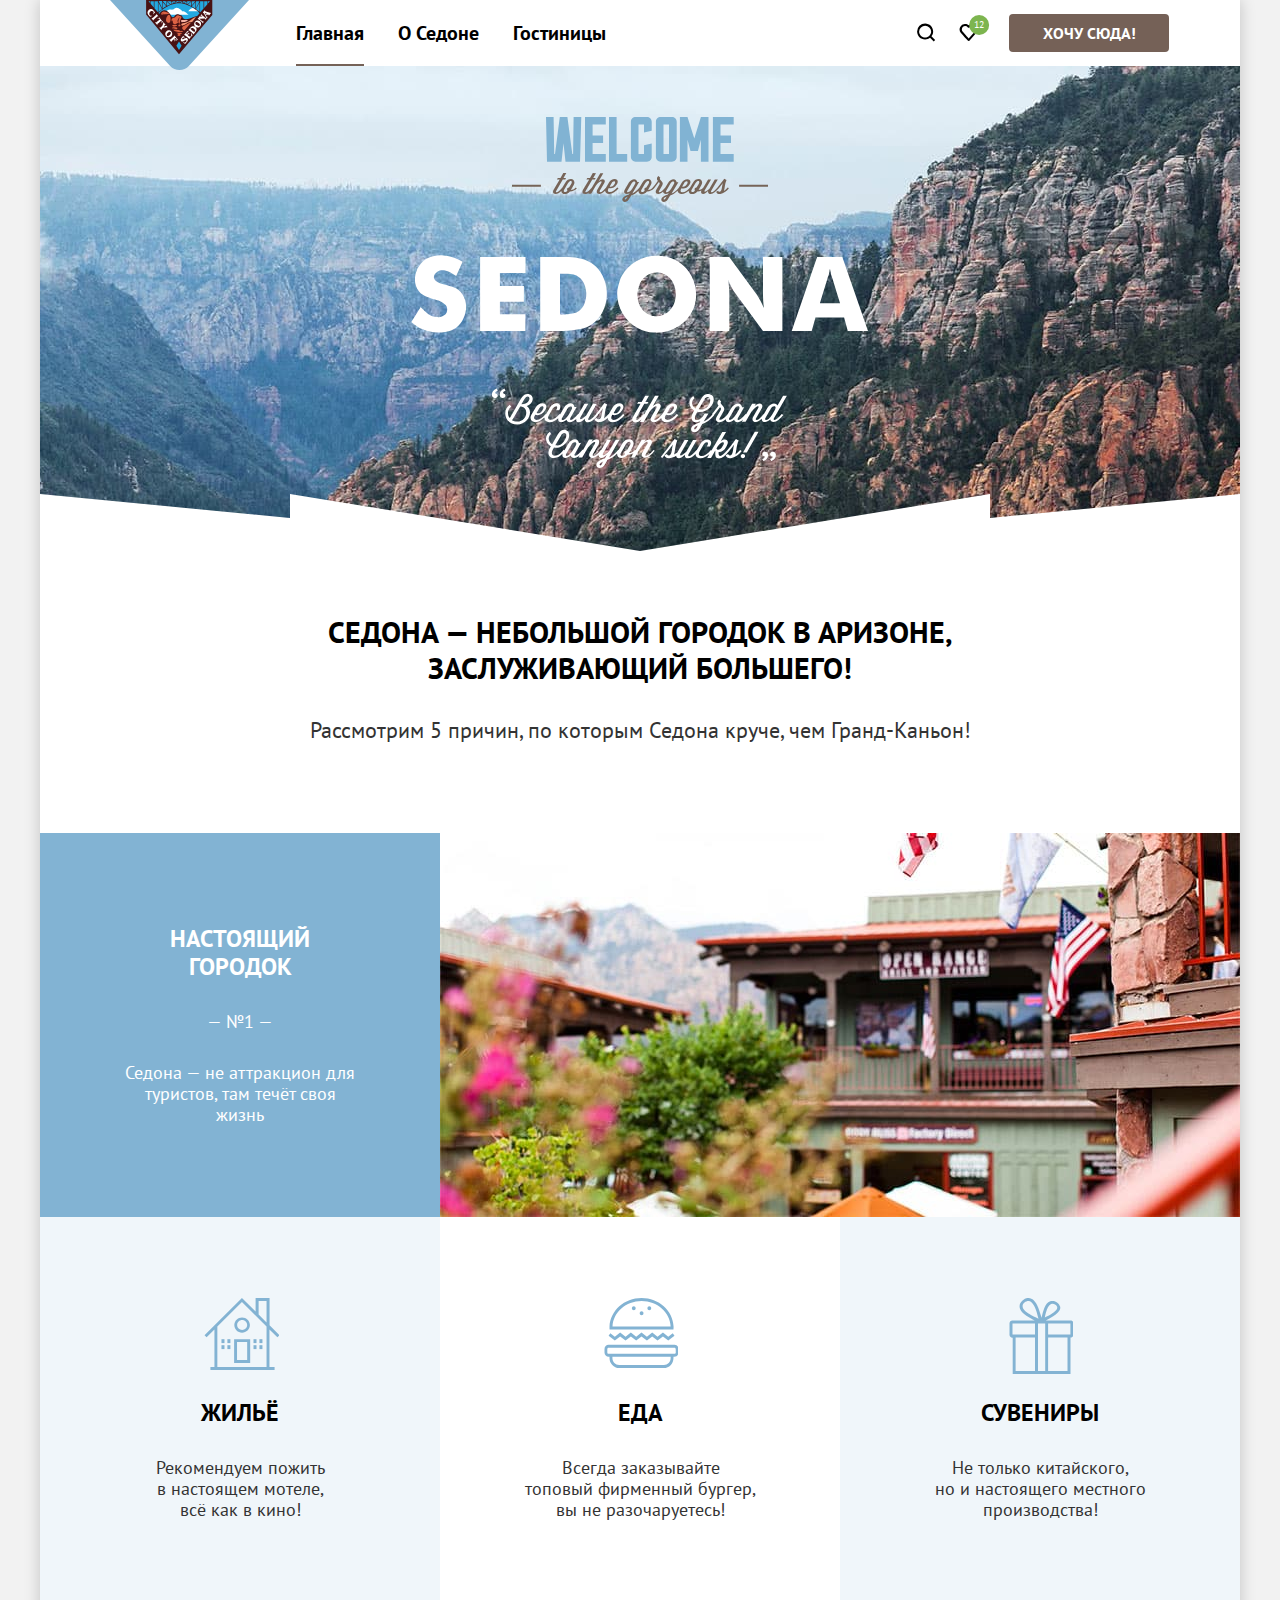
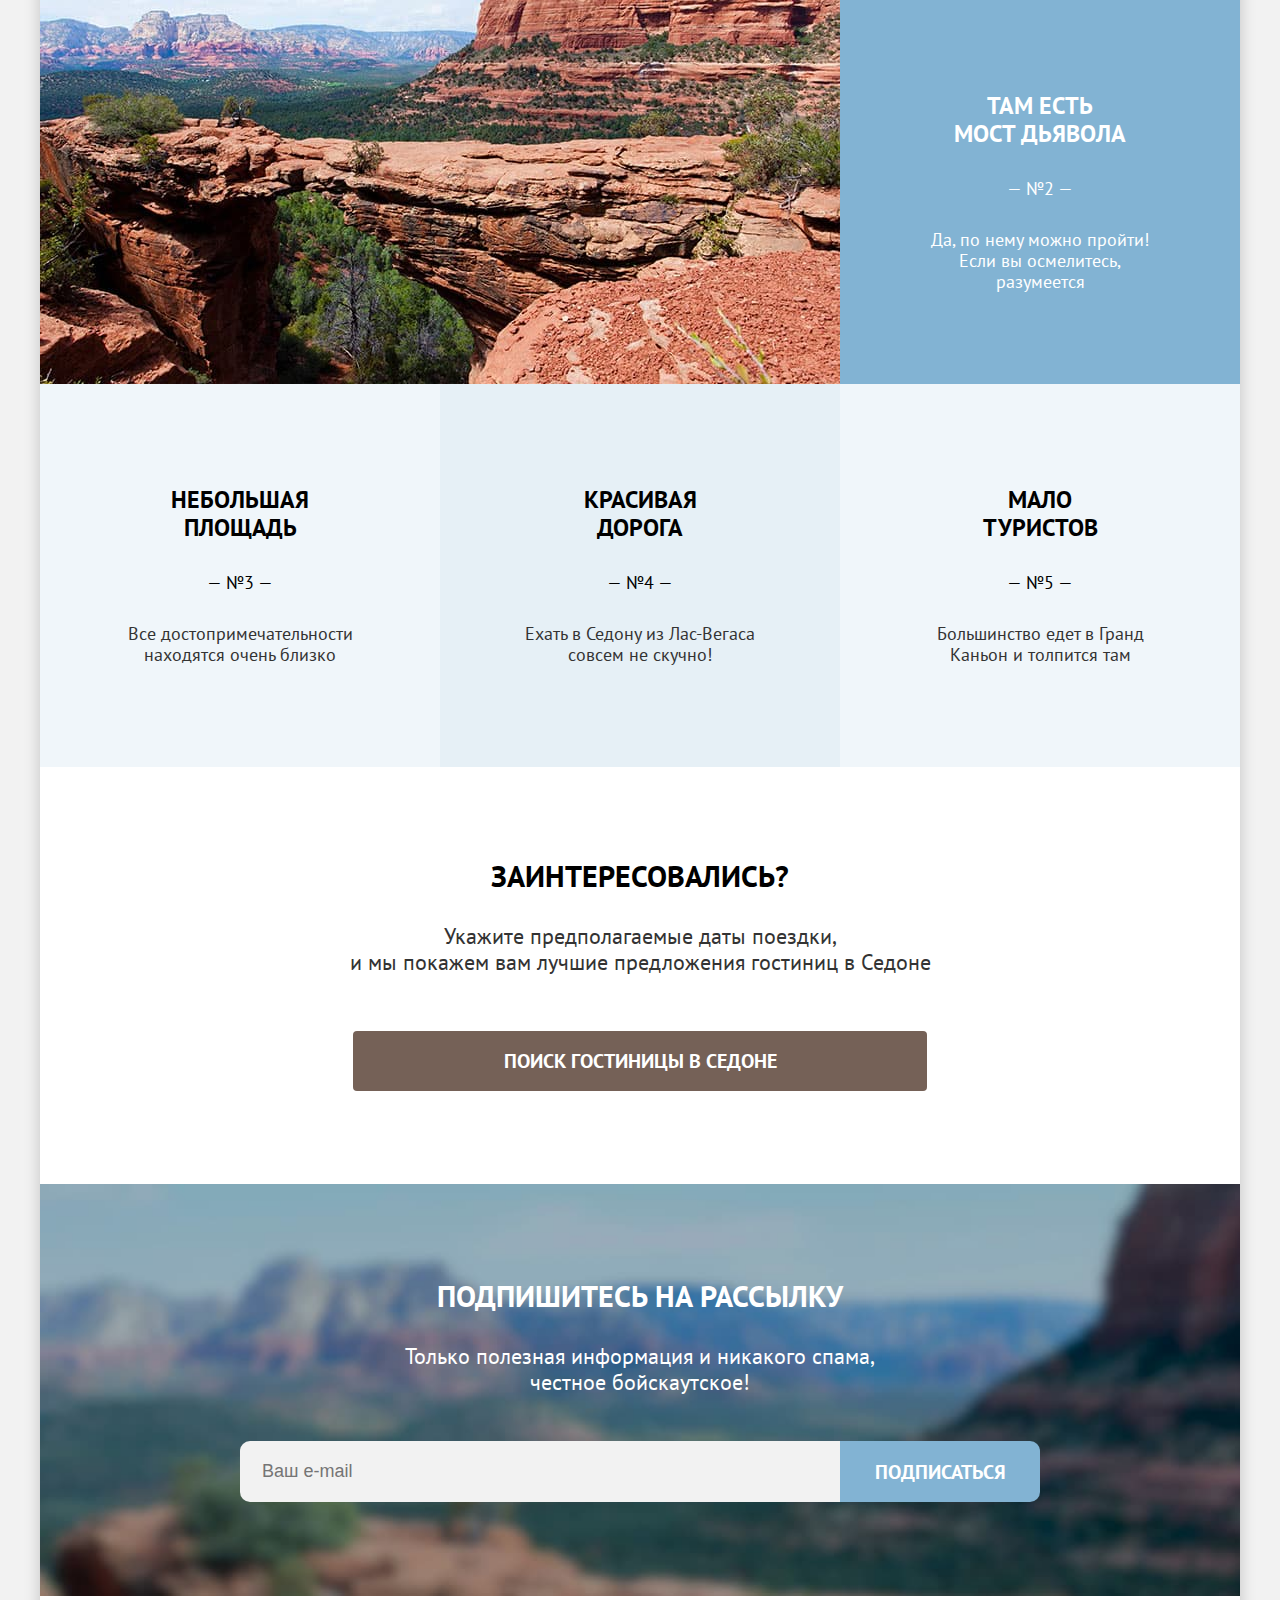
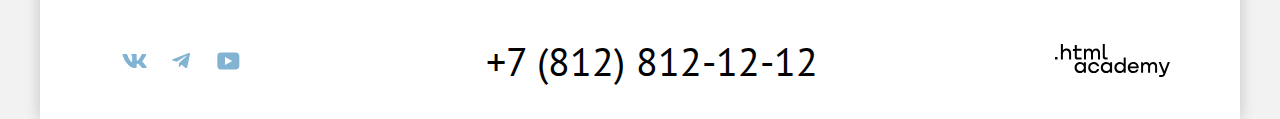
==== commit a66db26f: "Вносит правки" ====
--- a/index.html
+++ b/index.html
@@ -1,6 +1,5 @@
 <!DOCTYPE html>
 <html lang="ru">
-
   <head>
     <meta charset="utf-8">
     <title>HTML Academy: Седона</title>
@@ -9,7 +8,6 @@
     <link rel="icon" type="image/png" href="images/favicon.png">
   </head>
   <div class="body-container">
-
     <body>
       <header class="header">
         <nav class="page-navigation">
@@ -351,5 +349,4 @@
       </div>
     </body>
   </div>
-
 </html>
